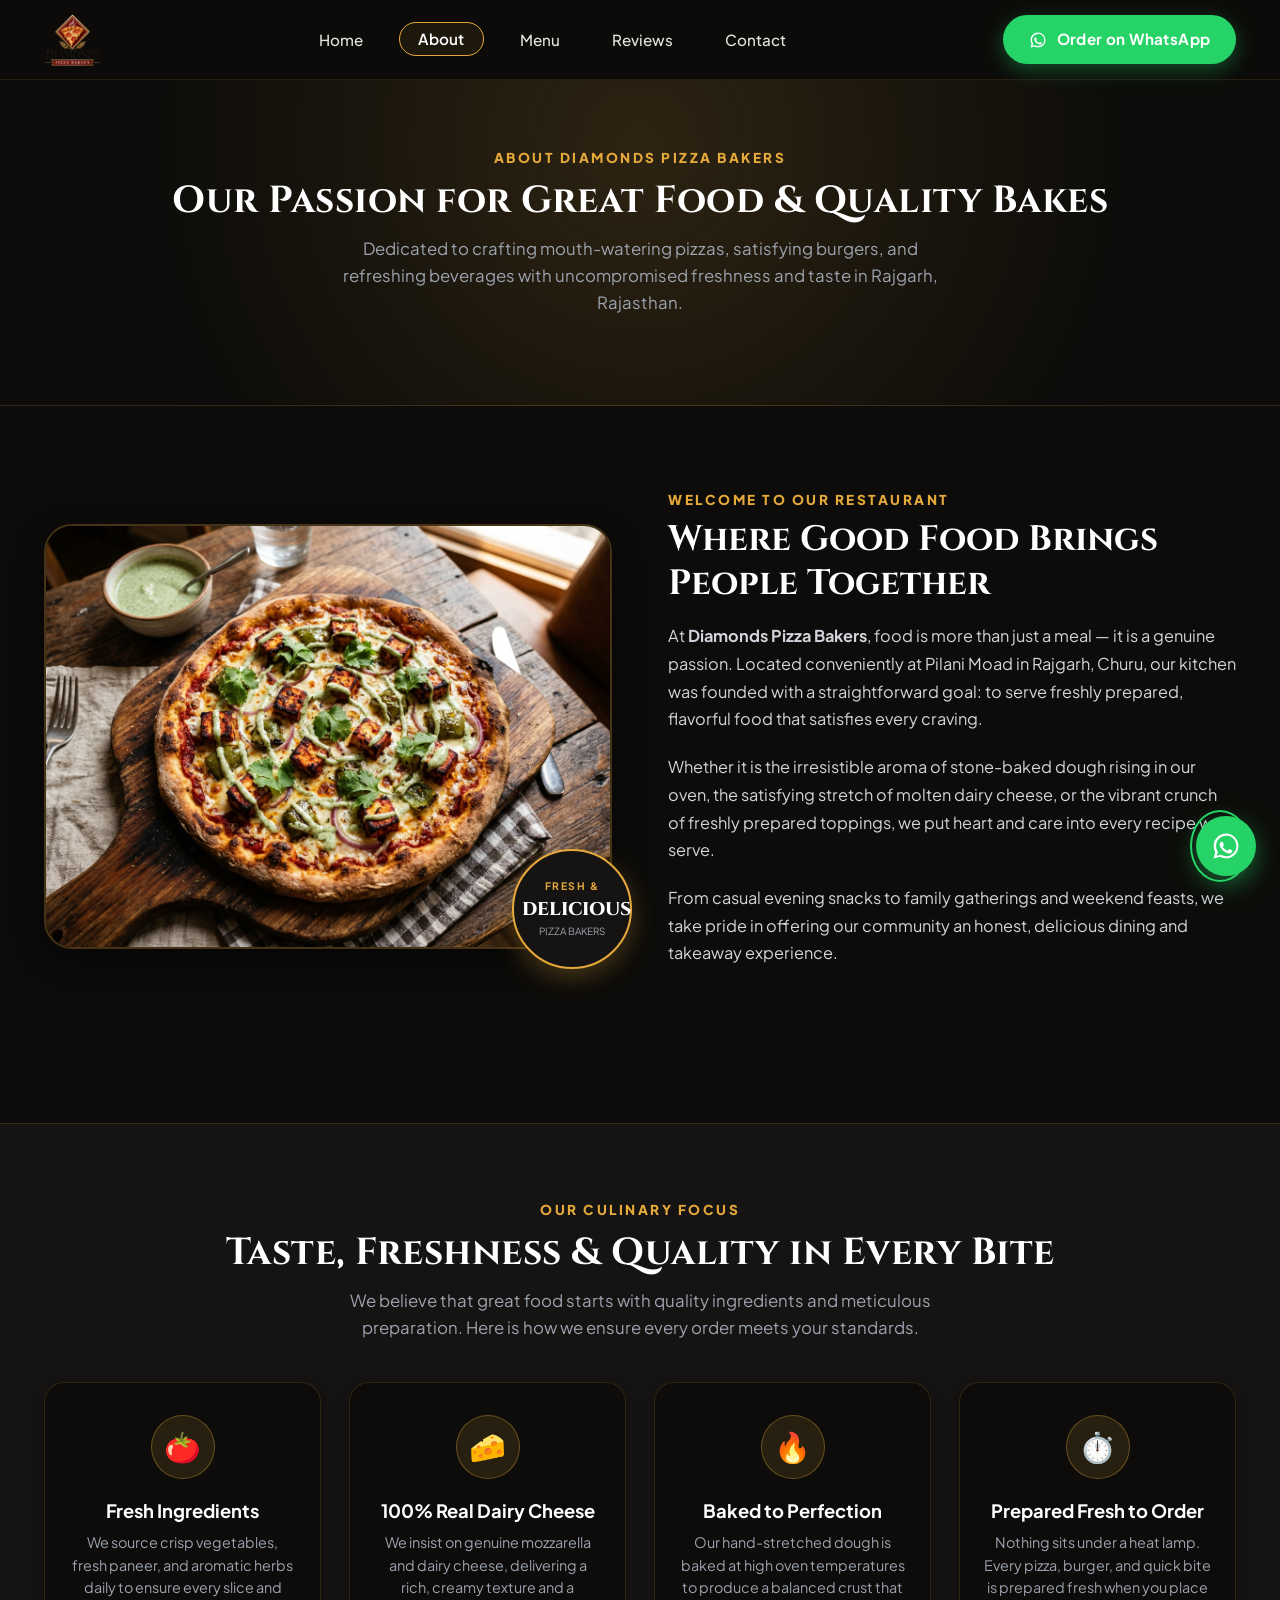
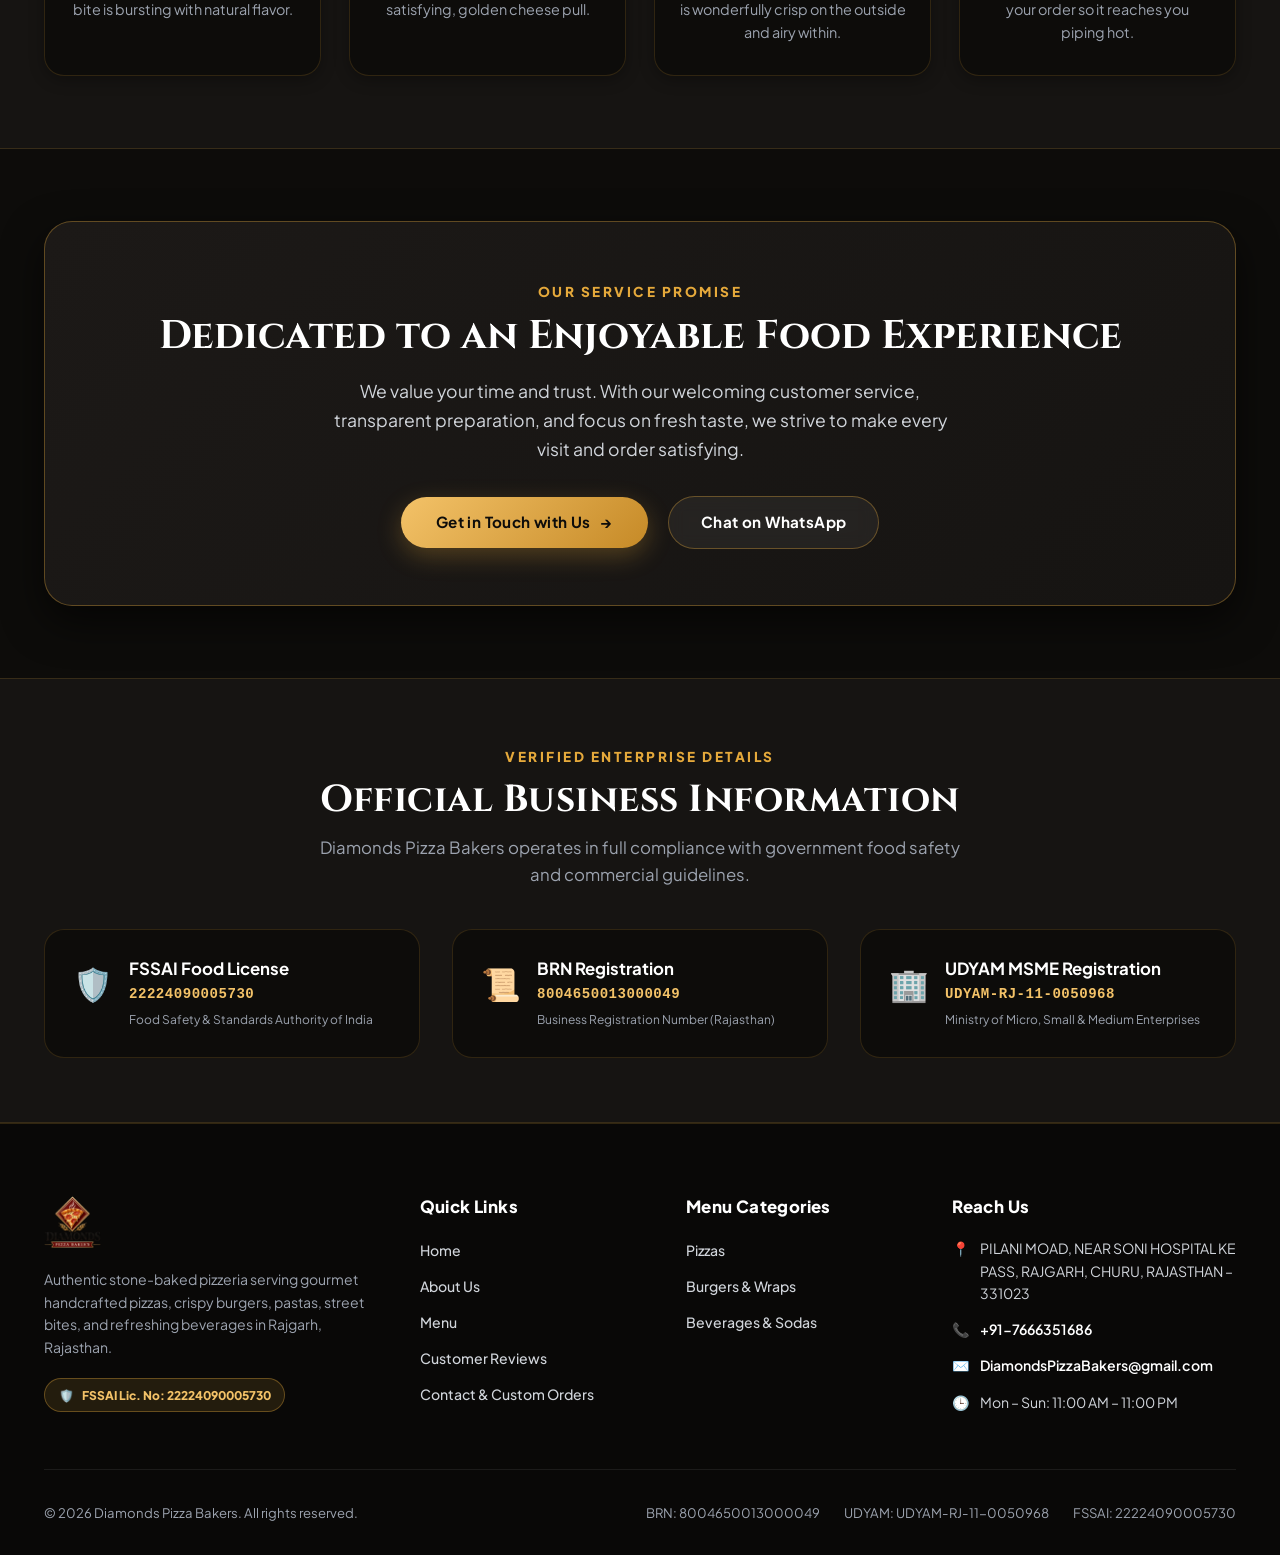
==== about.html @ da8d222d "done" ====
<!DOCTYPE html>
<html lang="en">
<head>
  <meta charset="UTF-8" />
  <meta name="viewport" content="width=device-width, initial-scale=1.0" />
  <title>About Us | Diamonds Pizza Bakers - Rajgarh, Churu</title>
  <meta name="description" content="Learn about Diamonds Pizza Bakers in Rajgarh, Churu. Discover our passion for delicious food, uncompromising focus on taste and quality, and our wide selection of pizzas, burgers, and beverages." />
  <link rel="icon" type="image/svg+xml" href="assets/logo/favicon.svg" />
  <link rel="stylesheet" href="css/style.css" />
</head>
<body>

  <!-- ==================== STICKY HEADER ==================== -->
  <header class="site-header" id="site-header">
    <div class="header-container">
      <a href="index.html" class="brand-logo" aria-label="Diamonds Pizza Bakers Home">
        <img src="assets/logo/logo.png" alt="Diamonds Pizza Bakers Logo" width="60" height="54" />
      </a>

      <!-- Desktop & Mobile Navigation Links -->
      <nav aria-label="Main Navigation">
        <ul class="nav-menu" id="nav-menu">
          <li><a href="index.html" class="nav-link">Home</a></li>
          <li><a href="about.html" class="nav-link active">About</a></li>
          <li><a href="menu.html" class="nav-link">Menu</a></li>
          <li><a href="index.html#reviews" class="nav-link">Reviews</a></li>
          <li><a href="contact.html" class="nav-link">Contact</a></li>
        </ul>
      </nav>

      <!-- Header Action Buttons -->
      <div class="header-actions">
        <a href="https://wa.me/917666351686?text=Hello%20Diamonds%20Pizza%20Bakers!%20I%20would%20like%20to%20place%20an%20order." 
           target="_blank" 
           rel="noopener noreferrer" 
           class="btn btn-whatsapp header-wa-btn" 
           aria-label="Order on WhatsApp">
          <svg viewBox="0 0 24 24" width="18" height="18" fill="currentColor">
            <path d="M12.04 2c-5.46 0-9.91 4.45-9.91 9.91 0 1.75.46 3.45 1.32 4.95L2.05 22l5.25-1.38c1.45.79 3.08 1.21 4.74 1.21 5.46 0 9.91-4.45 9.91-9.91 0-2.65-1.03-5.14-2.9-7.01A9.816 9.816 0 0012.04 2zm.01 1.67c4.54 0 8.24 3.7 8.24 8.24 0 2.2-.86 4.28-2.42 5.83a8.18 8.18 0 01-5.82 2.41c-1.42 0-2.82-.37-4.06-1.07l-.29-.16-3.02.79.81-2.95-.19-.3a8.19 8.19 0 01-1.25-4.38c0-4.54 3.7-8.24 8.24-8.24zm4.52 11.66c-.25-.13-1.47-.72-1.7-.81-.23-.08-.39-.13-.56.13-.17.25-.64.81-.79.97-.14.17-.29.19-.54.06-.25-.13-1.06-.39-2.02-1.24-.75-.67-1.25-1.49-1.4-1.74-.15-.25-.02-.39.11-.51.11-.11.25-.29.37-.43.13-.15.17-.25.25-.42.08-.17.04-.32-.02-.45-.06-.13-.56-1.35-.77-1.85-.2-.49-.41-.42-.56-.43h-.48c-.16 0-.43.06-.66.31-.23.25-.87.85-.87 2.08 0 1.22.89 2.41 1.02 2.58.13.17 1.76 2.68 4.26 3.76.6.26 1.06.41 1.42.53.6.19 1.15.16 1.58.1.48-.07 1.47-.6 1.68-1.18.21-.58.21-1.07.15-1.18-.06-.1-.22-.16-.47-.29z"/>
          </svg>
          <span>Order on WhatsApp</span>
        </a>

        <!-- Mobile Menu Toggle Button -->
        <button type="button" class="mobile-nav-toggle" aria-label="Toggle navigation menu" aria-expanded="false">
          <span></span>
          <span></span>
          <span></span>
        </button>
      </div>
    </div>
  </header>

  <!-- Mobile Drawer Overlay -->
  <div class="nav-overlay" id="nav-overlay"></div>

  <main id="main-content">
    <!-- ==================== HERO SECTION ==================== -->
    <section class="page-hero">
      <div class="container">
        <span class="section-eyebrow">ABOUT DIAMONDS PIZZA BAKERS</span>
        <h1 class="section-title">Our Passion for Great Food & Quality Bakes</h1>
        <p class="section-subtitle">
          Dedicated to crafting mouth-watering pizzas, satisfying burgers, and refreshing beverages with uncompromised freshness and taste in Rajgarh, Rajasthan.
        </p>
      </div>
    </section>

    <!-- ==================== SECTION 1: RESTAURANT INTRODUCTION ==================== -->
    <section style="padding: 5rem 0 3.5rem;">
      <div class="container">
        <div class="about-intro-grid">
          <!-- Left: Professional Photography Collage -->
          <div class="about-image-collage">
            <img src="assets/images/menu/paneer-tikka-pizza.jpg" alt="Freshly baked artisan pizza at Diamonds Pizza Bakers" class="about-img-main" />
            <div class="about-badge-stamp">
              <span class="stamp-text-1">FRESH &</span>
              <span class="stamp-text-2">DELICIOUS</span>
              <span class="stamp-text-3">PIZZA BAKERS</span>
            </div>
          </div>

          <!-- Right: Introduction & Passion -->
          <div class="about-content-box">
            <span class="section-eyebrow">WELCOME TO OUR RESTAURANT</span>
            <h2>Where Good Food Brings People Together</h2>
            <p>
              At <strong>Diamonds Pizza Bakers</strong>, food is more than just a meal — it is a genuine passion. Located conveniently at Pilani Moad in Rajgarh, Churu, our kitchen was founded with a straightforward goal: to serve freshly prepared, flavorful food that satisfies every craving.
            </p>
            <p>
              Whether it is the irresistible aroma of stone-baked dough rising in our oven, the satisfying stretch of molten dairy cheese, or the vibrant crunch of freshly prepared toppings, we put heart and care into every recipe we serve.
            </p>
            <p>
              From casual evening snacks to family gatherings and weekend feasts, we take pride in offering our community an honest, delicious dining and takeaway experience.
            </p>
          </div>
        </div>
      </div>
    </section>

    <!-- ==================== SECTION 2: FOCUS ON QUALITY & FRESHNESS ==================== -->
    <section class="why-choose-section" style="padding: 4.5rem 0;">
      <div class="container">
        <div class="text-center">
          <span class="section-eyebrow">OUR CULINARY FOCUS</span>
          <h2 class="section-title">Taste, Freshness & Quality in Every Bite</h2>
          <p class="section-subtitle">
            We believe that great food starts with quality ingredients and meticulous preparation. Here is how we ensure every order meets your standards.
          </p>
        </div>

        <div class="features-grid">
          <div class="feature-box">
            <div class="feature-icon-wrap">🍅</div>
            <h3 class="feature-title">Fresh Ingredients</h3>
            <p class="feature-desc">
              We source crisp vegetables, fresh paneer, and aromatic herbs daily to ensure every slice and bite is bursting with natural flavor.
            </p>
          </div>

          <div class="feature-box">
            <div class="feature-icon-wrap">🧀</div>
            <h3 class="feature-title">100% Real Dairy Cheese</h3>
            <p class="feature-desc">
              We insist on genuine mozzarella and dairy cheese, delivering a rich, creamy texture and a satisfying, golden cheese pull.
            </p>
          </div>

          <div class="feature-box">
            <div class="feature-icon-wrap">🔥</div>
            <h3 class="feature-title">Baked to Perfection</h3>
            <p class="feature-desc">
              Our hand-stretched dough is baked at high oven temperatures to produce a balanced crust that is wonderfully crisp on the outside and airy within.
            </p>
          </div>

          <div class="feature-box">
            <div class="feature-icon-wrap">⏱️</div>
            <h3 class="feature-title">Prepared Fresh to Order</h3>
            <p class="feature-desc">
              Nothing sits under a heat lamp. Every pizza, burger, and quick bite is prepared fresh when you place your order so it reaches you piping hot.
            </p>
          </div>
        </div>
      </div>
    </section>

    <!-- ==================== SECTION 3: COMMITMENT TO CUSTOMER EXPERIENCE ==================== -->
    <section class="cta-section" style="padding: 4.5rem 0;">
      <div class="container">
        <div class="cta-card">
          <span class="section-eyebrow">OUR SERVICE PROMISE</span>
          <h2 class="cta-title">Dedicated to an Enjoyable Food Experience</h2>
          <p class="cta-subtitle">
            We value your time and trust. With our welcoming customer service, transparent preparation, and focus on fresh taste, we strive to make every visit and order satisfying.
          </p>
          <div class="cta-actions">
            <a href="contact.html" class="btn btn-primary" style="padding: 0.85rem 2.2rem;">
              <span>Get in Touch with Us</span>
              <span>→</span>
            </a>
            <a href="https://wa.me/917666351686?text=Hello%20Diamonds%20Pizza%20Bakers!%20I%20would%20like%20to%20know%20more%20about%20your%20food%20and%20service."
              target="_blank" rel="noopener noreferrer" class="btn btn-secondary" style="padding: 0.85rem 2rem;">
              <span>Chat on WhatsApp</span>
            </a>
          </div>
        </div>
      </div>
    </section>

    <!-- ==================== SECTION 5: OFFICIAL BUSINESS CREDENTIALS ==================== -->
    <section class="credentials-section" style="margin-bottom: 0;">
      <div class="container">
        <div class="text-center" style="margin-bottom: 2.5rem;">
          <span class="section-eyebrow">VERIFIED ENTERPRISE DETAILS</span>
          <h2 class="section-title">Official Business Information</h2>
          <p class="section-subtitle">Diamonds Pizza Bakers operates in full compliance with government food safety and commercial guidelines.</p>
        </div>

        <div class="credentials-grid">
          <!-- Credential 1: FSSAI -->
          <div class="credential-card">
            <div class="cred-icon">🛡️</div>
            <div class="cred-info">
              <h4>FSSAI Food License</h4>
              <p>22224090005730</p>
              <span>Food Safety & Standards Authority of India</span>
            </div>
          </div>

          <!-- Credential 2: BRN -->
          <div class="credential-card">
            <div class="cred-icon">📜</div>
            <div class="cred-info">
              <h4>BRN Registration</h4>
              <p>8004650013000049</p>
              <span>Business Registration Number (Rajasthan)</span>
            </div>
          </div>

          <!-- Credential 3: UDYAM -->
          <div class="credential-card">
            <div class="cred-icon">🏢</div>
            <div class="cred-info">
              <h4>UDYAM MSME Registration</h4>
              <p>UDYAM-RJ-11-0050968</p>
              <span>Ministry of Micro, Small & Medium Enterprises</span>
            </div>
          </div>
        </div>
      </div>
    </section>
  </main>

  <!-- ==================== FOOTER ==================== -->
  <footer class="site-footer">
    <div class="container">
      <div class="footer-grid">
        <!-- Col 1: Brand Info -->
        <div class="footer-brand">
          <div class="footer-logo-wrap">
            <img src="assets/logo/logo.png" alt="Diamonds Pizza Bakers" width="72" height="64" />
          </div>
          <p class="footer-bio">
            Authentic stone-baked pizzeria serving gourmet handcrafted pizzas, crispy burgers, pastas, street bites, and refreshing beverages in Rajgarh, Rajasthan.
          </p>
          <div class="footer-fssai-pill">
            <span>🛡️</span>
            <span>FSSAI Lic. No: 22224090005730</span>
          </div>
        </div>

        <!-- Col 2: Navigation Links -->
        <div>
          <h4 class="footer-title">Quick Links</h4>
          <ul class="footer-links">
            <li><a href="index.html">Home</a></li>
            <li><a href="about.html">About Us</a></li>
            <li><a href="menu.html">Menu</a></li>
            <li><a href="index.html#reviews">Customer Reviews</a></li>
            <li><a href="contact.html">Contact & Custom Orders</a></li>
          </ul>
        </div>

        <!-- Col 3: Popular Menu Categories -->
        <div>
          <h4 class="footer-title">Menu Categories</h4>
          <ul class="footer-links">
            <li><a href="menu.html?category=pizza">Pizzas</a></li>
            <li><a href="menu.html?category=burgers">Burgers & Wraps</a></li>
            <li><a href="menu.html?category=beverages">Beverages & Sodas</a></li>
          </ul>
        </div>

        <!-- Col 4: Official Contact Information -->
        <div>
          <h4 class="footer-title">Reach Us</h4>
          <ul class="footer-contact-list">
            <li>
              <span>📍</span>
              <span>PILANI MOAD, NEAR SONI HOSPITAL KE PASS, RAJGARH, CHURU, RAJASTHAN – 331023</span>
            </li>
            <li>
              <span>📞</span>
              <a href="tel:+917666351686">+91-7666351686</a>
            </li>
            <li>
              <span>✉️</span>
              <a href="mailto:DiamondsPizzaBakers@gmail.com">DiamondsPizzaBakers@gmail.com</a>
            </li>
            <li>
              <span>🕒</span>
              <span>Mon – Sun: 11:00 AM – 11:00 PM</span>
            </li>
          </ul>
        </div>
      </div>

      <!-- Bottom Bar: Registrations & Copyright -->
      <div class="footer-bottom">
        <p>&copy; 2026 Diamonds Pizza Bakers. All rights reserved.</p>
        <div class="footer-reg-details">
          <span>BRN: 8004650013000049</span>
          <span>UDYAM: UDYAM-RJ-11-0050968</span>
          <span>FSSAI: 22224090005730</span>
        </div>
      </div>
    </div>
  </footer>

  <!-- Floating WhatsApp Quick Button -->
  <a href="https://wa.me/917666351686?text=Hello%20Diamonds%20Pizza%20Bakers!%20I%20would%20like%20to%20place%20an%20order." 
     target="_blank" 
     rel="noopener noreferrer" 
     class="floating-wa-btn" 
     aria-label="Chat and Order on WhatsApp">
    <div class="pulse-ring"></div>
    <svg viewBox="0 0 24 24" width="30" height="30" fill="currentColor">
      <path d="M12.04 2c-5.46 0-9.91 4.45-9.91 9.91 0 1.75.46 3.45 1.32 4.95L2.05 22l5.25-1.38c1.45.79 3.08 1.21 4.74 1.21 5.46 0 9.91-4.45 9.91-9.91 0-2.65-1.03-5.14-2.9-7.01A9.816 9.816 0 0012.04 2zm.01 1.67c4.54 0 8.24 3.7 8.24 8.24 0 2.2-.86 4.28-2.42 5.83a8.18 8.18 0 01-5.82 2.41c-1.42 0-2.82-.37-4.06-1.07l-.29-.16-3.02.79.81-2.95-.19-.3a8.19 8.19 0 01-1.25-4.38c0-4.54 3.7-8.24 8.24-8.24zm4.52 11.66c-.25-.13-1.47-.72-1.7-.81-.23-.08-.39-.13-.56.13-.17.25-.64.81-.79.97-.14.17-.29.19-.54.06-.25-.13-1.06-.39-2.02-1.24-.75-.67-1.25-1.49-1.4-1.74-.15-.25-.02-.39.11-.51.11-.11.25-.29.37-.43.13-.15.17-.25.25-.42.08-.17.04-.32-.02-.45-.06-.13-.56-1.35-.77-1.85-.2-.49-.41-.42-.56-.43h-.48c-.16 0-.43.06-.66.31-.23.25-.87.85-.87 2.08 0 1.22.89 2.41 1.02 2.58.13.17 1.76 2.68 4.26 3.76.6.26 1.06.41 1.42.53.6.19 1.15.16 1.58.1.48-.07 1.47-.6 1.68-1.18.21-.58.21-1.07.15-1.18-.06-.1-.22-.16-.47-.29z"/>
    </svg>
  </a>

  <!-- JavaScript Scripts -->
  <script src="js/menu-data.js"></script>
  <script src="js/whatsapp.js"></script>
  <script src="js/main.js"></script>
</body>
</html>
---- css/style.css ----
/* ==========================================================================
   DIAMONDS PIZZA BAKERS - DESIGN SYSTEM & MASTER STYLESHEET
   Brand Identity: Authentic Wood-Fired & Stone-Baked Artisan Pizzeria
   Theme: Rich Dark Artisan Aesthetic (Exact Match to Reference Mockup)
   Palette: Deep Oven Charcoal, Rustic Stone, Mozzarella Gold, Crisp White
   ========================================================================== */

@import url('https://fonts.googleapis.com/css2?family=Cinzel:wght@600;700;800;900&family=Plus+Jakarta+Sans:wght@400;500;600;700;800&family=Playfair+Display:ital,wght@0,600;0,700;0,800;1,600;1,700;1,800&display=swap');

:root {
  color-scheme: dark;

  /* Brand Primary Colors (Mozzarella Gold & Stone Oven Flame) */
  --color-primary: #E5A93B;        /* Mozzarella Gold */
  --color-primary-light: #F3C268;
  --color-primary-dark: #C68A27;
  --color-primary-glow: rgba(229, 169, 59, 0.35);
  --color-secondary: #E11D48;      /* Ripe Tomato Crimson */
  --color-secondary-dark: #BE123C;

  /* WhatsApp Official Brand */
  --color-whatsapp: #25D366;
  --color-whatsapp-hover: #1EBE5D;
  --color-whatsapp-dark: #075E54;

  /* Rich Dark Artisan Surfaces */
  --bg-dark: #0D0C0A;              /* Deep Rustic Oven Charcoal */
  --bg-surface: #161412;           /* Dark Slate Stone Card */
  --bg-surface-elevated: #201D19;  /* Warm Elevated Charcoal Card */
  --bg-surface-glass: rgba(13, 12, 10, 0.85);

  /* Warm Accent Surfaces */
  --bg-warm-light: #12100E;
  --bg-warm-card: #181512;
  --text-dark: #FFFFFF;
  --text-dark-muted: #9CA3AF;

  /* Text Colors (Crisp Contrast on Dark Stone Surfaces) */
  --text-primary: #FFFFFF;         /* Crisp White */
  --text-secondary: #D1D5DB;       /* Soft Stone Grey */
  --text-muted: #9CA3AF;           /* Subdued Stone Grey */

  /* Borders & Dividers */
  --border-subtle: rgba(229, 169, 59, 0.16);
  --border-gold: #E5A93B;
  --border-gold-active: #F3C268;

  /* Shadows & Ambient Glows */
  --shadow-sm: 0 2px 4px rgba(0, 0, 0, 0.3);
  --shadow-md: 0 4px 14px rgba(0, 0, 0, 0.45);
  --shadow-lg: 0 10px 30px rgba(0, 0, 0, 0.6);
  --shadow-gold: 0 8px 25px rgba(229, 169, 59, 0.28);
  --shadow-wa: 0 6px 20px rgba(37, 211, 102, 0.35);
  --shadow-soft: 0 8px 24px rgba(0, 0, 0, 0.45);
  --shadow-card: 0 8px 24px -4px rgba(0, 0, 0, 0.5);

  /* Typography */
  --font-heading: 'Cinzel', 'Playfair Display', Georgia, serif;
  --font-serif: 'Playfair Display', Georgia, serif;
  --font-body: 'Plus Jakarta Sans', -apple-system, BlinkMacSystemFont, 'Segoe UI', Roboto, sans-serif;

  /* Border Radii */
  --radius-sm: 8px;
  --radius-md: 14px;
  --radius-lg: 20px;
  --radius-xl: 28px;
  --radius-full: 9999px;

  /* Transitions */
  --transition-fast: 0.18s ease;
  --transition-normal: 0.3s cubic-bezier(0.16, 1, 0.3, 1);
}

/* ==========================================================================
   RESET & BASE STYLES
   ========================================================================== */

*, *::before, *::after {
  box-sizing: border-box;
  margin: 0;
  padding: 0;
}

html {
  scroll-behavior: smooth;
  font-size: 16px;
  -webkit-font-smoothing: antialiased;
  -moz-osx-font-smoothing: grayscale;
}

body {
  font-family: var(--font-body);
  background-color: var(--bg-dark);
  color: var(--text-primary);
  line-height: 1.6;
  overflow-x: hidden;
  min-height: 100vh;
  display: flex;
  flex-direction: column;
}

body.menu-open {
  overflow: hidden;
}

img {
  max-width: 100%;
  height: auto;
  display: block;
}

a {
  color: inherit;
  text-decoration: none;
  transition: color var(--transition-fast);
}

button {
  font-family: inherit;
  cursor: pointer;
  border: none;
  background: none;
  transition: all var(--transition-fast);
}

input, textarea, select {
  font-family: inherit;
  color: inherit;
}

.container {
  width: 100%;
  max-width: 1240px;
  margin: 0 auto;
  padding: 0 1.5rem;
}

.container-narrow {
  max-width: 860px;
}

/* ==========================================================================
   TYPOGRAPHY
   ========================================================================== */

h1, h2, h3, h4, h5, h6 {
  font-family: var(--font-heading);
  font-weight: 700;
  line-height: 1.25;
  color: var(--text-primary);
}

.section-eyebrow {
  display: inline-block;
  font-size: 0.85rem;
  font-weight: 800;
  text-transform: uppercase;
  letter-spacing: 2.5px;
  color: var(--color-primary);
  margin-bottom: 0.5rem;
}

.section-title {
  font-size: 2.35rem;
  letter-spacing: 0.5px;
  margin-bottom: 0.75rem;
  color: var(--text-primary);
}

.section-subtitle {
  font-size: 1.05rem;
  color: var(--text-muted);
  max-width: 640px;
  margin: 0 auto 2.5rem;
  line-height: 1.6;
}

.text-center {
  text-align: center;
}

/* ==========================================================================
   BUTTONS
   ========================================================================== */

.btn {
  display: inline-flex;
  align-items: center;
  justify-content: center;
  gap: 0.6rem;
  padding: 0.75rem 1.6rem;
  border-radius: var(--radius-full);
  font-size: 0.95rem;
  font-weight: 700;
  letter-spacing: 0.4px;
  text-decoration: none;
  transition: transform var(--transition-fast), box-shadow var(--transition-fast), background var(--transition-fast), border-color var(--transition-fast);
  white-space: nowrap;
}

.btn:active {
  transform: scale(0.97);
}

.btn-primary {
  background: linear-gradient(135deg, var(--color-primary-light), var(--color-primary-dark));
  color: #0D0C0A;
  box-shadow: var(--shadow-gold);
}

.btn-primary:hover {
  background: linear-gradient(135deg, #FDE68A, var(--color-primary));
  box-shadow: 0 10px 30px rgba(229, 169, 59, 0.45);
  transform: translateY(-2px);
}

.btn-secondary {
  background: rgba(255, 255, 255, 0.06);
  color: #FFFFFF;
  border: 1px solid rgba(229, 169, 59, 0.35);
  backdrop-filter: blur(8px);
}

.btn-secondary:hover {
  background: rgba(229, 169, 59, 0.15);
  border-color: var(--color-primary);
  color: var(--color-primary-light);
  transform: translateY(-2px);
}

.btn-whatsapp {
  background: var(--color-whatsapp);
  color: #FFFFFF;
  box-shadow: var(--shadow-wa);
}

.btn-whatsapp:hover {
  background: var(--color-whatsapp-hover);
  box-shadow: 0 8px 25px rgba(37, 211, 102, 0.45);
  transform: translateY(-2px);
}

.btn-whatsapp-order {
  width: 100%;
  padding: 0.8rem 1.2rem;
  border-radius: var(--radius-md);
  background: var(--color-whatsapp);
  color: #FFFFFF;
  font-weight: 700;
  display: flex;
  align-items: center;
  justify-content: center;
  gap: 0.5rem;
  box-shadow: var(--shadow-wa);
  transition: all var(--transition-fast);
}

.btn-whatsapp-order:hover {
  background: var(--color-whatsapp-hover);
  transform: translateY(-2px);
  box-shadow: 0 8px 24px rgba(37, 211, 102, 0.45);
}

.btn-sm {
  padding: 0.55rem 1.1rem;
  font-size: 0.85rem;
}

/* ==========================================================================
   HEADER & NAVIGATION (MATCHING REFERENCE MOCKUP)
   ========================================================================== */

.site-header {
  position: sticky;
  top: 0;
  left: 0;
  right: 0;
  z-index: 1000;
  background: rgba(13, 12, 10, 0.82);
  backdrop-filter: blur(16px);
  -webkit-backdrop-filter: blur(16px);
  border-bottom: 1px solid rgba(229, 169, 59, 0.12);
  transition: background var(--transition-fast), border-color var(--transition-fast), box-shadow var(--transition-fast);
}

.site-header.header-scrolled {
  background: rgba(13, 12, 10, 0.96);
  border-bottom: 1px solid rgba(229, 169, 59, 0.25);
  box-shadow: 0 8px 24px rgba(0, 0, 0, 0.65);
}

.header-container {
  display: flex;
  align-items: center;
  justify-content: space-between;
  padding: 0.85rem 1.5rem;
  max-width: 1240px;
  margin: 0 auto;
}

.brand-logo {
  display: flex;
  align-items: center;
  text-decoration: none;
  flex-shrink: 0;
}

.brand-logo img {
  max-height: 52px;
  width: auto;
  object-fit: contain;
  display: block;
}

.nav-menu {
  display: flex;
  align-items: center;
  gap: 1.25rem;
  list-style: none;
}

.nav-link {
  font-size: 0.95rem;
  font-weight: 500;
  color: #E5E5E0;
  padding: 0.45rem 1rem;
  border-radius: var(--radius-full);
  transition: all var(--transition-fast);
  text-decoration: none;
}

.nav-link:hover {
  color: var(--color-primary);
}

/* Active Nav Pill (Exact match to reference mockup "Home" button) */
.nav-link.active {
  border: 1px solid var(--color-primary);
  border-radius: var(--radius-full);
  padding: 0.4rem 1.15rem;
  color: #FFFFFF;
  background: rgba(229, 169, 59, 0.08);
  font-weight: 600;
}

.header-actions {
  display: flex;
  align-items: center;
  gap: 1rem;
}

/* Right Header CTA Button (Exact match to reference mockup emerald outline) */
.header-wa-pill {
  display: inline-flex;
  align-items: center;
  gap: 0.55rem;
  font-size: 0.88rem;
  font-weight: 600;
  color: #FFFFFF;
  padding: 0.5rem 1.25rem;
  border: 1px solid #25D366;
  background: rgba(7, 94, 84, 0.28);
  border-radius: var(--radius-full);
  transition: all var(--transition-fast);
  text-decoration: none;
}

.header-wa-pill:hover {
  background: #25D366;
  color: #0D0C0A;
  box-shadow: 0 4px 18px rgba(37, 211, 102, 0.4);
}

.header-wa-pill svg {
  color: #25D366;
  transition: color var(--transition-fast);
}

.header-wa-pill:hover svg {
  color: #0D0C0A;
}

/* Mobile Nav Toggle */
.mobile-nav-toggle {
  display: none;
  flex-direction: column;
  justify-content: space-between;
  width: 28px;
  height: 20px;
  background: transparent;
  border: none;
  cursor: pointer;
  z-index: 1001;
}

.mobile-nav-toggle span {
  display: block;
  height: 2.5px;
  width: 100%;
  background: var(--text-primary);
  border-radius: 2px;
  transition: all var(--transition-normal);
}

.mobile-nav-toggle.active span:nth-child(1) {
  transform: translateY(8.5px) rotate(45deg);
}

.mobile-nav-toggle.active span:nth-child(2) {
  opacity: 0;
}

.mobile-nav-toggle.active span:nth-child(3) {
  transform: translateY(-8.5px) rotate(-45deg);
}

.nav-overlay {
  display: none;
  position: fixed;
  inset: 0;
  background: rgba(0, 0, 0, 0.75);
  backdrop-filter: blur(4px);
  z-index: 998;
  opacity: 0;
  transition: opacity var(--transition-normal);
}

.nav-overlay.active {
  display: block;
  opacity: 1;
}

/* ==========================================================================
   HOMEPAGE: HERO SECTION (EXACT MATCH TO REFERENCE MOCKUP)
   ========================================================================== */

.hero-section {
  position: relative;
  min-height: 86vh;
  display: flex;
  flex-direction: column;
  justify-content: space-between;
  padding: 3.5rem 0 2rem;
  background-color: #0D0C0A;
  background-image: 
    linear-gradient(to right, 
      rgba(13, 12, 10, 0.96) 0%, 
      rgba(13, 12, 10, 0.90) 38%, 
      rgba(13, 12, 10, 0.45) 58%, 
      rgba(13, 12, 10, 0.1) 78%, 
      transparent 100%),
    linear-gradient(to top, 
      rgba(13, 12, 10, 0.95) 0%, 
      transparent 20%),
    url('../assets/images/hero/hero-artisan-oven.jpg');
  background-size: cover;
  background-position: center right;
  background-repeat: no-repeat;
  overflow: hidden;
}

.hero-main-wrap {
  position: relative;
  z-index: 2;
  max-width: 620px;
  padding-top: 1.5rem;
}

/* Eyebrow Line & Text (Exact reference match) */
.hero-eyebrow-wrap {
  display: flex;
  align-items: center;
  gap: 1.1rem;
  margin-bottom: 1.35rem;
}

.hero-eyebrow-text {
  font-size: 0.78rem;
  font-weight: 800;
  text-transform: uppercase;
  letter-spacing: 2.8px;
  color: #D4A359;
  white-space: nowrap;
}

.hero-eyebrow-line {
  height: 1px;
  background: linear-gradient(to right, rgba(212, 163, 89, 0.6), rgba(212, 163, 89, 0));
  flex-grow: 1;
  max-width: 220px;
}

/* Headline with Italic Gold Accent */
.hero-title {
  font-family: var(--font-serif);
  font-size: 4rem;
  font-weight: 700;
  line-height: 1.12;
  color: #FFFFFF;
  margin-bottom: 1.35rem;
  letter-spacing: -0.5px;
}

.hero-title-italic {
  font-family: var(--font-serif);
  font-style: italic;
  font-weight: 700;
  color: #E5A93B;
  display: inline-block;
}

.hero-description {
  font-size: 1.12rem;
  line-height: 1.68;
  color: #D1D5DB;
  max-width: 500px;
  margin-bottom: 2.25rem;
}

/* Hero Action Buttons (Exact reference match) */
.hero-actions {
  display: flex;
  align-items: center;
  flex-wrap: wrap;
  gap: 1.1rem;
  margin-bottom: 2.5rem;
}

.btn-hero-gold {
  display: inline-flex;
  align-items: center;
  gap: 0.65rem;
  background: #E5A93B;
  color: #161412;
  font-weight: 700;
  border-radius: var(--radius-full);
  padding: 0.85rem 1.9rem;
  font-size: 0.98rem;
  box-shadow: 0 4px 20px rgba(229, 169, 59, 0.35);
  border: 1px solid #F3C268;
  transition: all var(--transition-fast);
  text-decoration: none;
}

.btn-hero-gold:hover {
  background: #F3C268;
  transform: translateY(-2px);
  box-shadow: 0 8px 25px rgba(229, 169, 59, 0.5);
  color: #161412;
}

.btn-hero-gold svg {
  color: #161412;
}

.btn-hero-outline {
  display: inline-flex;
  align-items: center;
  gap: 0.65rem;
  background: rgba(22, 20, 18, 0.7);
  backdrop-filter: blur(8px);
  border: 1px solid rgba(229, 169, 59, 0.45);
  color: #FFFFFF;
  font-weight: 600;
  border-radius: var(--radius-full);
  padding: 0.85rem 1.8rem;
  font-size: 0.98rem;
  transition: all var(--transition-fast);
  text-decoration: none;
}

.btn-hero-outline:hover {
  background: rgba(229, 169, 59, 0.18);
  border-color: #E5A93B;
  color: #E5A93B;
  transform: translateY(-2px);
}

.btn-hero-outline svg {
  color: #E5A93B;
}

/* Bottom Feature Strip (Exact 4-Column Layout from Reference Mockup) */
.hero-features-strip {
  margin-top: 3.5rem;
  padding-top: 1.5rem;
  border-top: 1px solid rgba(255, 255, 255, 0.12);
  display: grid;
  grid-template-columns: repeat(4, 1fr);
  gap: 1.5rem;
  position: relative;
  z-index: 2;
  width: 100%;
}

.hero-feature-item {
  display: flex;
  align-items: center;
  gap: 1.1rem;
  padding-right: 1.5rem;
  border-right: 1px solid rgba(255, 255, 255, 0.08);
}

.hero-feature-item:last-child {
  border-right: none;
}

.hero-feature-icon {
  width: 44px;
  height: 44px;
  flex-shrink: 0;
  color: #E5A93B;
  display: flex;
  align-items: center;
  justify-content: center;
}

.hero-feature-icon svg {
  width: 38px;
  height: 38px;
  stroke: #E5A93B;
  fill: none;
}

.hero-feature-text {
  display: flex;
  flex-direction: column;
}

.hero-feature-text strong {
  font-size: 1.15rem;
  font-weight: 800;
  color: #FFFFFF;
  font-family: var(--font-body);
  line-height: 1.2;
}

.hero-feature-text span {
  font-size: 0.78rem;
  color: #9CA3AF;
  font-weight: 500;
  margin-top: 2px;
}

/* ==========================================================================
   HOMEPAGE: RESTAURANT INTRODUCTION
   ========================================================================== */

.home-intro-section {
  padding: 5rem 0 4.5rem;
  background: var(--bg-surface);
  border-top: 1px solid var(--border-subtle);
  border-bottom: 1px solid var(--border-subtle);
}

.home-intro-grid {
  display: grid;
  grid-template-columns: 1fr 1fr;
  align-items: center;
  gap: 3.5rem;
}

.home-intro-visual {
  position: relative;
}

.home-intro-img {
  width: 100%;
  border-radius: var(--radius-xl);
  box-shadow: var(--shadow-lg);
  border: 2px solid rgba(229, 169, 59, 0.25);
  object-fit: cover;
  aspect-ratio: 4 / 3;
}

.home-intro-badge {
  position: absolute;
  bottom: -18px;
  right: -15px;
  background: var(--bg-dark);
  border: 2px solid var(--color-primary);
  border-radius: var(--radius-lg);
  padding: 0.85rem 1.25rem;
  box-shadow: var(--shadow-gold);
  display: flex;
  align-items: center;
  gap: 0.75rem;
}

.home-intro-badge .badge-icon {
  font-size: 1.6rem;
}

.home-intro-badge-text strong {
  display: block;
  font-size: 0.95rem;
  color: #FFFFFF;
  font-weight: 800;
}

.home-intro-badge-text span {
  font-size: 0.75rem;
  color: var(--color-primary);
  font-weight: 700;
}

.home-intro-content h2 {
  font-size: 2.35rem;
  margin-bottom: 1.25rem;
  line-height: 1.2;
  color: #FFFFFF;
}

.home-intro-content p {
  font-size: 1.05rem;
  color: var(--text-secondary);
  line-height: 1.7;
  margin-bottom: 1.25rem;
}

.home-intro-highlights {
  display: grid;
  grid-template-columns: 1fr 1fr;
  gap: 1rem;
  margin-top: 1.75rem;
}

.intro-highlight-item {
  display: flex;
  align-items: center;
  gap: 0.6rem;
  font-size: 0.92rem;
  font-weight: 700;
  color: var(--text-primary);
}

.intro-highlight-item .icon {
  color: #10B981;
  font-size: 1.15rem;
}

/* ==========================================================================
   HOMEPAGE: POPULAR CATEGORIES SHOWCASE
   ========================================================================== */

.categories-showcase-section {
  padding: 5rem 0;
  background: var(--bg-dark);
  border-top: 1px solid var(--border-subtle);
  border-bottom: 1px solid var(--border-subtle);
}

.categories-grid {
  display: grid;
  grid-template-columns: repeat(6, 1fr);
  gap: 1.25rem;
}

.category-showcase-card {
  position: relative;
  aspect-ratio: 1 / 1.15;
  border-radius: var(--radius-lg);
  overflow: hidden;
  cursor: pointer;
  text-decoration: none;
  box-shadow: 0 4px 15px rgba(0, 0, 0, 0.4);
  border: 1px solid rgba(229, 169, 59, 0.15);
  transition: transform var(--transition-normal), box-shadow var(--transition-normal), border-color var(--transition-normal);
  background: var(--bg-surface);
}

.category-showcase-card:hover {
  transform: translateY(-8px) scale(1.02);
  box-shadow: 0 16px 30px rgba(0, 0, 0, 0.7), 0 0 20px rgba(229, 169, 59, 0.3);
  border-color: var(--color-primary);
}

.category-showcase-card .card-bg-img {
  width: 100%;
  height: 100%;
  object-fit: cover;
  transition: transform 0.6s cubic-bezier(0.16, 1, 0.3, 1);
}

.category-showcase-card:hover .card-bg-img {
  transform: scale(1.1);
}

.category-showcase-card .card-overlay {
  position: absolute;
  inset: 0;
  background: linear-gradient(180deg, rgba(13, 12, 10, 0.05) 0%, rgba(13, 12, 10, 0.4) 40%, rgba(13, 12, 10, 0.95) 100%);
  display: flex;
  flex-direction: column;
  justify-content: flex-end;
  padding: 1.15rem;
  z-index: 2;
}

.category-showcase-card .card-count {
  font-size: 0.75rem;
  color: #F3C268;
  font-weight: 700;
  margin-bottom: 0.2rem;
  text-transform: uppercase;
  letter-spacing: 0.5px;
}

.category-showcase-card .card-title {
  font-family: var(--font-body);
  font-size: 1.12rem;
  font-weight: 800;
  color: #FFFFFF;
  margin-bottom: 0.4rem;
  line-height: 1.2;
}

.category-showcase-card .card-arrow-pill {
  display: inline-flex;
  align-items: center;
  font-size: 0.72rem;
  font-weight: 700;
  color: #FFFFFF;
  opacity: 0.85;
  transition: opacity var(--transition-fast), transform var(--transition-fast);
}

.category-showcase-card:hover .card-arrow-pill {
  opacity: 1;
  transform: translateX(3px);
  color: var(--color-primary-light);
}

/* ==========================================================================
   HOMEPAGE: OUR VARIED MENU SELECTION
   ========================================================================== */

.features-grid.variety-grid {
  display: grid;
  grid-template-columns: repeat(3, 1fr);
  gap: 1.75rem;
  margin-top: 2rem;
}

.variety-card {
  background: var(--bg-surface);
  border: 1px solid var(--border-subtle);
  border-radius: var(--radius-lg);
  padding: 1.5rem;
  box-shadow: 0 4px 15px rgba(0, 0, 0, 0.35);
  transition: transform var(--transition-fast), box-shadow var(--transition-fast), border-color var(--transition-fast);
  text-align: left;
}

.variety-card:hover {
  transform: translateY(-6px);
  border-color: var(--color-primary);
  box-shadow: 0 12px 28px rgba(0, 0, 0, 0.5), 0 0 15px rgba(229, 169, 59, 0.2);
}

.variety-card-img-wrap {
  border-radius: var(--radius-md);
  overflow: hidden;
  margin-bottom: 1.25rem;
  aspect-ratio: 16 / 10;
}

.variety-card-img-wrap img {
  width: 100%;
  height: 100%;
  object-fit: cover;
  transition: transform 0.5s ease;
}

.variety-card:hover .variety-card-img-wrap img {
  transform: scale(1.05);
}

.variety-card-title {
  font-family: var(--font-body);
  font-size: 1.25rem;
  font-weight: 700;
  color: #FFFFFF;
  margin-bottom: 0.5rem;
}

.variety-card-desc {
  font-size: 0.9rem;
  color: var(--text-muted);
  line-height: 1.6;
}

/* ==========================================================================
   HOMEPAGE: WHY CHOOSE US
   ========================================================================== */

.why-choose-section {
  padding: 5rem 0;
  background: var(--bg-surface);
  border-top: 1px solid var(--border-subtle);
  border-bottom: 1px solid var(--border-subtle);
}

.features-grid {
  display: grid;
  grid-template-columns: repeat(4, 1fr);
  gap: 1.75rem;
}

.feature-box {
  background: var(--bg-dark);
  border: 1px solid var(--border-subtle);
  border-radius: var(--radius-lg);
  padding: 2rem 1.5rem;
  text-align: center;
  box-shadow: 0 4px 15px rgba(0, 0, 0, 0.3);
  transition: transform var(--transition-fast), border-color var(--transition-fast), box-shadow var(--transition-fast);
}

.feature-box:hover {
  transform: translateY(-6px);
  border-color: var(--color-primary);
  box-shadow: 0 12px 28px rgba(0, 0, 0, 0.5), 0 0 18px rgba(229, 169, 59, 0.22);
}

.feature-icon-wrap {
  width: 64px;
  height: 64px;
  margin: 0 auto 1.25rem;
  background: rgba(229, 169, 59, 0.12);
  border-radius: 50%;
  display: flex;
  align-items: center;
  justify-content: center;
  font-size: 1.85rem;
  border: 1.5px solid rgba(229, 169, 59, 0.35);
}

.feature-title {
  font-family: var(--font-body);
  font-size: 1.15rem;
  font-weight: 700;
  margin-bottom: 0.6rem;
  color: #FFFFFF;
}

.feature-desc {
  font-size: 0.9rem;
  color: var(--text-muted);
  line-height: 1.55;
}

/* ==========================================================================
   HOMEPAGE: CUSTOMER REVIEWS & STORIES
   ========================================================================== */

.reviews-section {
  padding: 5.5rem 0;
  background: var(--bg-dark);
  border-top: 1px solid var(--border-subtle);
  border-bottom: 1px solid var(--border-subtle);
}

.reviews-summary-badge {
  display: inline-flex;
  align-items: center;
  gap: 0.6rem;
  padding: 0.5rem 1.25rem;
  background: rgba(229, 169, 59, 0.12);
  border: 1px solid rgba(229, 169, 59, 0.35);
  border-radius: var(--radius-full);
  font-size: 0.88rem;
  font-weight: 700;
  color: var(--color-primary-light);
  margin-bottom: 3rem;
  box-shadow: var(--shadow-sm);
}

.reviews-summary-badge .summary-stars {
  color: #E5A93B;
  letter-spacing: 1.5px;
}

.reviews-summary-badge .summary-score {
  color: #FFFFFF;
  font-weight: 800;
}

.reviews-summary-badge .summary-divider {
  color: rgba(255, 255, 255, 0.2);
}

.reviews-grid {
  display: grid;
  grid-template-columns: repeat(3, 1fr);
  gap: 1.75rem;
}

.review-card {
  background: var(--bg-surface);
  border: 1px solid var(--border-subtle);
  border-radius: var(--radius-xl);
  padding: 1.85rem;
  display: flex;
  flex-direction: column;
  justify-content: space-between;
  box-shadow: var(--shadow-card);
  transition: transform var(--transition-normal), box-shadow var(--transition-normal), border-color var(--transition-normal);
}

.review-card:hover {
  transform: translateY(-6px);
  border-color: rgba(229, 169, 59, 0.5);
  box-shadow: 0 16px 32px rgba(0, 0, 0, 0.6), 0 0 20px rgba(229, 169, 59, 0.2);
}

.review-card-top {
  display: flex;
  justify-content: space-between;
  align-items: center;
  margin-bottom: 1.1rem;
}

.review-stars {
  color: #E5A93B;
  font-size: 1.05rem;
  letter-spacing: 2px;
}

.verified-pill {
  font-size: 0.72rem;
  font-weight: 700;
  background: rgba(16, 185, 129, 0.15);
  color: #34D399;
  border: 1px solid rgba(16, 185, 129, 0.3);
  padding: 0.2rem 0.6rem;
  border-radius: var(--radius-full);
}

.review-quote {
  font-size: 0.98rem;
  line-height: 1.68;
  color: var(--text-secondary);
  font-style: italic;
  margin-bottom: 1.5rem;
  flex-grow: 1;
}

.review-author {
  display: flex;
  align-items: center;
  gap: 0.85rem;
  padding-top: 1.1rem;
  border-top: 1px solid rgba(255, 255, 255, 0.08);
}

.review-avatar {
  width: 44px;
  height: 44px;
  border-radius: 50%;
  display: flex;
  align-items: center;
  justify-content: center;
  font-weight: 800;
  font-size: 0.95rem;
  color: #161412;
  box-shadow: 0 2px 6px rgba(0, 0, 0, 0.4);
  flex-shrink: 0;
}

.review-meta {
  display: flex;
  flex-direction: column;
}

.review-name {
  font-family: var(--font-body);
  font-size: 0.98rem;
  font-weight: 700;
  color: #FFFFFF;
  margin: 0;
}

.review-role {
  font-size: 0.8rem;
  color: var(--text-muted);
}

/* ==========================================================================
   HOMEPAGE: EXPLORE MENU BANNER & CELEBRATION CTA
   ========================================================================== */

.explore-menu-cta-section {
  padding: 5rem 0;
  background: var(--bg-surface);
  position: relative;
  overflow: hidden;
}

.explore-menu-banner-card {
  position: relative;
  border-radius: var(--radius-xl);
  overflow: hidden;
  border: 1px solid rgba(229, 169, 59, 0.35);
  box-shadow: 0 16px 40px rgba(0, 0, 0, 0.6);
  padding: 4.5rem 2.5rem;
  text-align: center;
  background: linear-gradient(135deg, rgba(22, 20, 18, 0.96) 0%, rgba(13, 12, 10, 0.98) 100%);
}

.explore-menu-banner-bg {
  position: absolute;
  inset: 0;
  width: 100%;
  height: 100%;
  object-fit: cover;
  opacity: 0.18;
  filter: blur(2px);
  pointer-events: none;
}

.explore-menu-banner-content {
  position: relative;
  z-index: 2;
  max-width: 680px;
  margin: 0 auto;
}

.explore-menu-title {
  font-size: 2.6rem;
  font-weight: 800;
  color: #FFFFFF;
  margin-bottom: 1rem;
  line-height: 1.2;
}

.explore-menu-text {
  font-size: 1.15rem;
  color: var(--text-secondary);
  line-height: 1.65;
  margin-bottom: 2.25rem;
}

.btn-explore-menu {
  display: inline-flex;
  align-items: center;
  gap: 0.75rem;
  padding: 1rem 2.6rem;
  font-size: 1.1rem;
  font-weight: 800;
  border-radius: var(--radius-full);
  background: linear-gradient(135deg, var(--color-primary-light), var(--color-primary-dark));
  color: #0D0C0A;
  box-shadow: var(--shadow-gold);
  transition: transform var(--transition-fast), box-shadow var(--transition-fast);
  text-decoration: none;
}

.btn-explore-menu:hover {
  transform: translateY(-3px) scale(1.02);
  box-shadow: 0 14px 35px rgba(229, 169, 59, 0.45);
}

/* Call To Action (Party & Celebration) */
.cta-section {
  padding: 5rem 0;
  background: var(--bg-dark);
  position: relative;
  overflow: hidden;
}

.cta-card {
  background: linear-gradient(135deg, #1C1917 0%, #161412 100%);
  border: 1.5px solid rgba(229, 169, 59, 0.35);
  border-radius: var(--radius-xl);
  padding: 3.5rem 2.5rem;
  text-align: center;
  box-shadow: 0 16px 40px rgba(0, 0, 0, 0.6);
  position: relative;
  z-index: 2;
}

.cta-title {
  font-size: 2.5rem;
  margin-bottom: 1rem;
  color: #FFFFFF;
}

.cta-subtitle {
  font-size: 1.1rem;
  color: var(--text-secondary);
  max-width: 640px;
  margin: 0 auto 2rem;
  line-height: 1.65;
}

.cta-actions {
  display: flex;
  justify-content: center;
  align-items: center;
  gap: 1.25rem;
  flex-wrap: wrap;
}

/* ==========================================================================
   MENU & CATALOGUE: PRODUCT CARDS
   ========================================================================== */

.featured-menu-section {
  padding: 5rem 0;
}

.product-grid {
  display: grid;
  grid-template-columns: repeat(4, 1fr);
  gap: 1.75rem;
}

.product-card {
  background: var(--bg-surface);
  border: 1px solid var(--border-subtle);
  border-radius: var(--radius-lg);
  overflow: hidden;
  display: flex;
  flex-direction: column;
  transition: transform var(--transition-normal), box-shadow var(--transition-normal), border-color var(--transition-normal);
  box-shadow: var(--shadow-sm);
}

.product-card:hover {
  transform: translateY(-6px);
  border-color: rgba(229, 169, 59, 0.45);
  box-shadow: 0 14px 30px rgba(0, 0, 0, 0.6), 0 0 15px rgba(229, 169, 59, 0.18);
}

.product-image-container {
  position: relative;
  width: 100%;
  aspect-ratio: 4 / 3;
  overflow: hidden;
  background: #1C1917;
}

.product-image {
  width: 100%;
  height: 100%;
  object-fit: cover;
  transition: transform 0.5s ease;
}

.product-card:hover .product-image {
  transform: scale(1.06);
}

.product-badge {
  position: absolute;
  top: 12px;
  left: 12px;
  background: linear-gradient(135deg, var(--color-primary-light), var(--color-primary-dark));
  color: #0D0C0A;
  font-size: 0.72rem;
  font-weight: 800;
  text-transform: uppercase;
  letter-spacing: 0.8px;
  padding: 0.3rem 0.65rem;
  border-radius: var(--radius-full);
  box-shadow: var(--shadow-sm);
  z-index: 2;
}

.product-category-tag {
  position: absolute;
  bottom: 10px;
  right: 12px;
  background: rgba(13, 12, 10, 0.85);
  backdrop-filter: blur(6px);
  color: var(--text-secondary);
  font-size: 0.72rem;
  font-weight: 600;
  padding: 0.25rem 0.6rem;
  border-radius: var(--radius-sm);
  border: 1px solid rgba(255, 255, 255, 0.1);
  z-index: 2;
}

.product-body {
  padding: 1.35rem;
  display: flex;
  flex-direction: column;
  flex-grow: 1;
}

.product-header {
  display: flex;
  justify-content: space-between;
  align-items: flex-start;
  gap: 0.75rem;
  margin-bottom: 0.6rem;
}

.product-title-group {
  display: flex;
  align-items: flex-start;
  gap: 0.5rem;
  flex: 1;
}

.veg-badge {
  display: inline-flex;
  align-items: center;
  justify-content: center;
  width: 16px;
  height: 16px;
  border: 1.5px solid #22C55E;
  border-radius: 3px;
  padding: 1px;
  flex-shrink: 0;
  margin-top: 3px;
}

.veg-dot {
  width: 8px;
  height: 8px;
  background: #22C55E;
  border-radius: 50%;
}

.product-title {
  font-family: var(--font-body);
  font-size: 1.15rem;
  font-weight: 700;
  color: #FFFFFF;
  line-height: 1.3;
}

.product-pricing {
  text-align: right;
  white-space: nowrap;
}

.price-currency {
  font-size: 0.88rem;
  font-weight: 700;
  color: var(--color-primary);
}

.product-unit-price {
  font-size: 1.3rem;
  font-weight: 800;
  color: var(--color-primary);
}

.price-qualifier {
  display: block;
  font-size: 0.68rem;
  color: var(--text-muted);
  text-transform: uppercase;
  letter-spacing: 0.5px;
}

.product-description {
  font-size: 0.85rem;
  color: var(--text-muted);
  line-height: 1.5;
  margin-bottom: 1.1rem;
}

/* Portion Size Selector */
.size-selector-wrap {
  margin-bottom: 1.1rem;
}

.size-label {
  display: block;
  font-size: 0.72rem;
  font-weight: 700;
  text-transform: uppercase;
  letter-spacing: 0.6px;
  color: var(--text-secondary);
  margin-bottom: 0.4rem;
}

.size-options {
  display: flex;
  gap: 0.4rem;
  flex-wrap: wrap;
}

.size-pill {
  padding: 0.35rem 0.75rem;
  border-radius: var(--radius-sm);
  background: var(--bg-surface-elevated);
  border: 1px solid var(--border-subtle);
  color: var(--text-secondary);
  font-size: 0.8rem;
  font-weight: 600;
  cursor: pointer;
  transition: all var(--transition-fast);
}

.size-pill:hover {
  border-color: var(--color-primary);
  color: var(--color-primary);
}

.size-pill.active {
  background: linear-gradient(135deg, var(--color-primary-light), var(--color-primary-dark));
  color: #0D0C0A;
  font-weight: 700;
  border-color: transparent;
  box-shadow: 0 2px 6px rgba(229, 169, 59, 0.3);
}

/* Quantity & Order Bar */
.product-actions-bar {
  display: flex;
  align-items: center;
  justify-content: space-between;
  gap: 0.85rem;
  margin-top: auto;
  padding-top: 1rem;
  border-top: 1px solid rgba(255, 255, 255, 0.08);
}

.quantity-control-wrap {
  display: flex;
  align-items: center;
  background: var(--bg-surface-elevated);
  border: 1px solid var(--border-subtle);
  border-radius: var(--radius-sm);
  overflow: hidden;
}

.qty-btn {
  width: 32px;
  height: 32px;
  display: flex;
  align-items: center;
  justify-content: center;
  font-size: 1.1rem;
  font-weight: 700;
  color: var(--text-primary);
  background: transparent;
}

.qty-btn:hover {
  background: rgba(229, 169, 59, 0.15);
  color: var(--color-primary);
}

.qty-display {
  width: 28px;
  text-align: center;
  font-size: 0.88rem;
  font-weight: 700;
  color: #FFFFFF;
}

.total-label {
  font-size: 0.78rem;
  color: var(--text-muted);
}

.total-amount {
  font-size: 1.15rem;
  font-weight: 800;
  color: #FFFFFF;
}

/* ==========================================================================
   MENU PAGE SPECIFIC STYLES
   ========================================================================== */

.page-hero {
  padding: 4rem 0 3rem;
  background: radial-gradient(circle at 50% 20%, rgba(229, 169, 59, 0.15) 0%, transparent 70%),
              var(--bg-dark);
  text-align: center;
  border-bottom: 1px solid var(--border-subtle);
}

.menu-toolbar {
  display: flex;
  flex-direction: column;
  gap: 1.5rem;
  margin-bottom: 2.5rem;
}

.category-filters-container {
  display: flex;
  align-items: center;
  justify-content: center;
  flex-wrap: wrap;
  gap: 0.6rem;
}

.category-pill {
  display: inline-flex;
  align-items: center;
  gap: 0.5rem;
  padding: 0.65rem 1.25rem;
  background: var(--bg-surface);
  border: 1px solid var(--border-subtle);
  border-radius: var(--radius-full);
  color: var(--text-secondary);
  font-size: 0.9rem;
  font-weight: 600;
  transition: all var(--transition-fast);
}

.category-pill:hover {
  border-color: var(--color-primary);
  color: var(--color-primary);
  background: var(--bg-surface-elevated);
}

.category-pill.active {
  background: linear-gradient(135deg, var(--color-primary-light), var(--color-primary-dark));
  color: #0D0C0A;
  font-weight: 700;
  border-color: transparent;
  box-shadow: var(--shadow-gold);
}

.search-box-wrapper {
  max-width: 440px;
  margin: 0 auto;
  position: relative;
  width: 100%;
}

.search-input {
  width: 100%;
  padding: 0.75rem 1rem 0.75rem 2.8rem;
  background: var(--bg-surface);
  border: 1px solid var(--border-subtle);
  border-radius: var(--radius-full);
  color: #FFFFFF;
  font-size: 0.95rem;
  outline: none;
  transition: border-color var(--transition-fast);
}

.search-input:focus {
  border-color: var(--color-primary);
}

.search-icon {
  position: absolute;
  left: 1rem;
  top: 50%;
  transform: translateY(-50%);
  color: var(--text-muted);
  pointer-events: none;
}

.menu-empty-state {
  grid-column: 1 / -1;
  text-align: center;
  padding: 4rem 1rem;
  background: var(--bg-surface);
  border-radius: var(--radius-lg);
  border: 1px dashed var(--border-subtle);
}

.empty-icon {
  font-size: 3rem;
  margin-bottom: 1rem;
}

/* ==========================================================================
   ABOUT PAGE STYLES
   ========================================================================== */

.about-intro-grid {
  display: grid;
  grid-template-columns: 1fr 1fr;
  align-items: center;
  gap: 3.5rem;
  margin-bottom: 5rem;
}

.about-image-collage {
  position: relative;
}

.about-img-main {
  width: 100%;
  border-radius: var(--radius-xl);
  box-shadow: var(--shadow-lg);
  border: 2px solid rgba(229, 169, 59, 0.25);
}

.about-badge-stamp {
  position: absolute;
  bottom: -20px;
  right: -20px;
  background: var(--bg-surface);
  border: 2px solid var(--color-primary);
  border-radius: 50%;
  width: 120px;
  height: 120px;
  display: flex;
  flex-direction: column;
  align-items: center;
  justify-content: center;
  text-align: center;
  padding: 0.5rem;
  box-shadow: var(--shadow-gold);
}

.about-badge-stamp .stamp-text-1 {
  font-size: 0.65rem;
  font-weight: 700;
  letter-spacing: 1.5px;
  color: var(--color-primary);
  text-transform: uppercase;
}

.about-badge-stamp .stamp-text-2 {
  font-size: 1.15rem;
  font-weight: 800;
  color: #FFFFFF;
  font-family: var(--font-heading);
}

.about-badge-stamp .stamp-text-3 {
  font-size: 0.62rem;
  color: var(--text-muted);
}

.about-content-box h2 {
  font-size: 2.2rem;
  margin-bottom: 1rem;
  color: #FFFFFF;
}

.about-content-box p {
  color: var(--text-secondary);
  font-size: 1.02rem;
  line-height: 1.7;
  margin-bottom: 1.25rem;
}

/* Official Credentials Card */
.credentials-section {
  padding: 4rem 0;
  background: var(--bg-surface);
  border-top: 1px solid var(--border-subtle);
  border-bottom: 1px solid var(--border-subtle);
  margin-bottom: 5rem;
}

.credentials-grid {
  display: grid;
  grid-template-columns: repeat(3, 1fr);
  gap: 2rem;
}

.credential-card {
  background: var(--bg-dark);
  border: 1px solid var(--border-subtle);
  border-radius: var(--radius-lg);
  padding: 1.75rem;
  display: flex;
  align-items: flex-start;
  gap: 1rem;
}

.cred-icon {
  font-size: 2rem;
  color: var(--color-primary);
}

.cred-info h4 {
  font-family: var(--font-body);
  font-size: 1.05rem;
  font-weight: 700;
  margin-bottom: 0.3rem;
  color: #FFFFFF;
}

.cred-info p {
  font-size: 0.88rem;
  color: var(--color-primary-light);
  font-family: monospace;
  font-weight: 700;
  letter-spacing: 0.5px;
  word-break: break-all;
}

.cred-info span {
  display: block;
  font-size: 0.75rem;
  color: var(--text-muted);
  margin-top: 0.25rem;
}

/* Full Menu Catalogue Table in About */
.about-catalogue-section {
  padding-bottom: 5rem;
}

.catalogue-category-block {
  margin-bottom: 3rem;
}

.catalogue-category-block h3 {
  font-size: 1.5rem;
  color: var(--color-primary);
  margin-bottom: 1rem;
  padding-bottom: 0.5rem;
  border-bottom: 2px solid rgba(229, 169, 59, 0.3);
  display: flex;
  align-items: center;
  gap: 0.6rem;
}

.catalogue-table {
  width: 100%;
  border-collapse: collapse;
  background: var(--bg-surface);
  border-radius: var(--radius-md);
  overflow: hidden;
  border: 1px solid var(--border-subtle);
}

.catalogue-table th,
.catalogue-table td {
  padding: 1rem 1.25rem;
  text-align: left;
}

.catalogue-table th {
  background: var(--bg-surface-elevated);
  font-weight: 700;
  font-size: 0.85rem;
  text-transform: uppercase;
  letter-spacing: 0.8px;
  color: var(--text-secondary);
  border-bottom: 1px solid var(--border-subtle);
}

.catalogue-table tr:not(:last-child) td {
  border-bottom: 1px solid rgba(255, 255, 255, 0.05);
}

.catalogue-table tr:hover td {
  background: rgba(229, 169, 59, 0.05);
}

.catalogue-item-name {
  font-weight: 700;
  color: #FFFFFF;
}

.catalogue-item-desc {
  font-size: 0.82rem;
  color: var(--text-muted);
  margin-top: 0.25rem;
}

.catalogue-item-price {
  font-weight: 800;
  color: var(--color-primary);
  white-space: nowrap;
}

/* ==========================================================================
   CONTACT PAGE & CUSTOM ORDER FORM
   ========================================================================== */

.contact-layout-grid {
  display: grid;
  grid-template-columns: 1fr 1.25fr;
  gap: 3.5rem;
  margin-bottom: 4rem;
}

.contact-info-panel {
  display: flex;
  flex-direction: column;
  gap: 1.75rem;
}

.contact-card-box {
  background: var(--bg-surface);
  border: 1px solid var(--border-subtle);
  border-radius: var(--radius-lg);
  padding: 1.75rem;
}

.contact-detail-item {
  display: flex;
  gap: 1rem;
  margin-bottom: 1.25rem;
}

.contact-detail-item:last-child {
  margin-bottom: 0;
}

.contact-icon-bubble {
  width: 44px;
  height: 44px;
  border-radius: 50%;
  background: rgba(229, 169, 59, 0.12);
  border: 1px solid rgba(229, 169, 59, 0.25);
  display: flex;
  align-items: center;
  justify-content: center;
  font-size: 1.2rem;
  color: var(--color-primary);
  flex-shrink: 0;
}

.contact-text-wrap h4 {
  font-family: var(--font-body);
  font-size: 0.82rem;
  text-transform: uppercase;
  letter-spacing: 0.8px;
  color: var(--text-muted);
  margin-bottom: 0.2rem;
}

.contact-text-wrap p,
.contact-text-wrap a {
  font-size: 0.95rem;
  color: var(--text-primary);
  font-weight: 600;
}

.contact-quick-buttons {
  display: flex;
  flex-direction: column;
  gap: 0.75rem;
}

/* Google Map Container */
.map-container {
  background: var(--bg-surface);
  border: 1px solid var(--border-subtle);
  border-radius: var(--radius-lg);
  overflow: hidden;
  height: 240px;
}

.map-container iframe {
  width: 100%;
  height: 100%;
  border: none;
}

/* Custom Order Form */
.custom-order-form-panel {
  background: var(--bg-surface);
  border: 1px solid rgba(229, 169, 59, 0.25);
  border-radius: var(--radius-xl);
  padding: 2.5rem;
  box-shadow: var(--shadow-lg);
}

.form-header {
  margin-bottom: 2rem;
}

.form-header h2 {
  font-size: 2rem;
  margin-bottom: 0.5rem;
  color: #FFFFFF;
}

.form-header p {
  font-size: 0.95rem;
  color: var(--text-muted);
}

.form-grid-2 {
  display: grid;
  grid-template-columns: 1fr 1fr;
  gap: 1.25rem;
}

.form-group {
  margin-bottom: 1.25rem;
}

.form-label {
  display: block;
  font-size: 0.82rem;
  font-weight: 700;
  text-transform: uppercase;
  letter-spacing: 0.6px;
  color: var(--text-secondary);
  margin-bottom: 0.45rem;
}

.form-label .req {
  color: var(--color-secondary);
}

.form-control {
  width: 100%;
  padding: 0.8rem 1rem;
  background: var(--bg-dark);
  border: 1px solid var(--border-subtle);
  border-radius: var(--radius-md);
  color: #FFFFFF;
  font-size: 0.95rem;
  outline: none;
  transition: border-color var(--transition-fast), box-shadow var(--transition-fast);
}

.form-control:focus {
  border-color: var(--color-primary);
  box-shadow: 0 0 0 3px rgba(229, 169, 59, 0.2);
}

textarea.form-control {
  resize: vertical;
  min-height: 90px;
}

.form-notice {
  font-size: 0.82rem;
  color: var(--text-secondary);
  line-height: 1.55;
  margin-top: 1rem;
  padding: 0.85rem 1.1rem;
  background: rgba(13, 12, 10, 0.6);
  border-radius: var(--radius-sm);
  border-left: 3.5px solid var(--color-primary);
}

.form-messages {
  margin-bottom: 1rem;
}

.form-error-item {
  color: #EF4444;
  font-size: 0.85rem;
  font-weight: 600;
  margin-bottom: 0.25rem;
}

#form-success {
  display: none;
  background: rgba(37, 211, 102, 0.15);
  border: 1px solid var(--color-whatsapp);
  color: #4ADE80;
  padding: 0.8rem 1.2rem;
  border-radius: var(--radius-md);
  font-size: 0.9rem;
  font-weight: 600;
  margin-bottom: 1rem;
}

#form-success.visible {
  display: block;
}

/* ==========================================================================
   FOOTER (DEEP RUSTIC STONE-OVEN THEME)
   ========================================================================== */

.site-footer {
  background: #090807;
  border-top: 1px solid rgba(229, 169, 59, 0.18);
  padding: 4.5rem 0 2rem;
  margin-top: auto;
}

.footer-grid {
  display: grid;
  grid-template-columns: 1.5fr 1fr 1fr 1.3fr;
  gap: 3rem;
  margin-bottom: 3.5rem;
}

.footer-brand img {
  max-height: 52px;
  width: auto;
  object-fit: contain;
  display: block;
  margin-bottom: 1.25rem;
}

.footer-bio {
  font-size: 0.88rem;
  color: var(--text-muted);
  line-height: 1.6;
  margin-bottom: 1.25rem;
}

.footer-fssai-pill {
  display: inline-flex;
  align-items: center;
  gap: 0.5rem;
  padding: 0.4rem 0.85rem;
  background: rgba(229, 169, 59, 0.12);
  border: 1px solid rgba(229, 169, 59, 0.35);
  border-radius: var(--radius-full);
  font-size: 0.75rem;
  font-weight: 800;
  color: var(--color-primary-light);
}

.footer-title {
  font-family: var(--font-body);
  font-size: 1.05rem;
  font-weight: 800;
  color: #FFFFFF;
  margin-bottom: 1.25rem;
  letter-spacing: 0.4px;
}

.footer-links {
  list-style: none;
  display: flex;
  flex-direction: column;
  gap: 0.65rem;
}

.footer-links a {
  font-size: 0.88rem;
  color: var(--text-secondary);
  font-weight: 500;
}

.footer-links a:hover {
  color: var(--color-primary);
  padding-left: 4px;
}

.footer-contact-list {
  list-style: none;
  display: flex;
  flex-direction: column;
  gap: 0.85rem;
  font-size: 0.88rem;
  color: var(--text-secondary);
}

.footer-contact-list li {
  display: flex;
  align-items: flex-start;
  gap: 0.6rem;
}

.footer-contact-list a {
  color: #FFFFFF;
  font-weight: 600;
}

.footer-contact-list a:hover {
  color: var(--color-primary);
}

.footer-bottom {
  padding-top: 2rem;
  border-top: 1px solid rgba(255, 255, 255, 0.08);
  display: flex;
  justify-content: space-between;
  align-items: center;
  flex-wrap: wrap;
  gap: 1rem;
  font-size: 0.82rem;
  color: var(--text-muted);
}

.footer-reg-details {
  display: flex;
  gap: 1.5rem;
  flex-wrap: wrap;
}

/* ==========================================================================
   FLOATING WHATSAPP BUTTON (GLOBAL)
   ========================================================================== */

.floating-wa-btn {
  position: fixed;
  bottom: 24px;
  right: 24px;
  z-index: 999;
  width: 60px;
  height: 60px;
  border-radius: 50%;
  background: var(--color-whatsapp);
  color: #FFFFFF;
  display: flex;
  align-items: center;
  justify-content: center;
  box-shadow: 0 8px 25px rgba(37, 211, 102, 0.45);
  transition: transform var(--transition-fast), box-shadow var(--transition-fast);
}

.floating-wa-btn:hover {
  transform: scale(1.1);
  box-shadow: 0 12px 35px rgba(37, 211, 102, 0.6);
}

.floating-wa-btn .pulse-ring {
  position: absolute;
  inset: -6px;
  border: 2px solid var(--color-whatsapp);
  border-radius: 50%;
  animation: waPulse 2s cubic-bezier(0.4, 0, 0.6, 1) infinite;
  pointer-events: none;
}

@keyframes waPulse {
  0% { transform: scale(0.9); opacity: 0.9; }
  100% { transform: scale(1.4); opacity: 0; }
}

/* ==========================================================================
   RESPONSIVE DESIGN SYSTEM
   Standard Breakpoints:
   - Desktop:  > 1024px
   - Laptop:   1025px – 1200px
   - Tablet:   768px – 1024px
   - Mobile:   < 768px
   - Extra Small Mobile: < 480px
   ========================================================================== */

html, body {
  overflow-x: hidden !important;
  width: 100%;
  position: relative;
}

*, *::before, *::after {
  max-width: 100%;
}

.product-card,
.feature-box,
.review-card,
.variety-card,
.credential-card,
.contact-card-box,
.custom-order-form-panel {
  min-width: 0;
}

/* --------------------------------------------------------------------------
   1. LAPTOP / SMALL DESKTOP (1025px - 1200px)
   -------------------------------------------------------------------------- */
@media (min-width: 1025px) and (max-width: 1200px) {
  .product-grid {
    grid-template-columns: repeat(3, 1fr);
    gap: 1.5rem;
  }
}

/* --------------------------------------------------------------------------
   2. TABLET SCREENS (768px – 1024px)
   -------------------------------------------------------------------------- */
@media (min-width: 768px) and (max-width: 1024px) {
  .container {
    padding: 0 1.5rem;
  }

  .hero-section {
    padding: 3rem 0 2rem;
    background-position: right center;
  }

  .hero-title {
    font-size: 3.2rem;
  }

  .hero-features-strip {
    grid-template-columns: repeat(2, 1fr);
    gap: 1.5rem;
  }

  .hero-feature-item:nth-child(2) {
    border-right: none;
  }

  .home-intro-grid {
    grid-template-columns: 1fr;
    gap: 2.5rem;
  }

  .home-intro-visual {
    max-width: 520px;
    margin: 0 auto;
    width: 100%;
  }

  .about-intro-grid {
    grid-template-columns: 1fr;
    gap: 2.5rem;
  }

  .about-image-collage {
    max-width: 520px;
    margin: 0 auto;
    width: 100%;
  }

  .product-grid {
    grid-template-columns: repeat(2, 1fr) !important;
    gap: 1.5rem;
  }

  .features-grid {
    grid-template-columns: repeat(2, 1fr) !important;
    gap: 1.5rem;
  }

  .features-grid.variety-grid {
    grid-template-columns: repeat(2, 1fr) !important;
    gap: 1.5rem;
  }

  .categories-grid {
    grid-template-columns: repeat(3, 1fr) !important;
    gap: 1.25rem;
  }

  .reviews-grid {
    grid-template-columns: repeat(2, 1fr) !important;
    gap: 1.5rem;
  }

  .credentials-grid {
    grid-template-columns: repeat(2, 1fr) !important;
    gap: 1.5rem;
  }

  .footer-grid {
    grid-template-columns: repeat(2, 1fr);
    gap: 2.5rem;
  }

  .contact-layout-grid {
    grid-template-columns: 1fr;
    gap: 3rem;
  }
}

/* --------------------------------------------------------------------------
   3. MOBILE SCREENS (< 768px)
   -------------------------------------------------------------------------- */
@media (max-width: 767px) {
  .container {
    padding: 0 1.15rem;
  }

  .mobile-nav-toggle {
    display: flex;
  }

  .nav-menu {
    position: fixed;
    top: 0;
    right: -100%;
    width: min(300px, 85vw);
    height: 100vh;
    background: #0D0C0A;
    flex-direction: column;
    align-items: flex-start;
    padding: 5.5rem 1.75rem 2rem;
    gap: 1.25rem;
    box-shadow: -10px 0 30px rgba(0, 0, 0, 0.85);
    border-left: 1px solid rgba(229, 169, 59, 0.2);
    transition: right var(--transition-normal);
    z-index: 1000;
    overflow-y: auto;
  }

  .nav-menu.active {
    right: 0;
  }

  .nav-link {
    color: #FFFFFF;
    font-size: 1.05rem;
  }

  .brand-logo img {
    max-height: 40px;
    width: auto;
  }

  .header-actions .header-wa-pill span {
    display: none;
  }

  .header-actions .header-wa-pill {
    padding: 0.55rem 0.75rem;
    border-radius: var(--radius-full);
  }

  /* Hero Section Mobile */
  .hero-section {
    padding: 2.5rem 0 2rem;
    background-image: 
      linear-gradient(to bottom, 
        rgba(13, 12, 10, 0.95) 0%, 
        rgba(13, 12, 10, 0.88) 50%, 
        rgba(13, 12, 10, 0.95) 100%),
      url('../assets/images/hero/hero-artisan-oven.jpg');
    background-position: center;
  }

  .hero-title {
    font-size: clamp(2.35rem, 8.5vw, 2.9rem);
    line-height: 1.15;
  }

  .hero-description {
    font-size: 1rem;
    line-height: 1.6;
    margin-bottom: 1.75rem;
  }

  .hero-actions {
    gap: 0.85rem;
    margin-bottom: 2rem;
  }

  .hero-features-strip {
    grid-template-columns: 1fr;
    gap: 1rem;
    margin-top: 2rem;
  }

  .hero-feature-item {
    border-right: none;
    border-bottom: 1px solid rgba(255, 255, 255, 0.08);
    padding-bottom: 0.85rem;
    padding-right: 0;
  }

  .hero-feature-item:last-child {
    border-bottom: none;
    padding-bottom: 0;
  }

  /* Section Titles & Subtitles */
  .section-title {
    font-size: clamp(1.65rem, 6vw, 2rem);
    line-height: 1.25;
  }

  .section-subtitle {
    font-size: 0.95rem;
    margin-bottom: 2rem;
  }

  .home-intro-section {
    padding: 3.5rem 0;
  }

  .home-intro-grid {
    grid-template-columns: 1fr;
    gap: 2.5rem;
  }

  .home-intro-visual {
    width: 100%;
    max-width: 440px;
    margin: 0 auto;
  }

  .home-intro-badge {
    position: relative;
    right: auto;
    bottom: auto;
    margin: -15px auto 0;
    width: fit-content;
    box-shadow: var(--shadow-md);
  }

  .home-intro-content h2 {
    font-size: 1.85rem;
  }

  .home-intro-highlights {
    grid-template-columns: 1fr;
    gap: 0.75rem;
  }

  .product-grid {
    grid-template-columns: 1fr !important;
    gap: 1.25rem;
  }

  .features-grid {
    grid-template-columns: 1fr !important;
    gap: 1.25rem;
  }

  .features-grid.variety-grid {
    grid-template-columns: 1fr !important;
    gap: 1.25rem;
  }

  .reviews-grid {
    grid-template-columns: 1fr !important;
    gap: 1.25rem;
  }

  .credentials-grid {
    grid-template-columns: 1fr !important;
    gap: 1.25rem;
  }

  .categories-grid {
    grid-template-columns: 1fr 1fr;
    gap: 0.75rem;
  }

  .about-intro-grid {
    grid-template-columns: 1fr;
    gap: 2rem;
  }

  .contact-layout-grid {
    grid-template-columns: 1fr;
    gap: 2.5rem;
  }

  .form-grid-2 {
    grid-template-columns: 1fr;
    gap: 1rem;
  }

  .explore-menu-cta-section {
    padding: 3.5rem 0;
  }

  .explore-menu-banner-card {
    padding: 3rem 1.25rem;
    border-radius: var(--radius-lg);
  }

  .explore-menu-title {
    font-size: clamp(1.6rem, 5.5vw, 2.1rem);
  }

  .explore-menu-text {
    font-size: 0.98rem;
    margin-bottom: 1.75rem;
  }

  .reviews-summary-badge {
    flex-wrap: wrap;
    justify-content: center;
    gap: 0.4rem;
    padding: 0.5rem 0.85rem;
    font-size: 0.8rem;
  }

  .why-choose-section {
    padding: 3.5rem 0;
  }

  .feature-box {
    padding: 1.5rem 1.25rem;
  }

  .cta-section {
    padding: 3.5rem 0;
  }

  .cta-card {
    padding: 2.25rem 1.25rem;
    border-radius: var(--radius-lg);
  }

  .cta-title {
    font-size: clamp(1.6rem, 5.5vw, 2rem);
  }

  .cta-subtitle {
    font-size: 0.95rem;
  }

  .page-hero {
    padding: 3rem 0 2rem;
  }

  .search-box-wrapper {
    max-width: 100%;
  }

  .category-filters-container {
    justify-content: center;
    gap: 0.5rem;
  }

  .category-pill {
    padding: 0.55rem 0.95rem;
    font-size: 0.85rem;
  }

  .featured-menu-section {
    padding: 2.5rem 0 4rem;
  }

  .custom-order-form-panel {
    padding: 1.75rem 1.25rem;
    border-radius: var(--radius-lg);
  }

  .form-header h2 {
    font-size: 1.65rem;
  }

  .site-footer {
    padding: 3.5rem 0 2rem;
  }

  .footer-grid {
    grid-template-columns: 1fr;
    gap: 2.25rem;
  }

  .footer-bottom {
    flex-direction: column;
    text-align: center;
    gap: 1.25rem;
  }

  .footer-reg-details {
    justify-content: center;
    gap: 1rem;
  }
}

/* --------------------------------------------------------------------------
   4. EXTRA SMALL MOBILE SCREENS (< 480px)
   -------------------------------------------------------------------------- */
@media (max-width: 480px) {
  .hero-actions {
    flex-direction: column;
    width: 100%;
  }

  .hero-actions .btn-hero-gold,
  .hero-actions .btn-hero-outline {
    width: 100%;
    justify-content: center;
  }

  .cta-actions {
    flex-direction: column;
    width: 100%;
  }

  .cta-actions .btn {
    width: 100%;
    justify-content: center;
  }

  .btn-explore-menu {
    width: 100%;
    justify-content: center;
    padding: 0.85rem 1.5rem;
    font-size: 1rem;
  }

  .categories-grid {
    grid-template-columns: 1fr;
  }

  .category-showcase-card {
    aspect-ratio: 16 / 9;
  }

  .product-body {
    padding: 1.15rem;
  }

  .product-title {
    font-size: 1.05rem;
  }

  .product-unit-price {
    font-size: 1.2rem;
  }

  .product-actions-bar {
    padding: 0.6rem 0.75rem;
  }

  .floating-wa-btn {
    bottom: 18px;
    right: 18px;
    width: 52px;
    height: 52px;
  }

  .floating-wa-btn svg {
    width: 26px;
    height: 26px;
  }
}
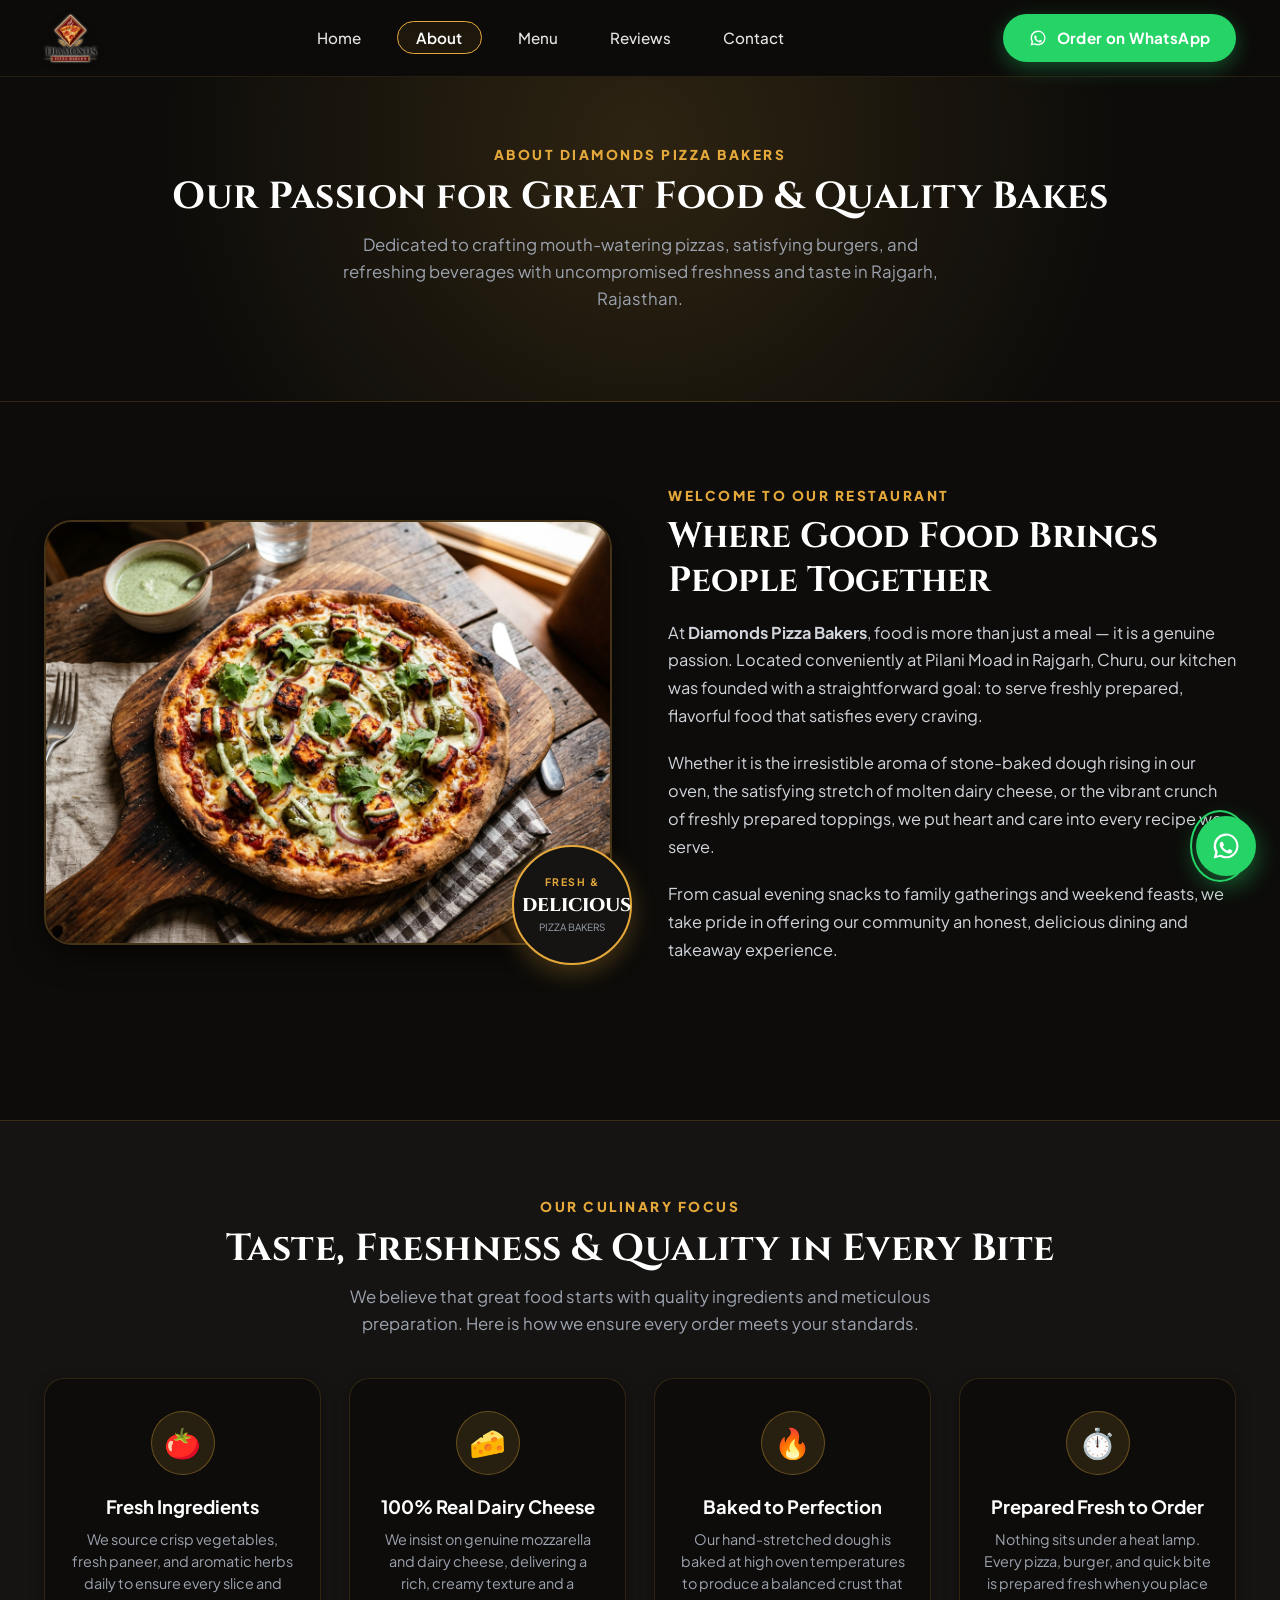
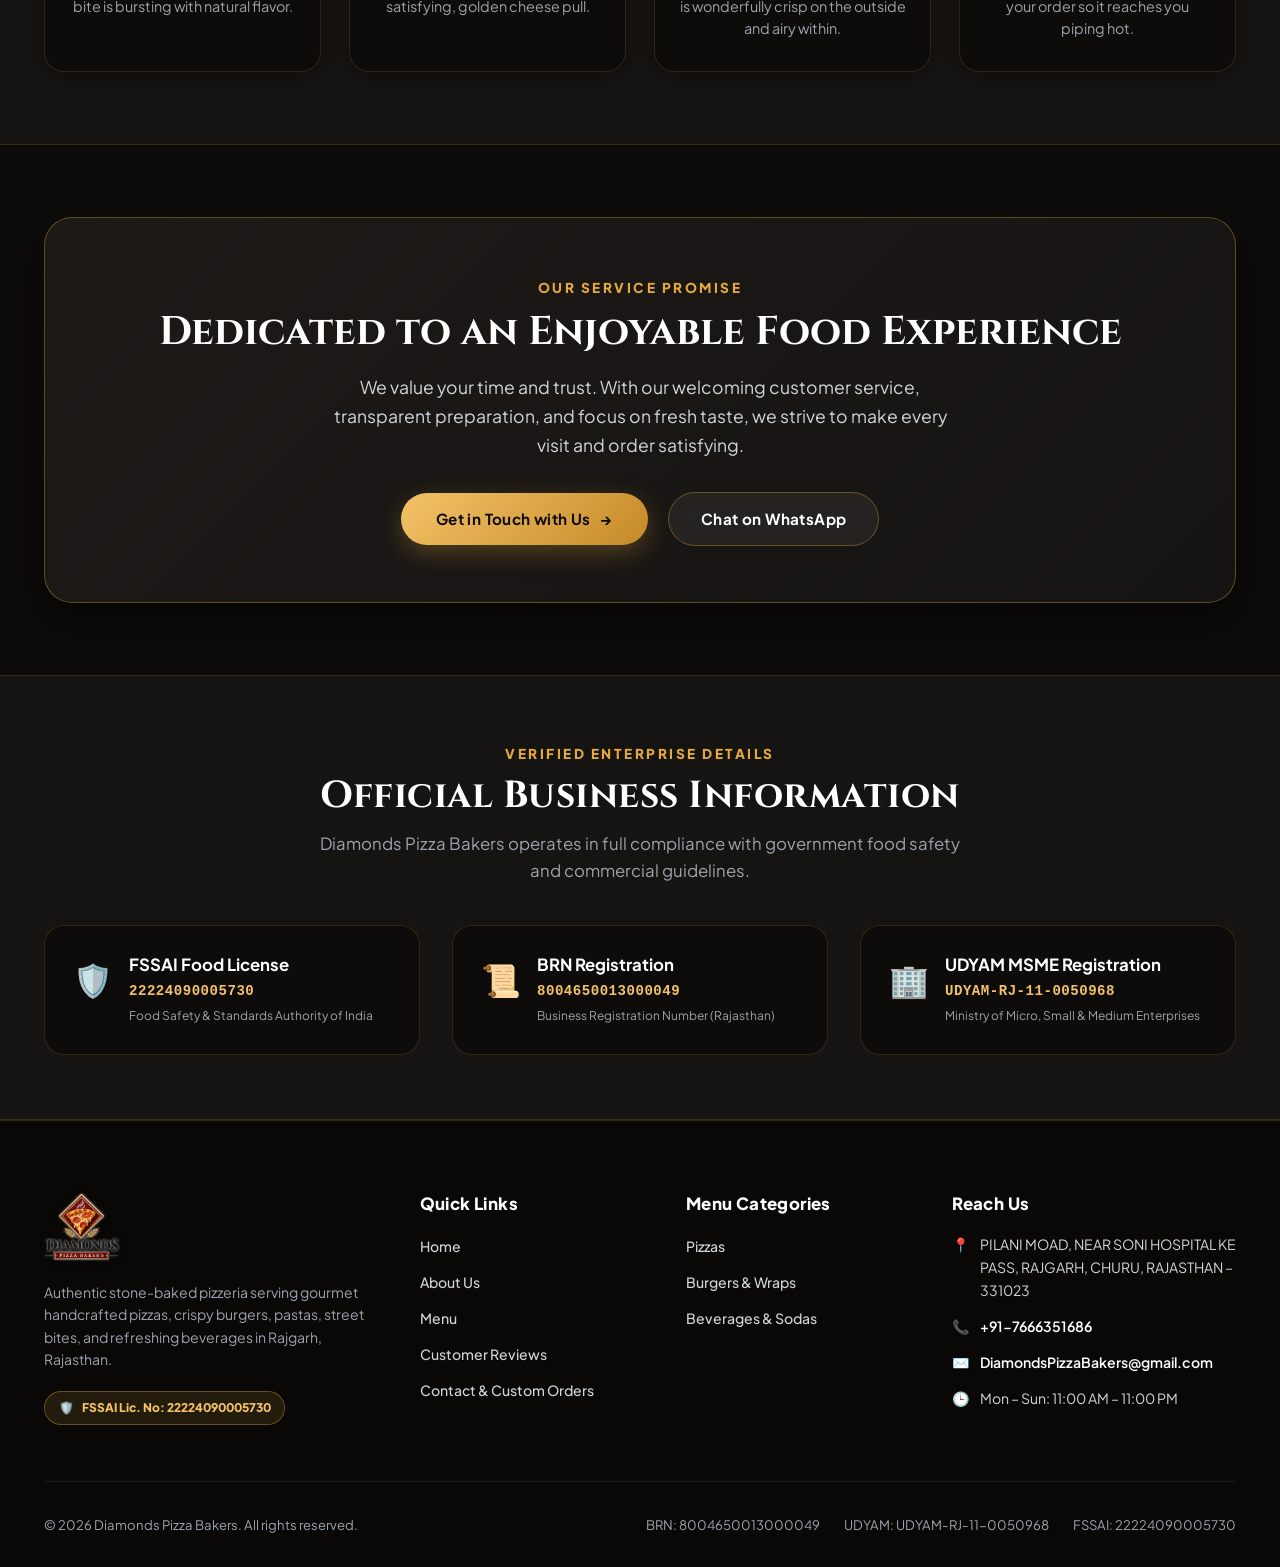
==== commit 08a24a88: "Replace logo across website with high-quality transparent brand asset, remove white rectangular back" ====
--- a/about.html
+++ b/about.html
@@ -6,6 +6,8 @@
   <title>About Us | Diamonds Pizza Bakers - Rajgarh, Churu</title>
   <meta name="description" content="Learn about Diamonds Pizza Bakers in Rajgarh, Churu. Discover our passion for delicious food, uncompromising focus on taste and quality, and our wide selection of pizzas, burgers, and beverages." />
   <link rel="icon" type="image/svg+xml" href="assets/logo/favicon.svg" />
+  <link rel="icon" type="image/png" sizes="128x128" href="assets/logo/favicon.png" />
+  <link rel="apple-touch-icon" href="assets/logo/favicon.png" />
   <link rel="stylesheet" href="css/style.css" />
 </head>
 <body>
@@ -14,12 +16,17 @@
   <header class="site-header" id="site-header">
     <div class="header-container">
       <a href="index.html" class="brand-logo" aria-label="Diamonds Pizza Bakers Home">
-        <img src="assets/logo/logo.png" alt="Diamonds Pizza Bakers Logo" width="60" height="54" />
+        <img src="assets/logo/logo.png" alt="Diamonds Pizza Bakers Logo" width="53" height="48" />
       </a>
 
       <!-- Desktop & Mobile Navigation Links -->
       <nav aria-label="Main Navigation">
         <ul class="nav-menu" id="nav-menu">
+          <li class="mobile-drawer-brand">
+            <a href="index.html" class="drawer-logo" aria-label="Diamonds Pizza Bakers Home">
+              <img src="assets/logo/logo.png" alt="Diamonds Pizza Bakers Logo" width="49" height="44" />
+            </a>
+          </li>
           <li><a href="index.html" class="nav-link">Home</a></li>
           <li><a href="about.html" class="nav-link active">About</a></li>
           <li><a href="menu.html" class="nav-link">Menu</a></li>
@@ -218,9 +225,9 @@
       <div class="footer-grid">
         <!-- Col 1: Brand Info -->
         <div class="footer-brand">
-          <div class="footer-logo-wrap">
-            <img src="assets/logo/logo.png" alt="Diamonds Pizza Bakers" width="72" height="64" />
-          </div>
+          <a href="index.html" class="footer-logo" aria-label="Diamonds Pizza Bakers Home">
+            <img src="assets/logo/logo.png" alt="Diamonds Pizza Bakers Logo" width="75" height="68" />
+          </a>
           <p class="footer-bio">
             Authentic stone-baked pizzeria serving gourmet handcrafted pizzas, crispy burgers, pastas, street bites, and refreshing beverages in Rajgarh, Rajasthan.
           </p>
--- a/css/style.css
+++ b/css/style.css
@@ -299,17 +299,31 @@
 }
 
 .brand-logo {
-  display: flex;
-  align-items: center;
+  display: inline-flex;
+  align-items: center;
+  justify-content: center;
   text-decoration: none;
   flex-shrink: 0;
+  transition: transform var(--transition-fast);
 }
 
 .brand-logo img {
-  max-height: 52px;
+  height: 48px;
+  max-height: 48px;
   width: auto;
   object-fit: contain;
   display: block;
+  filter: drop-shadow(0 0 1px rgba(255, 255, 255, 0.85)) drop-shadow(0 1px 3px rgba(0, 0, 0, 0.85));
+  transition: filter var(--transition-fast), transform var(--transition-fast);
+}
+
+.brand-logo:hover img {
+  transform: translateY(-1px) scale(1.02);
+  filter: drop-shadow(0 0 2px rgba(255, 255, 255, 0.95)) drop-shadow(0 0 8px rgba(229, 169, 59, 0.4));
+}
+
+.mobile-drawer-brand {
+  display: none;
 }
 
 .nav-menu {
@@ -1977,12 +1991,33 @@
   margin-bottom: 3.5rem;
 }
 
+.footer-logo,
+.footer-logo-wrap {
+  display: inline-flex;
+  align-items: center;
+  justify-content: flex-start;
+  text-decoration: none;
+  margin-bottom: 1.25rem;
+  transition: transform var(--transition-fast);
+}
+
+.footer-logo img,
+.footer-logo-wrap img,
 .footer-brand img {
-  max-height: 52px;
+  height: 68px;
+  max-height: 68px;
   width: auto;
   object-fit: contain;
   display: block;
-  margin-bottom: 1.25rem;
+  filter: drop-shadow(0 0 1px rgba(255, 255, 255, 0.85)) drop-shadow(0 1px 3px rgba(0, 0, 0, 0.85));
+  transition: filter var(--transition-fast), transform var(--transition-fast);
+}
+
+.footer-logo:hover img,
+.footer-logo-wrap:hover img,
+.footer-brand a:hover img {
+  transform: translateY(-2px) scale(1.02);
+  filter: drop-shadow(0 0 2px rgba(255, 255, 255, 0.95)) drop-shadow(0 0 10px rgba(229, 169, 59, 0.45));
 }
 
 .footer-bio {
@@ -2282,9 +2317,37 @@
     font-size: 1.05rem;
   }
 
+  .brand-logo {
+    padding: 0;
+  }
+
   .brand-logo img {
-    max-height: 40px;
+    height: 38px;
+    max-height: 38px;
     width: auto;
+  }
+
+  .mobile-drawer-brand {
+    display: block;
+    width: 100%;
+    padding-bottom: 1.25rem;
+    margin-bottom: 0.5rem;
+    border-bottom: 1px solid rgba(229, 169, 59, 0.2);
+  }
+
+  .drawer-logo {
+    display: inline-flex;
+    align-items: center;
+    text-decoration: none;
+  }
+
+  .drawer-logo img {
+    height: 44px;
+    max-height: 44px;
+    width: auto;
+    object-fit: contain;
+    display: block;
+    filter: drop-shadow(0 0 1px rgba(255, 255, 255, 0.85)) drop-shadow(0 1px 3px rgba(0, 0, 0, 0.85));
   }
 
   .header-actions .header-wa-pill span {
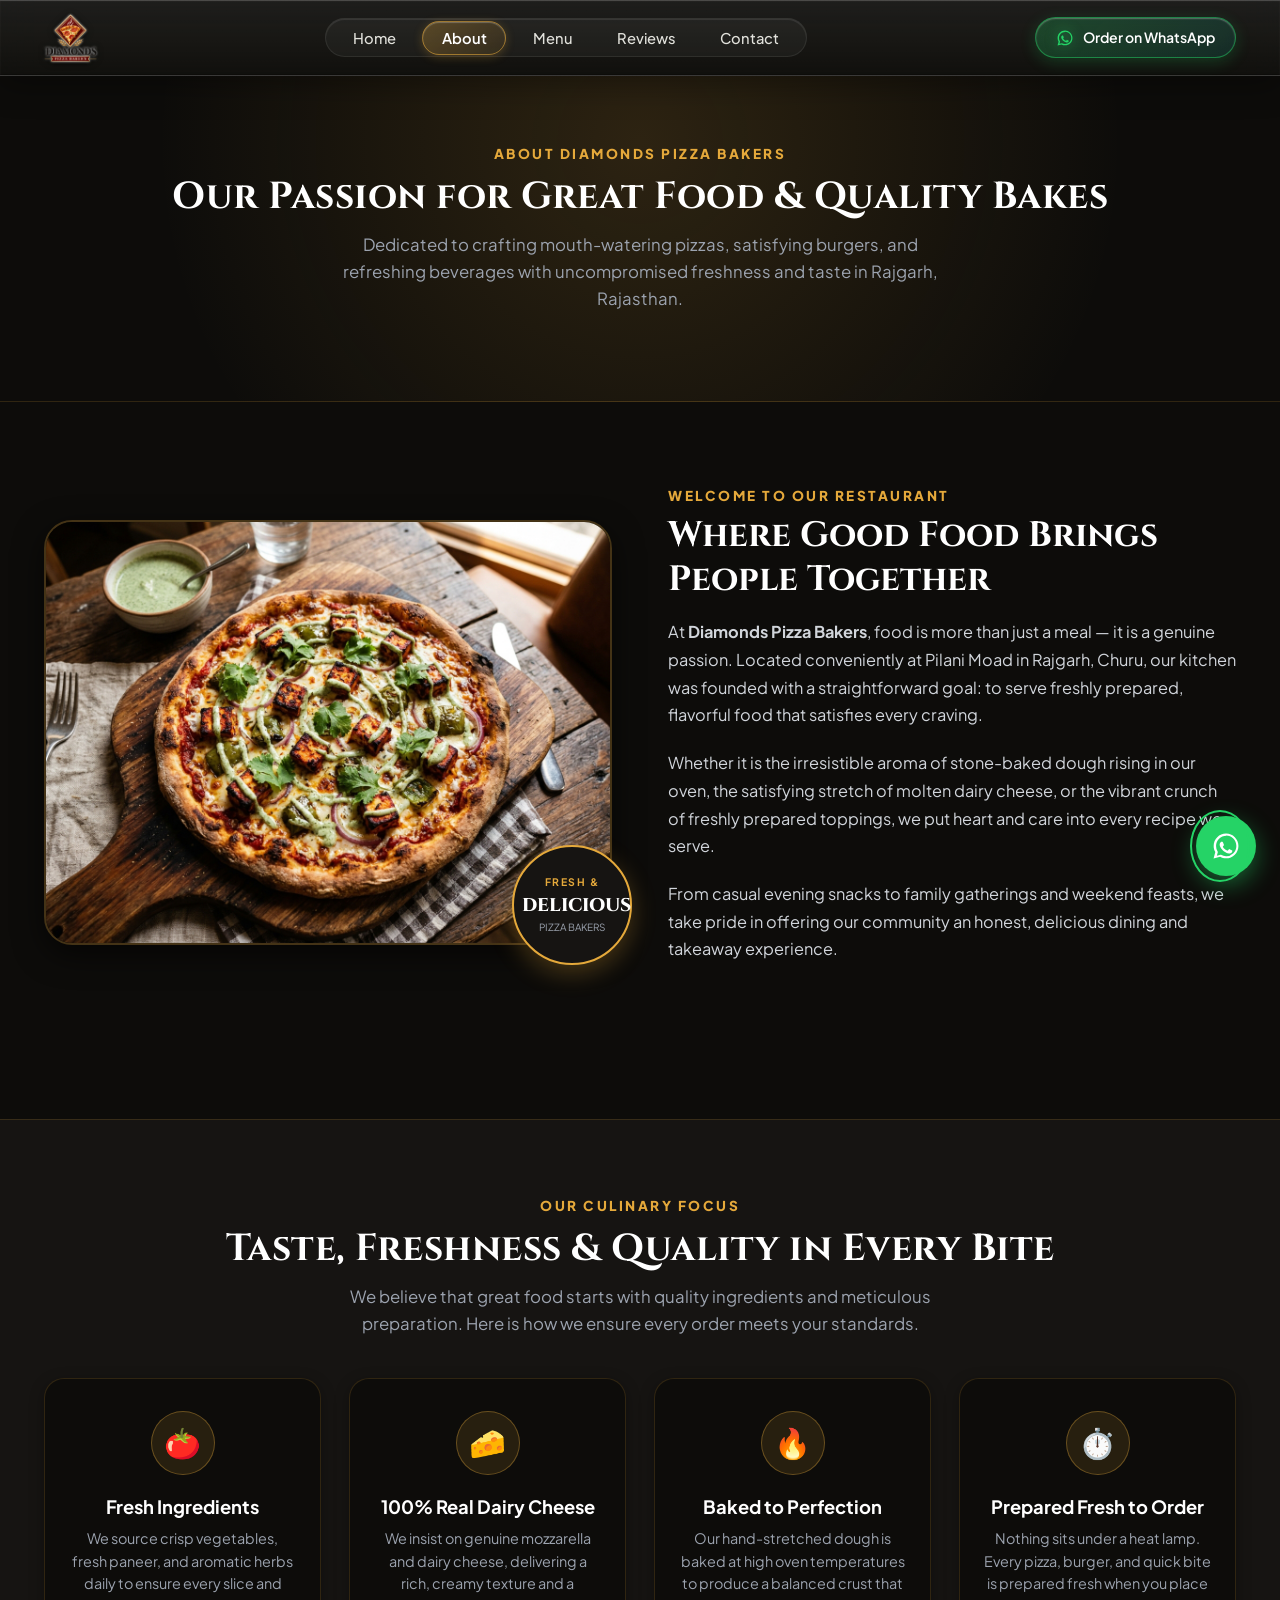
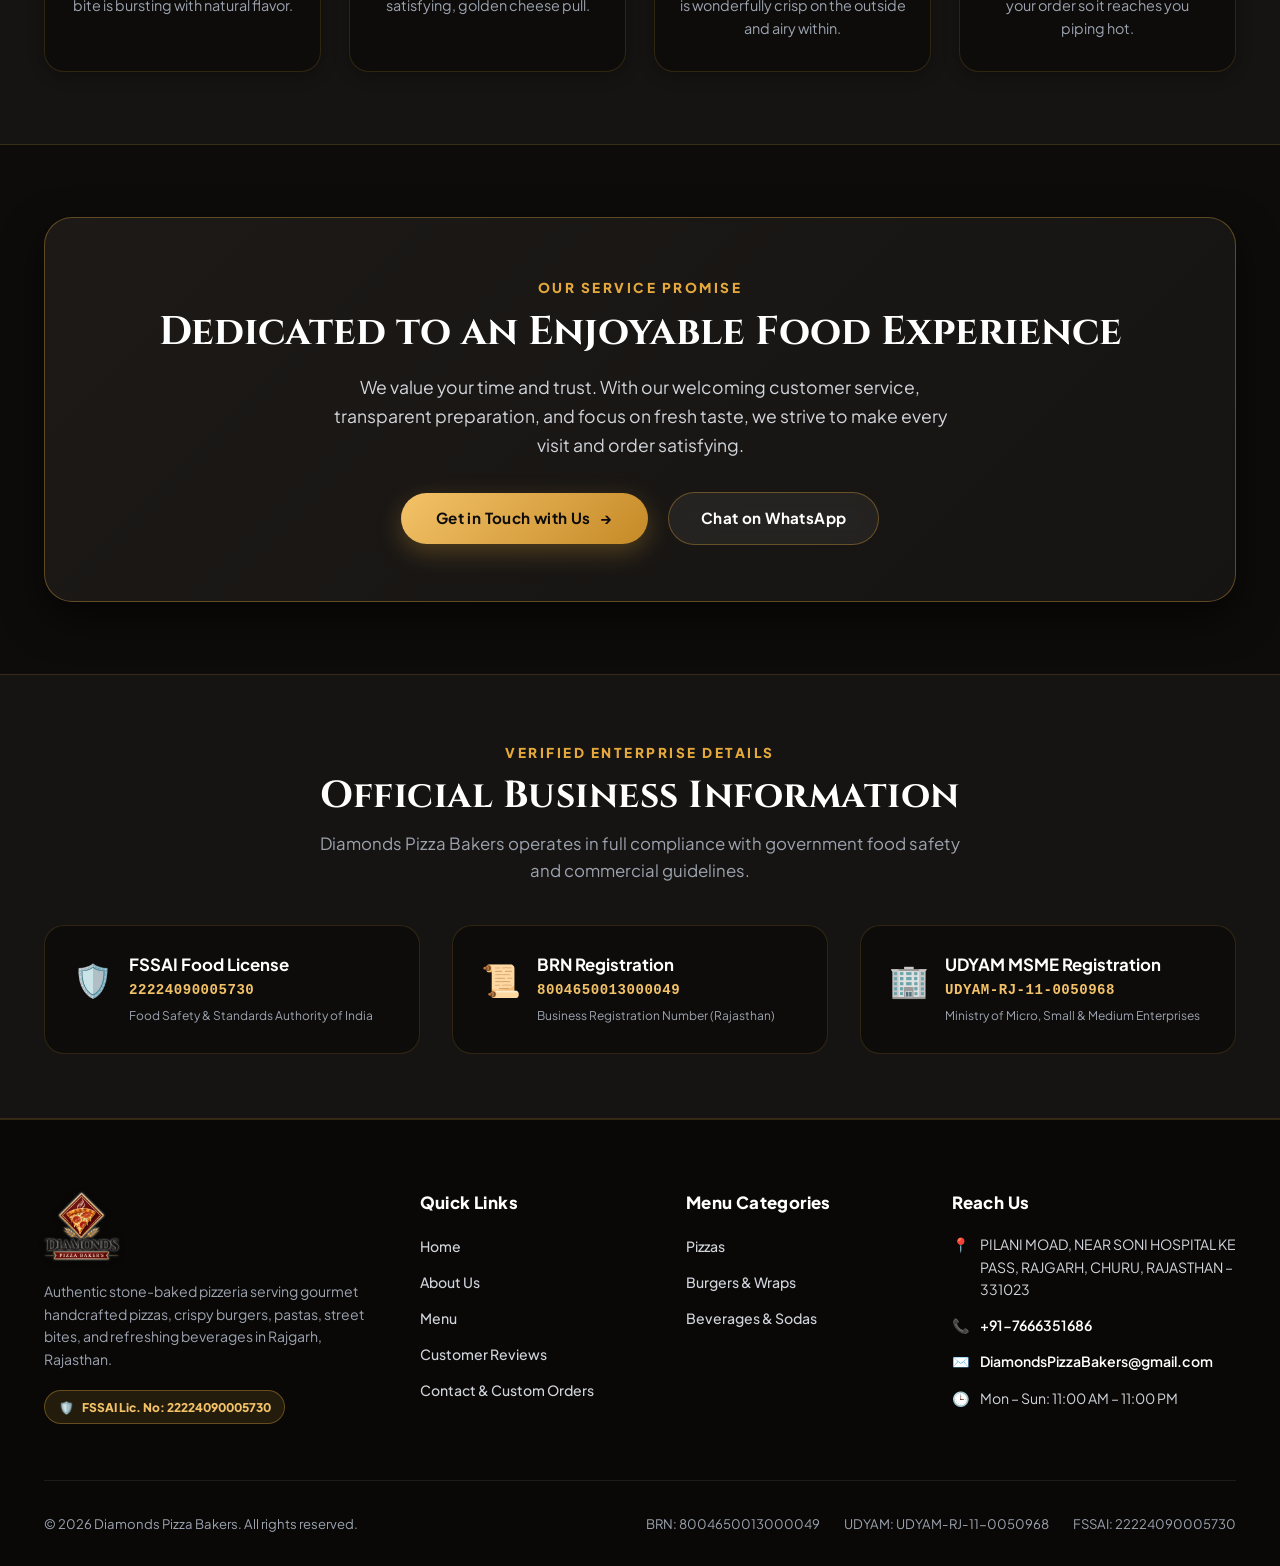
==== commit d2872add: "Transform header into premium Liquid Glass navigation bar across all pages" ====
--- a/about.html
+++ b/about.html
@@ -40,7 +40,7 @@
         <a href="https://wa.me/917666351686?text=Hello%20Diamonds%20Pizza%20Bakers!%20I%20would%20like%20to%20place%20an%20order." 
            target="_blank" 
            rel="noopener noreferrer" 
-           class="btn btn-whatsapp header-wa-btn" 
+           class="header-wa-pill" 
            aria-label="Order on WhatsApp">
           <svg viewBox="0 0 24 24" width="18" height="18" fill="currentColor">
             <path d="M12.04 2c-5.46 0-9.91 4.45-9.91 9.91 0 1.75.46 3.45 1.32 4.95L2.05 22l5.25-1.38c1.45.79 3.08 1.21 4.74 1.21 5.46 0 9.91-4.45 9.91-9.91 0-2.65-1.03-5.14-2.9-7.01A9.816 9.816 0 0012.04 2zm.01 1.67c4.54 0 8.24 3.7 8.24 8.24 0 2.2-.86 4.28-2.42 5.83a8.18 8.18 0 01-5.82 2.41c-1.42 0-2.82-.37-4.06-1.07l-.29-.16-3.02.79.81-2.95-.19-.3a8.19 8.19 0 01-1.25-4.38c0-4.54 3.7-8.24 8.24-8.24zm4.52 11.66c-.25-.13-1.47-.72-1.7-.81-.23-.08-.39-.13-.56.13-.17.25-.64.81-.79.97-.14.17-.29.19-.54.06-.25-.13-1.06-.39-2.02-1.24-.75-.67-1.25-1.49-1.4-1.74-.15-.25-.02-.39.11-.51.11-.11.25-.29.37-.43.13-.15.17-.25.25-.42.08-.17.04-.32-.02-.45-.06-.13-.56-1.35-.77-1.85-.2-.49-.41-.42-.56-.43h-.48c-.16 0-.43.06-.66.31-.23.25-.87.85-.87 2.08 0 1.22.89 2.41 1.02 2.58.13.17 1.76 2.68 4.26 3.76.6.26 1.06.41 1.42.53.6.19 1.15.16 1.58.1.48-.07 1.47-.6 1.68-1.18.21-.58.21-1.07.15-1.18-.06-.1-.22-.16-.47-.29z"/>
--- a/css/style.css
+++ b/css/style.css
@@ -267,7 +267,7 @@
 }
 
 /* ==========================================================================
-   HEADER & NAVIGATION (MATCHING REFERENCE MOCKUP)
+   PREMIUM LIQUID GLASS HEADER & NAVIGATION
    ========================================================================== */
 
 .site-header {
@@ -276,17 +276,52 @@
   left: 0;
   right: 0;
   z-index: 1000;
-  background: rgba(13, 12, 10, 0.82);
-  backdrop-filter: blur(16px);
-  -webkit-backdrop-filter: blur(16px);
-  border-bottom: 1px solid rgba(229, 169, 59, 0.12);
-  transition: background var(--transition-fast), border-color var(--transition-fast), box-shadow var(--transition-fast);
-}
-
+  /* Multi-layered liquid glass: subtle frosted white sheen + dark undertone */
+  background: linear-gradient(
+    180deg,
+    rgba(255, 255, 255, 0.08) 0%,
+    rgba(255, 255, 255, 0.02) 100%
+  ), rgba(13, 12, 10, 0.68);
+  backdrop-filter: blur(20px) saturate(180%);
+  -webkit-backdrop-filter: blur(20px) saturate(180%);
+  /* Realistic liquid glass edge: specular top rim reflection + translucent bottom border */
+  border-bottom: 1px solid rgba(255, 255, 255, 0.12);
+  box-shadow: 
+    inset 0 1px 1px 0 rgba(255, 255, 255, 0.22),
+    inset 0 -1px 0 0 rgba(0, 0, 0, 0.25),
+    0 8px 32px 0 rgba(0, 0, 0, 0.35);
+  transition: 
+    background var(--transition-normal),
+    backdrop-filter var(--transition-normal),
+    -webkit-backdrop-filter var(--transition-normal),
+    border-color var(--transition-normal),
+    box-shadow var(--transition-normal);
+}
+
+/* On Scroll: enhanced liquid glass blur & specular refraction */
 .site-header.header-scrolled {
-  background: rgba(13, 12, 10, 0.96);
-  border-bottom: 1px solid rgba(229, 169, 59, 0.25);
-  box-shadow: 0 8px 24px rgba(0, 0, 0, 0.65);
+  background: linear-gradient(
+    180deg,
+    rgba(255, 255, 255, 0.12) 0%,
+    rgba(255, 255, 255, 0.03) 100%
+  ), rgba(13, 12, 10, 0.86);
+  backdrop-filter: blur(28px) saturate(200%);
+  -webkit-backdrop-filter: blur(28px) saturate(200%);
+  border-bottom: 1px solid rgba(255, 255, 255, 0.16);
+  box-shadow: 
+    inset 0 1px 1.5px 0 rgba(255, 255, 255, 0.3),
+    inset 0 -1px 0 0 rgba(0, 0, 0, 0.35),
+    0 12px 36px -4px rgba(0, 0, 0, 0.65);
+}
+
+/* Browser fallback for systems lacking backdrop-filter support */
+@supports not ((-webkit-backdrop-filter: blur(10px)) or (backdrop-filter: blur(10px))) {
+  .site-header {
+    background: rgba(13, 12, 10, 0.95);
+  }
+  .site-header.header-scrolled {
+    background: #090807;
+  }
 }
 
 .header-container {
@@ -326,45 +361,65 @@
   display: none;
 }
 
+/* Navigation Links Container: Liquid Glass Floating Pill */
 .nav-menu {
   display: flex;
   align-items: center;
-  gap: 1.25rem;
+  gap: 0.55rem;
   list-style: none;
+  background: rgba(255, 255, 255, 0.04);
+  border: 1px solid rgba(255, 255, 255, 0.08);
+  box-shadow: inset 0 1px 1px rgba(255, 255, 255, 0.1);
+  padding: 0.35rem 0.55rem;
+  border-radius: var(--radius-full);
 }
 
 .nav-link {
-  font-size: 0.95rem;
+  position: relative;
+  font-size: 0.92rem;
   font-weight: 500;
-  color: #E5E5E0;
-  padding: 0.45rem 1rem;
+  color: #E2E2DC;
+  padding: 0.45rem 1.05rem;
   border-radius: var(--radius-full);
   transition: all var(--transition-fast);
   text-decoration: none;
-}
-
+  border: 1px solid transparent;
+}
+
+/* Subtle liquid glass hover effect */
 .nav-link:hover {
-  color: var(--color-primary);
-}
-
-/* Active Nav Pill (Exact match to reference mockup "Home" button) */
+  color: #FFFFFF;
+  background: rgba(255, 255, 255, 0.08);
+  border-color: rgba(255, 255, 255, 0.15);
+  box-shadow: inset 0 1px 1px rgba(255, 255, 255, 0.15);
+}
+
+/* Active Nav Pill: Gold Liquid Glass with Specular Highlight */
 .nav-link.active {
-  border: 1px solid var(--color-primary);
+  color: #FFFFFF;
+  font-weight: 600;
+  background: linear-gradient(
+    135deg,
+    rgba(229, 169, 59, 0.28) 0%,
+    rgba(229, 169, 59, 0.10) 100%
+  );
+  border: 1px solid rgba(229, 169, 59, 0.55);
   border-radius: var(--radius-full);
-  padding: 0.4rem 1.15rem;
-  color: #FFFFFF;
-  background: rgba(229, 169, 59, 0.08);
-  font-weight: 600;
+  padding: 0.45rem 1.15rem;
+  box-shadow: 
+    inset 0 1px 1px rgba(255, 255, 255, 0.25),
+    0 2px 10px rgba(229, 169, 59, 0.25);
 }
 
 .header-actions {
   display: flex;
   align-items: center;
-  gap: 1rem;
-}
-
-/* Right Header CTA Button (Exact match to reference mockup emerald outline) */
-.header-wa-pill {
+  gap: 0.85rem;
+}
+
+/* WhatsApp Order Button: Emerald Liquid Glass */
+.header-wa-pill,
+.header-actions .header-wa-btn {
   display: inline-flex;
   align-items: center;
   gap: 0.55rem;
@@ -372,52 +427,92 @@
   font-weight: 600;
   color: #FFFFFF;
   padding: 0.5rem 1.25rem;
-  border: 1px solid #25D366;
-  background: rgba(7, 94, 84, 0.28);
   border-radius: var(--radius-full);
+  background: linear-gradient(
+    135deg,
+    rgba(37, 211, 102, 0.24) 0%,
+    rgba(18, 140, 126, 0.18) 100%
+  );
+  border: 1px solid rgba(37, 211, 102, 0.5);
+  box-shadow: 
+    inset 0 1px 1.5px rgba(255, 255, 255, 0.3),
+    0 4px 16px rgba(37, 211, 102, 0.2);
+  backdrop-filter: blur(10px);
+  -webkit-backdrop-filter: blur(10px);
   transition: all var(--transition-fast);
   text-decoration: none;
 }
 
-.header-wa-pill:hover {
-  background: #25D366;
-  color: #0D0C0A;
-  box-shadow: 0 4px 18px rgba(37, 211, 102, 0.4);
-}
-
-.header-wa-pill svg {
+.header-wa-pill:hover,
+.header-actions .header-wa-btn:hover {
+  background: linear-gradient(
+    135deg,
+    rgba(37, 211, 102, 0.4) 0%,
+    rgba(18, 140, 126, 0.28) 100%
+  );
+  border-color: rgba(37, 211, 102, 0.75);
+  color: #FFFFFF;
+  box-shadow: 
+    inset 0 1px 2px rgba(255, 255, 255, 0.4),
+    0 6px 24px rgba(37, 211, 102, 0.4);
+  transform: translateY(-1px);
+}
+
+.header-wa-pill svg,
+.header-actions .header-wa-btn svg {
   color: #25D366;
-  transition: color var(--transition-fast);
-}
-
-.header-wa-pill:hover svg {
-  color: #0D0C0A;
-}
-
-/* Mobile Nav Toggle */
+  filter: drop-shadow(0 0 6px rgba(37, 211, 102, 0.5));
+  transition: transform var(--transition-fast);
+}
+
+.header-wa-pill:hover svg,
+.header-actions .header-wa-btn:hover svg {
+  transform: scale(1.1);
+  color: #FFFFFF;
+}
+
+/* Mobile Nav Toggle: Glass Rounded Button */
 .mobile-nav-toggle {
   display: none;
   flex-direction: column;
   justify-content: space-between;
-  width: 28px;
-  height: 20px;
-  background: transparent;
-  border: none;
+  width: 42px;
+  height: 42px;
+  padding: 11px 9px;
+  background: rgba(255, 255, 255, 0.06);
+  border: 1px solid rgba(255, 255, 255, 0.14);
+  border-radius: 12px;
+  box-shadow: inset 0 1px 1px rgba(255, 255, 255, 0.18);
+  backdrop-filter: blur(12px);
+  -webkit-backdrop-filter: blur(12px);
   cursor: pointer;
   z-index: 1001;
+  transition: all var(--transition-fast);
+}
+
+.mobile-nav-toggle:hover {
+  background: rgba(255, 255, 255, 0.1);
+  border-color: rgba(255, 255, 255, 0.25);
+  transform: translateY(-1px);
+}
+
+.mobile-nav-toggle.active {
+  background: rgba(229, 169, 59, 0.18);
+  border-color: rgba(229, 169, 59, 0.5);
+  box-shadow: inset 0 1px 1px rgba(255, 255, 255, 0.25), 0 0 12px rgba(229, 169, 59, 0.3);
 }
 
 .mobile-nav-toggle span {
   display: block;
-  height: 2.5px;
+  height: 2px;
   width: 100%;
-  background: var(--text-primary);
+  background: #FFFFFF;
   border-radius: 2px;
   transition: all var(--transition-normal);
 }
 
 .mobile-nav-toggle.active span:nth-child(1) {
-  transform: translateY(8.5px) rotate(45deg);
+  transform: translateY(7px) rotate(45deg);
 }
 
 .mobile-nav-toggle.active span:nth-child(2) {
@@ -425,15 +520,16 @@
 }
 
 .mobile-nav-toggle.active span:nth-child(3) {
-  transform: translateY(-8.5px) rotate(-45deg);
+  transform: translateY(-7px) rotate(-45deg);
 }
 
 .nav-overlay {
   display: none;
   position: fixed;
   inset: 0;
-  background: rgba(0, 0, 0, 0.75);
-  backdrop-filter: blur(4px);
+  background: rgba(0, 0, 0, 0.65);
+  backdrop-filter: blur(8px);
+  -webkit-backdrop-filter: blur(8px);
   z-index: 998;
   opacity: 0;
   transition: opacity var(--transition-normal);
@@ -2290,19 +2386,29 @@
     display: flex;
   }
 
+  /* Mobile Liquid Glass Drawer */
   .nav-menu {
     position: fixed;
     top: 0;
     right: -100%;
     width: min(300px, 85vw);
     height: 100vh;
-    background: #0D0C0A;
+    background: linear-gradient(
+      160deg,
+      rgba(24, 21, 17, 0.88) 0%,
+      rgba(13, 12, 10, 0.94) 100%
+    );
+    backdrop-filter: blur(28px) saturate(190%);
+    -webkit-backdrop-filter: blur(28px) saturate(190%);
     flex-direction: column;
     align-items: flex-start;
-    padding: 5.5rem 1.75rem 2rem;
-    gap: 1.25rem;
-    box-shadow: -10px 0 30px rgba(0, 0, 0, 0.85);
-    border-left: 1px solid rgba(229, 169, 59, 0.2);
+    padding: 5rem 1.75rem 2rem;
+    gap: 0.65rem;
+    box-shadow: 
+      inset 1px 0 1px rgba(255, 255, 255, 0.16),
+      -12px 0 36px rgba(0, 0, 0, 0.85);
+    border-left: 1px solid rgba(255, 255, 255, 0.12);
+    border-radius: 0;
     transition: right var(--transition-normal);
     z-index: 1000;
     overflow-y: auto;
@@ -2313,8 +2419,20 @@
   }
 
   .nav-link {
-    color: #FFFFFF;
+    width: 100%;
+    color: #E2E2DC;
     font-size: 1.05rem;
+    padding: 0.65rem 1rem;
+    border-radius: 12px;
+  }
+
+  .nav-link:hover {
+    background: rgba(255, 255, 255, 0.08);
+  }
+
+  .nav-link.active {
+    width: 100%;
+    border-radius: 12px;
   }
 
   .brand-logo {
@@ -2331,8 +2449,8 @@
     display: block;
     width: 100%;
     padding-bottom: 1.25rem;
-    margin-bottom: 0.5rem;
-    border-bottom: 1px solid rgba(229, 169, 59, 0.2);
+    margin-bottom: 0.65rem;
+    border-bottom: 1px solid rgba(255, 255, 255, 0.12);
   }
 
   .drawer-logo {
@@ -2350,11 +2468,13 @@
     filter: drop-shadow(0 0 1px rgba(255, 255, 255, 0.85)) drop-shadow(0 1px 3px rgba(0, 0, 0, 0.85));
   }
 
-  .header-actions .header-wa-pill span {
+  .header-actions .header-wa-pill span,
+  .header-actions .header-wa-btn span {
     display: none;
   }
 
-  .header-actions .header-wa-pill {
+  .header-actions .header-wa-pill,
+  .header-actions .header-wa-btn {
     padding: 0.55rem 0.75rem;
     border-radius: var(--radius-full);
   }
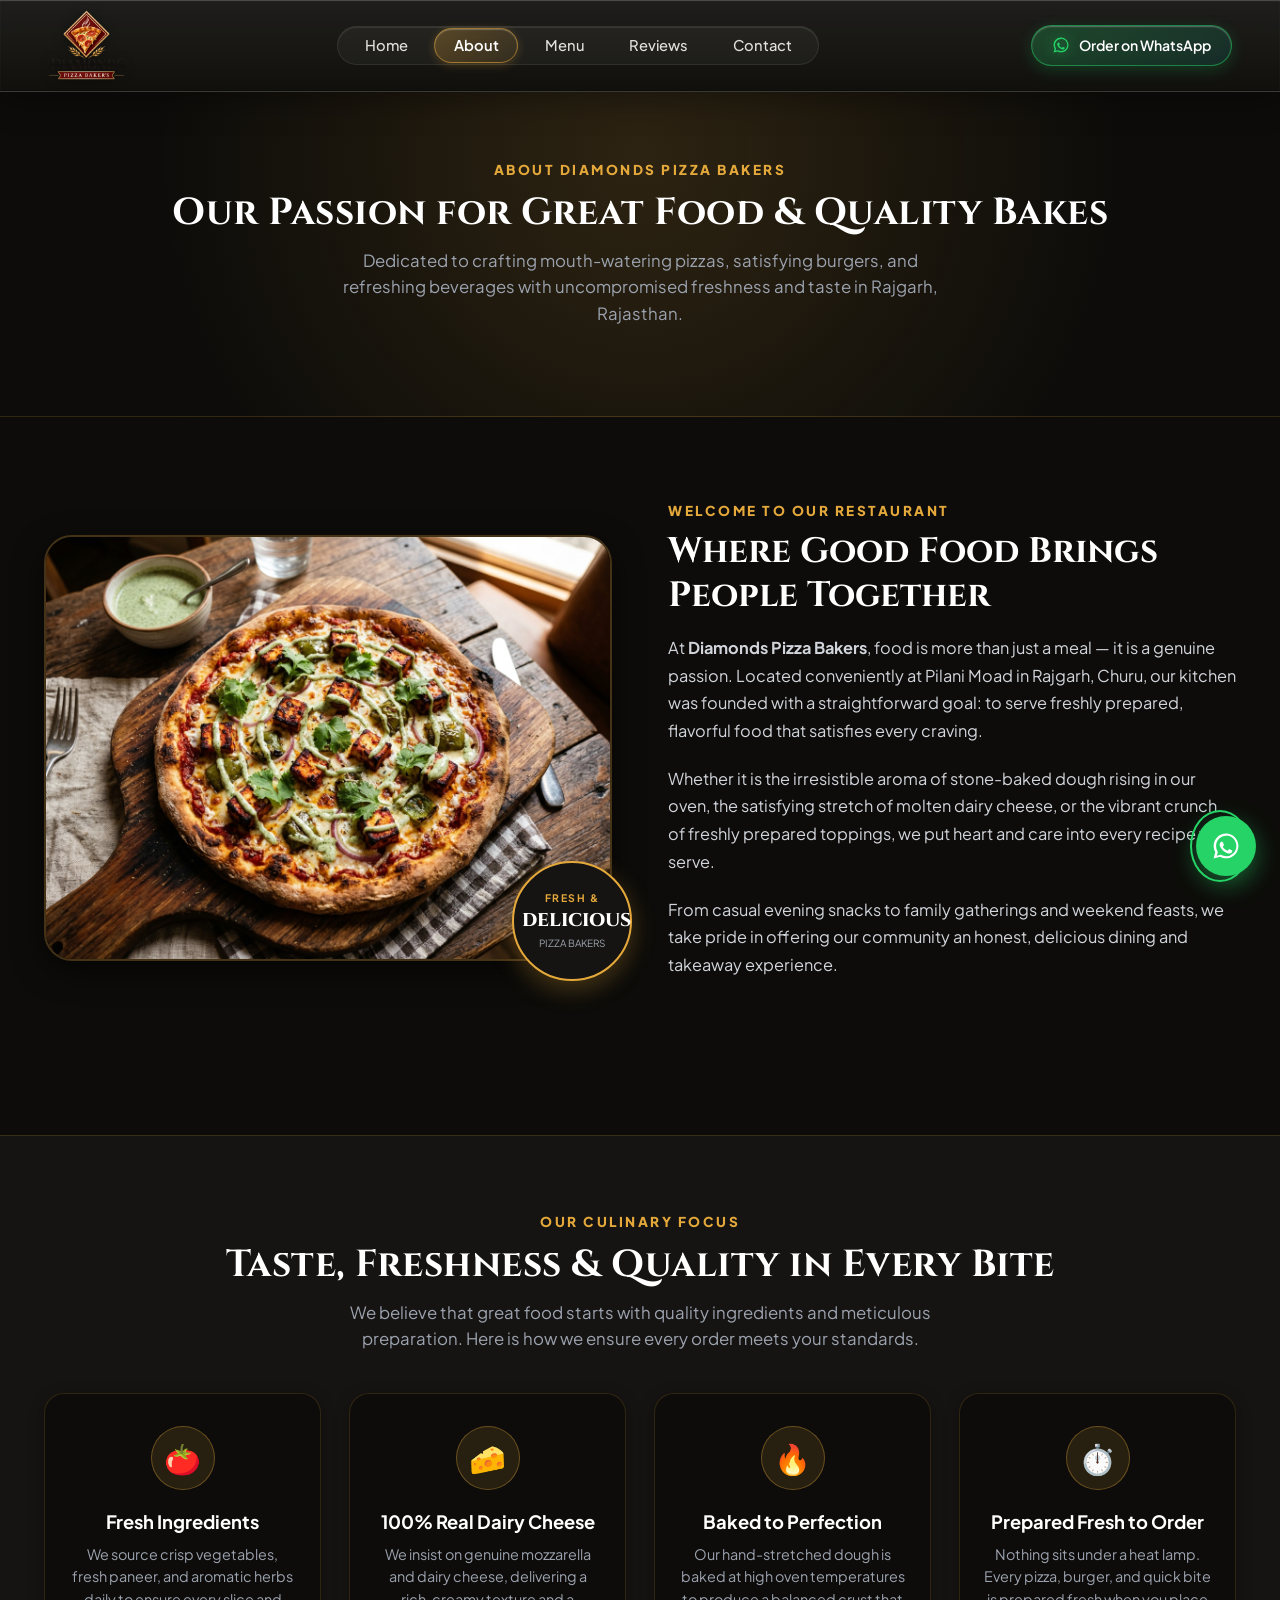
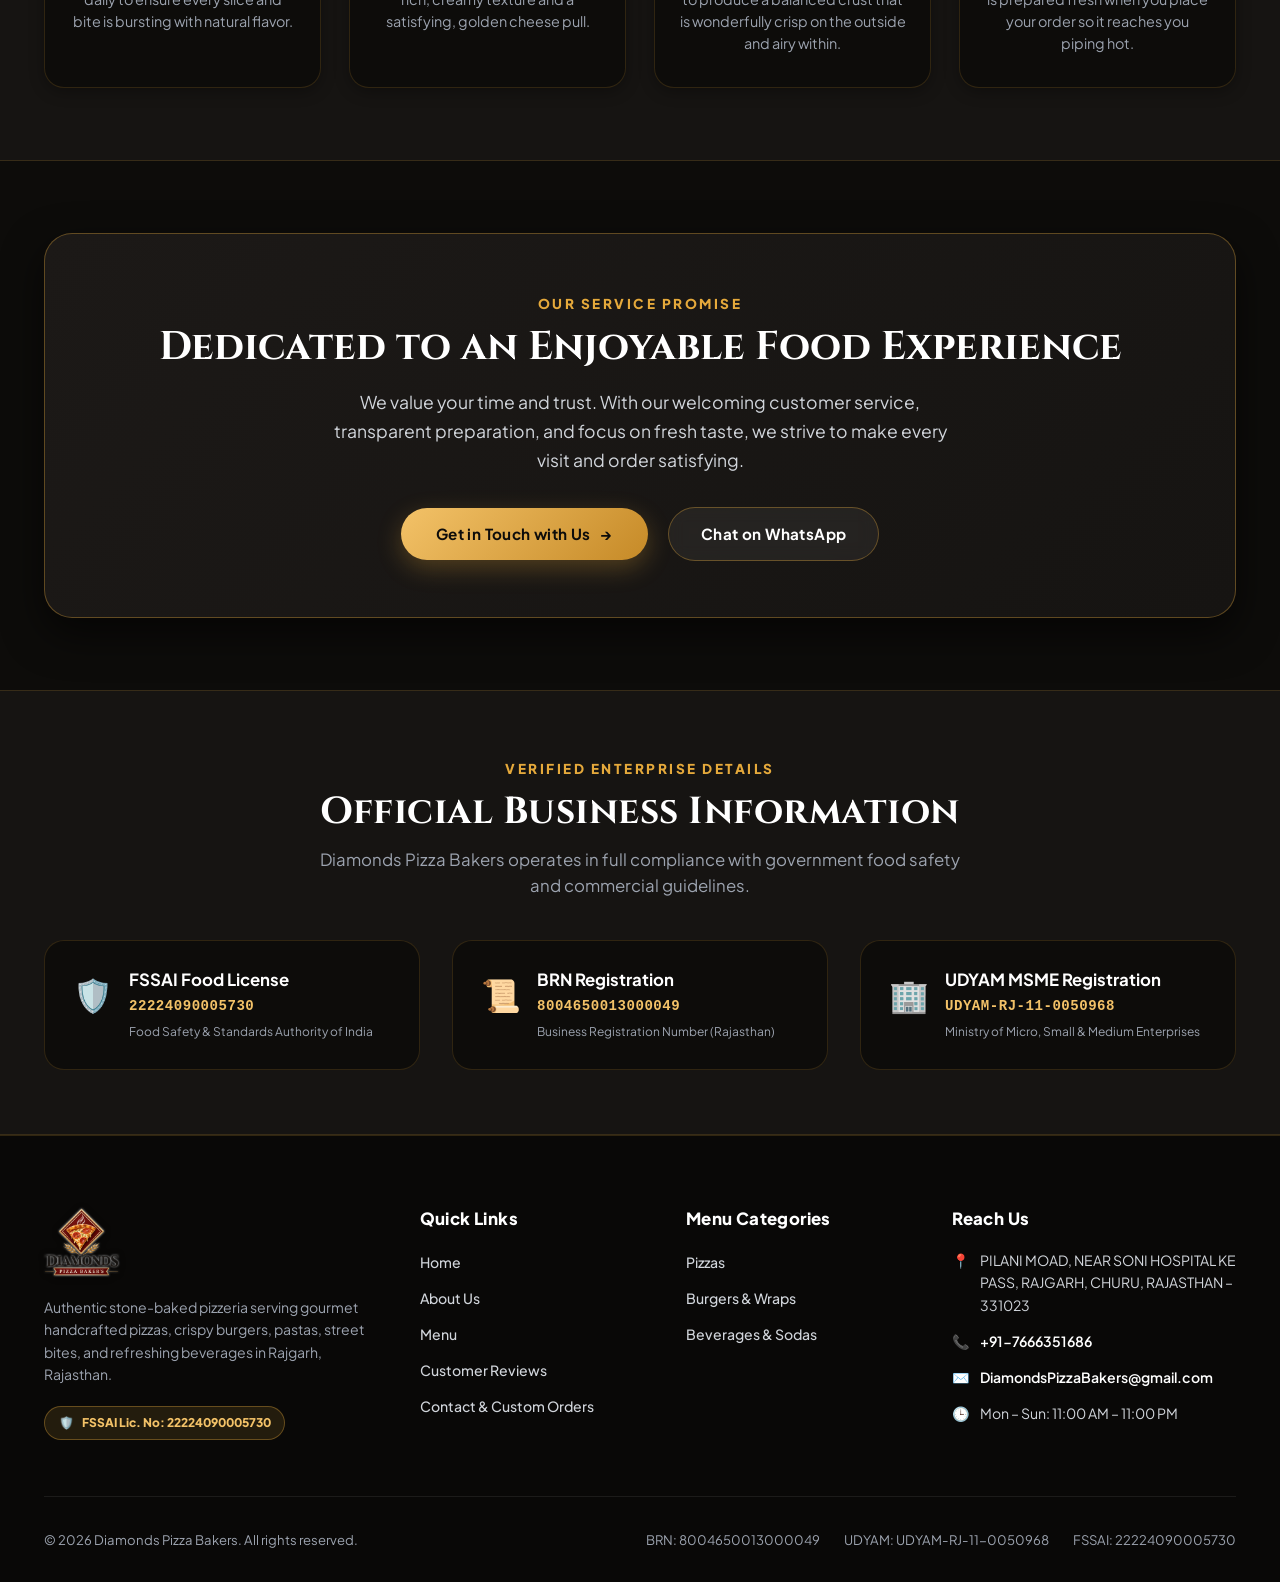
==== commit 6fb9382c: "Enlarge brand logo to prominent 70px on desktop and 54px on mobile with preserved colors" ====
--- a/about.html
+++ b/about.html
@@ -16,7 +16,7 @@
   <header class="site-header" id="site-header">
     <div class="header-container">
       <a href="index.html" class="brand-logo" aria-label="Diamonds Pizza Bakers Home">
-        <img src="assets/logo/logo.png" alt="Diamonds Pizza Bakers Logo" width="53" height="48" />
+        <img src="assets/logo/logo.png" alt="Diamonds Pizza Bakers Logo" width="77" height="70" />
       </a>
 
       <!-- Desktop & Mobile Navigation Links -->
@@ -24,7 +24,7 @@
         <ul class="nav-menu" id="nav-menu">
           <li class="mobile-drawer-brand">
             <a href="index.html" class="drawer-logo" aria-label="Diamonds Pizza Bakers Home">
-              <img src="assets/logo/logo.png" alt="Diamonds Pizza Bakers Logo" width="49" height="44" />
+              <img src="assets/logo/logo.png" alt="Diamonds Pizza Bakers Logo" width="60" height="54" />
             </a>
           </li>
           <li><a href="index.html" class="nav-link">Home</a></li>
--- a/css/style.css
+++ b/css/style.css
@@ -314,6 +314,15 @@
     0 12px 36px -4px rgba(0, 0, 0, 0.65);
 }
 
+.site-header.header-scrolled .header-container {
+  padding: 0.45rem 1.75rem;
+}
+
+.site-header.header-scrolled .brand-logo img {
+  height: 65px;
+  max-height: 65px;
+}
+
 /* Browser fallback for systems lacking backdrop-filter support */
 @supports not ((-webkit-backdrop-filter: blur(10px)) or (backdrop-filter: blur(10px))) {
   .site-header {
@@ -328,9 +337,10 @@
   display: flex;
   align-items: center;
   justify-content: space-between;
-  padding: 0.85rem 1.5rem;
+  padding: 0.65rem 1.75rem;
   max-width: 1240px;
   margin: 0 auto;
+  transition: padding var(--transition-normal);
 }
 
 .brand-logo {
@@ -343,18 +353,22 @@
 }
 
 .brand-logo img {
-  height: 48px;
-  max-height: 48px;
+  height: 70px;
+  max-height: 70px;
   width: auto;
   object-fit: contain;
   display: block;
-  filter: drop-shadow(0 0 1px rgba(255, 255, 255, 0.85)) drop-shadow(0 1px 3px rgba(0, 0, 0, 0.85));
-  transition: filter var(--transition-fast), transform var(--transition-fast);
+  filter: drop-shadow(0 2px 6px rgba(0, 0, 0, 0.45));
+  transition: 
+    height var(--transition-normal), 
+    max-height var(--transition-normal), 
+    transform var(--transition-fast), 
+    filter var(--transition-fast);
 }
 
 .brand-logo:hover img {
   transform: translateY(-1px) scale(1.02);
-  filter: drop-shadow(0 0 2px rgba(255, 255, 255, 0.95)) drop-shadow(0 0 8px rgba(229, 169, 59, 0.4));
+  filter: drop-shadow(0 4px 12px rgba(0, 0, 0, 0.6));
 }
 
 .mobile-drawer-brand {
@@ -2293,6 +2307,43 @@
     padding: 0 1.5rem;
   }
 
+  .header-container {
+    padding: 0.55rem 1.25rem;
+  }
+
+  .brand-logo img {
+    height: 62px;
+    max-height: 62px;
+  }
+
+  .site-header.header-scrolled .header-container {
+    padding: 0.4rem 1.25rem;
+  }
+
+  .site-header.header-scrolled .brand-logo img {
+    height: 58px;
+    max-height: 58px;
+  }
+
+  .nav-menu {
+    gap: 0.35rem;
+    padding: 0.3rem 0.45rem;
+  }
+
+  .nav-link {
+    font-size: 0.86rem;
+    padding: 0.4rem 0.8rem;
+  }
+
+  .nav-link.active {
+    padding: 0.4rem 0.95rem;
+  }
+
+  .header-wa-pill {
+    padding: 0.45rem 1rem;
+    font-size: 0.84rem;
+  }
+
   .hero-section {
     padding: 3rem 0 2rem;
     background-position: right center;
@@ -2380,6 +2431,10 @@
 @media (max-width: 767px) {
   .container {
     padding: 0 1.15rem;
+  }
+
+  .header-container {
+    padding: 0.55rem 1.15rem;
   }
 
   .mobile-nav-toggle {
@@ -2440,9 +2495,15 @@
   }
 
   .brand-logo img {
-    height: 38px;
-    max-height: 38px;
+    height: 54px;
+    max-height: 54px;
     width: auto;
+    filter: drop-shadow(0 2px 6px rgba(0, 0, 0, 0.45));
+  }
+
+  .site-header.header-scrolled .brand-logo img {
+    height: 50px;
+    max-height: 50px;
   }
 
   .mobile-drawer-brand {
@@ -2460,12 +2521,12 @@
   }
 
   .drawer-logo img {
-    height: 44px;
-    max-height: 44px;
+    height: 54px;
+    max-height: 54px;
     width: auto;
     object-fit: contain;
     display: block;
-    filter: drop-shadow(0 0 1px rgba(255, 255, 255, 0.85)) drop-shadow(0 1px 3px rgba(0, 0, 0, 0.85));
+    filter: drop-shadow(0 2px 6px rgba(0, 0, 0, 0.45));
   }
 
   .header-actions .header-wa-pill span,
@@ -2721,6 +2782,19 @@
    4. EXTRA SMALL MOBILE SCREENS (< 480px)
    -------------------------------------------------------------------------- */
 @media (max-width: 480px) {
+  .header-container {
+    padding: 0.5rem 0.9rem;
+  }
+
+  .brand-logo img {
+    height: 52px;
+    max-height: 52px;
+  }
+
+  .site-header.header-scrolled .brand-logo img {
+    height: 48px;
+    max-height: 48px;
+  }
   .hero-actions {
     flex-direction: column;
     width: 100%;
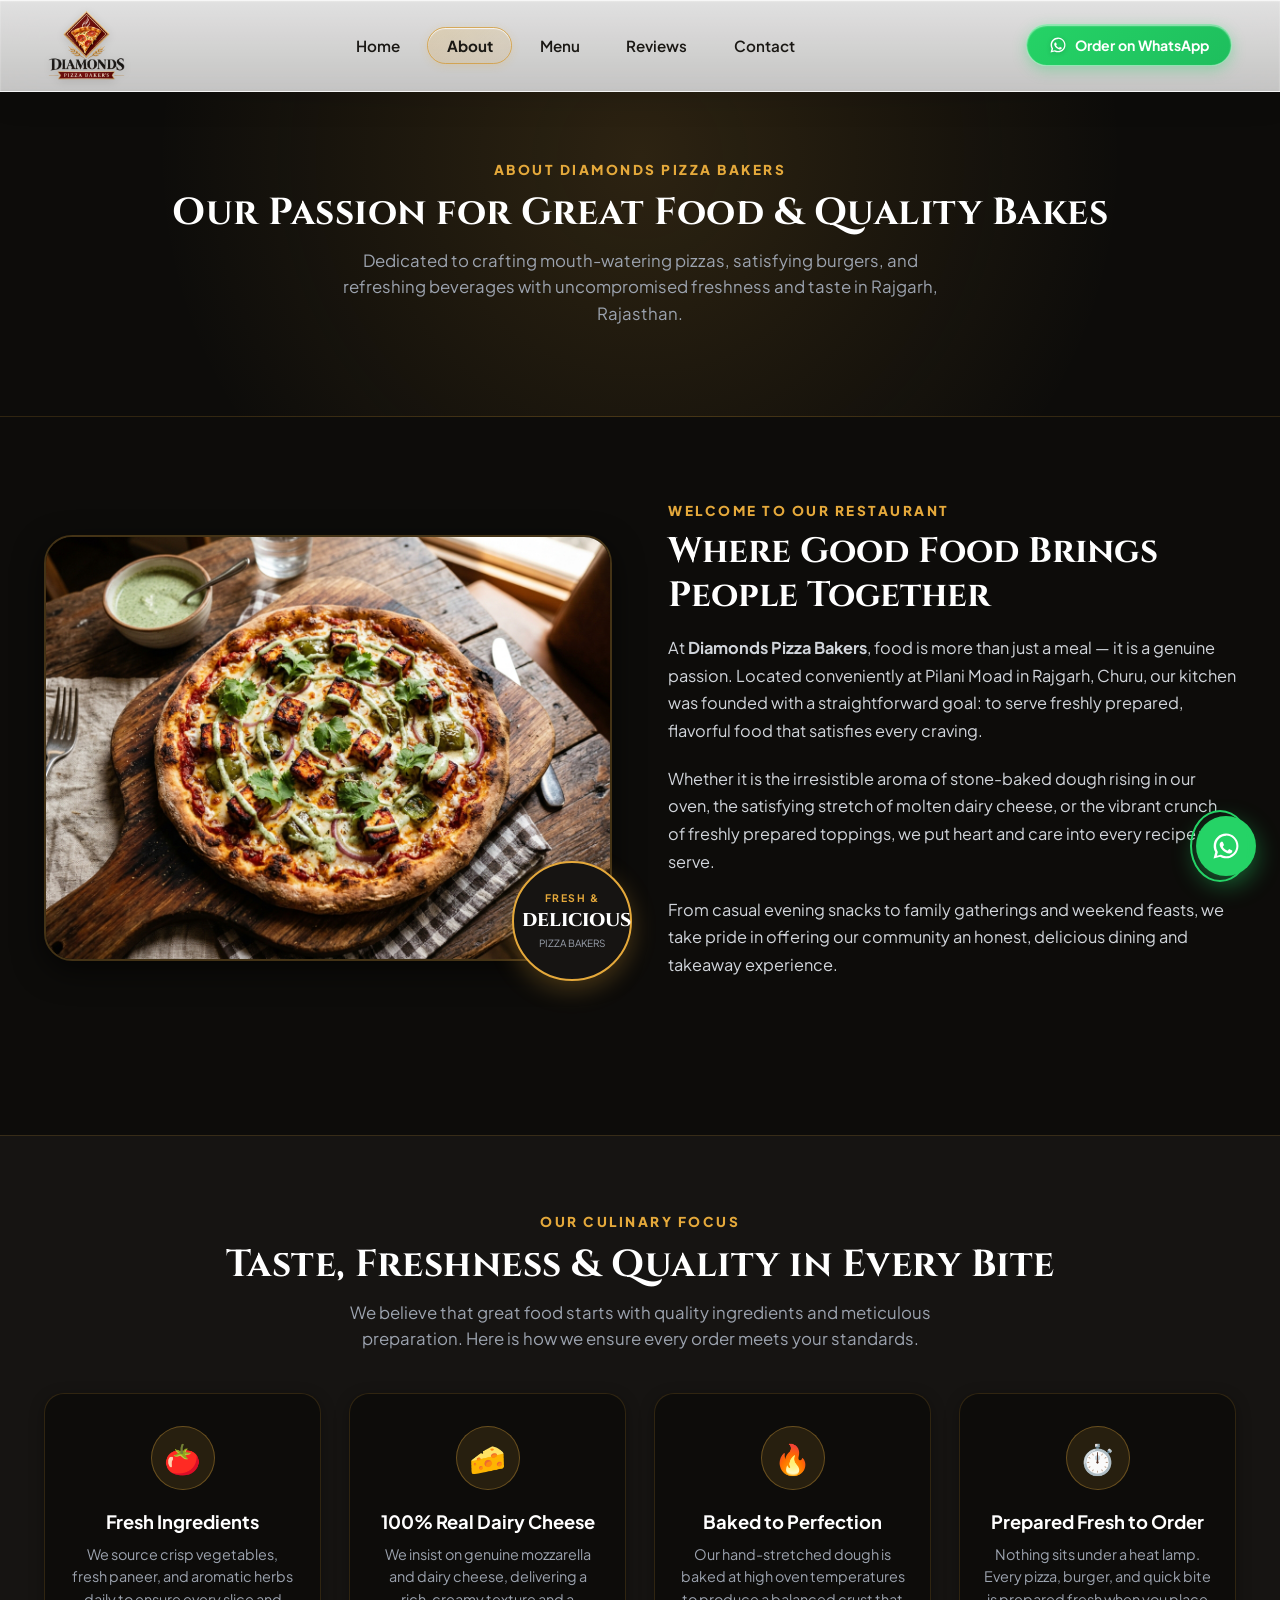
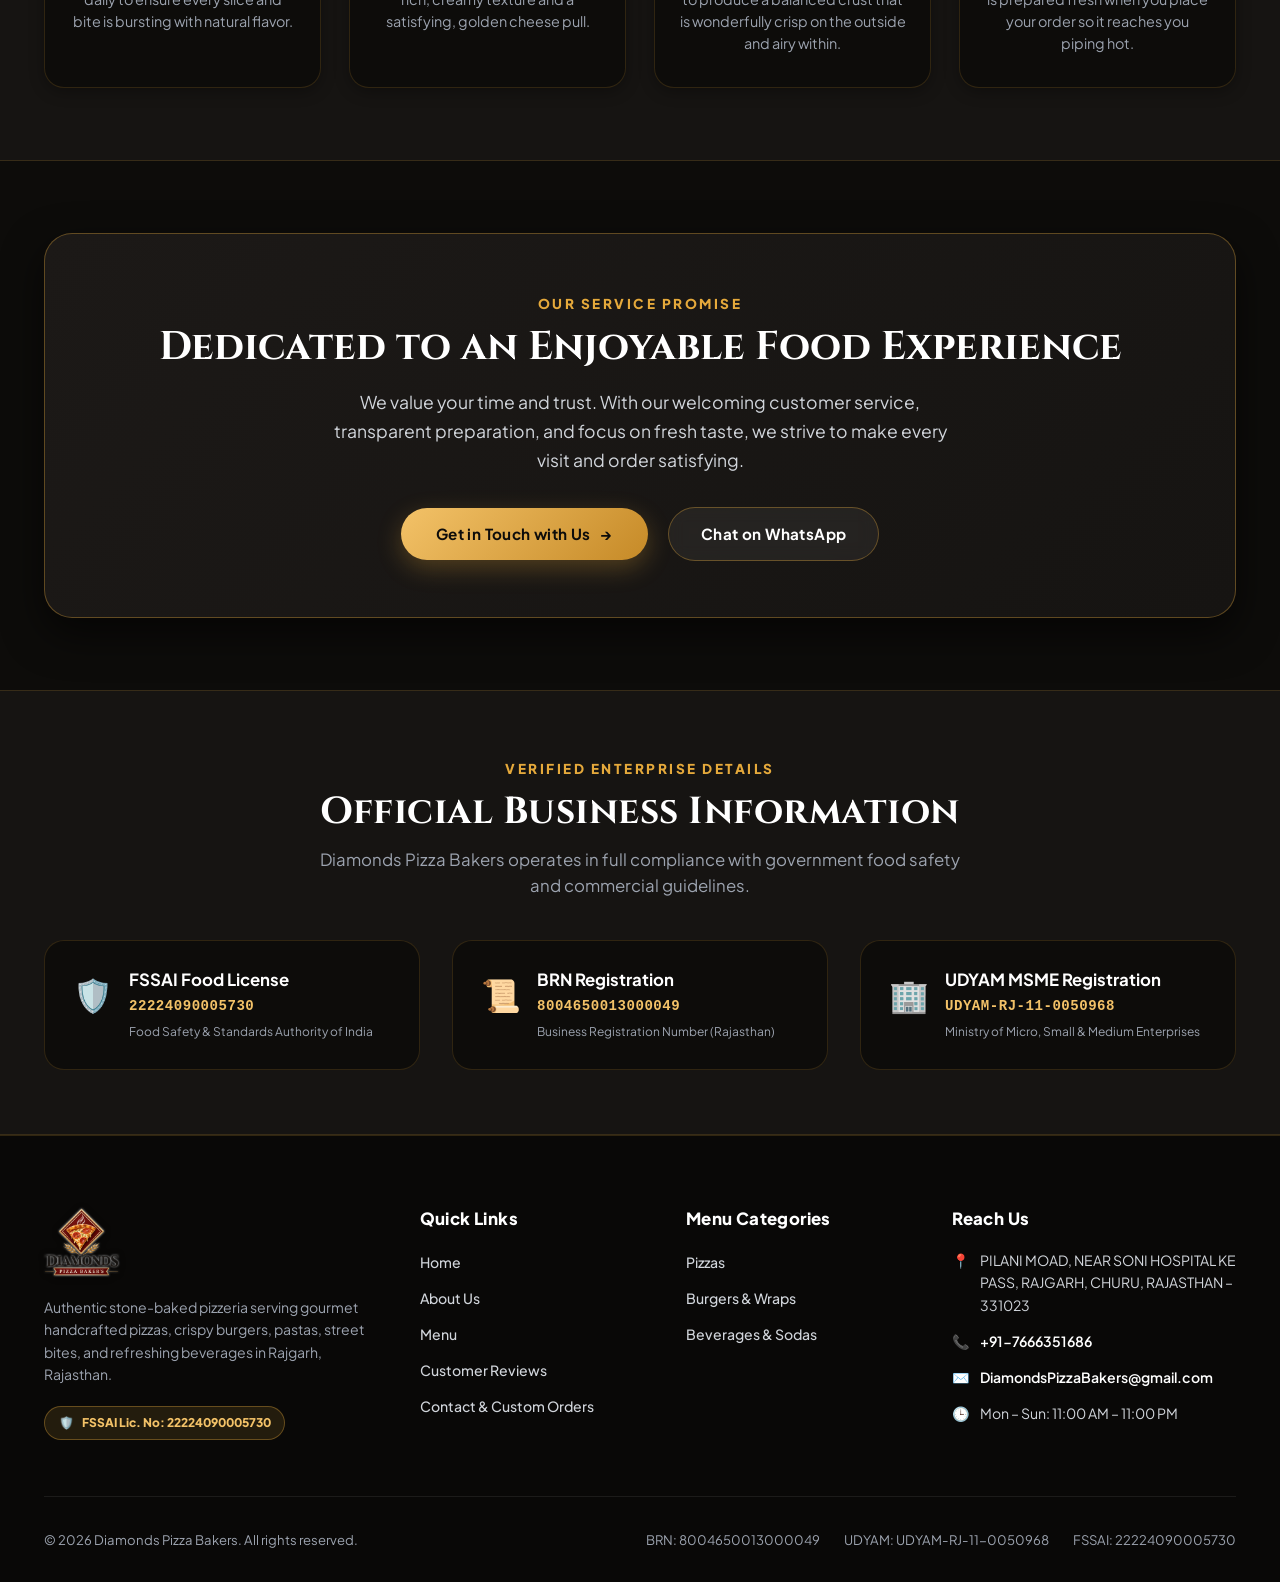
==== commit eae30764: "Transform header and mobile drawer into premium Liquid Glass White design" ====
--- a/about.html
+++ b/about.html
@@ -24,7 +24,7 @@
         <ul class="nav-menu" id="nav-menu">
           <li class="mobile-drawer-brand">
             <a href="index.html" class="drawer-logo" aria-label="Diamonds Pizza Bakers Home">
-              <img src="assets/logo/logo.png" alt="Diamonds Pizza Bakers Logo" width="60" height="54" />
+              <img src="assets/logo/logo.png" alt="Diamonds Pizza Bakers Logo" width="61" height="55" />
             </a>
           </li>
           <li><a href="index.html" class="nav-link">Home</a></li>
--- a/css/style.css
+++ b/css/style.css
@@ -267,7 +267,7 @@
 }
 
 /* ==========================================================================
-   PREMIUM LIQUID GLASS HEADER & NAVIGATION
+   PREMIUM LIQUID GLASS WHITE HEADER & NAVIGATION
    ========================================================================== */
 
 .site-header {
@@ -276,20 +276,20 @@
   left: 0;
   right: 0;
   z-index: 1000;
-  /* Multi-layered liquid glass: subtle frosted white sheen + dark undertone */
+  /* Premium Liquid Glass White: Translucent frosted white background with luminous sheen */
   background: linear-gradient(
     180deg,
-    rgba(255, 255, 255, 0.08) 0%,
-    rgba(255, 255, 255, 0.02) 100%
-  ), rgba(13, 12, 10, 0.68);
-  backdrop-filter: blur(20px) saturate(180%);
-  -webkit-backdrop-filter: blur(20px) saturate(180%);
-  /* Realistic liquid glass edge: specular top rim reflection + translucent bottom border */
-  border-bottom: 1px solid rgba(255, 255, 255, 0.12);
+    rgba(255, 255, 255, 0.88) 0%,
+    rgba(255, 255, 255, 0.76) 100%
+  );
+  backdrop-filter: blur(24px) saturate(180%);
+  -webkit-backdrop-filter: blur(24px) saturate(180%);
+  /* Realistic white glass edge: crisp top specular highlight + subtle bottom rim */
+  border-bottom: 1px solid rgba(255, 255, 255, 0.65);
   box-shadow: 
-    inset 0 1px 1px 0 rgba(255, 255, 255, 0.22),
-    inset 0 -1px 0 0 rgba(0, 0, 0, 0.25),
-    0 8px 32px 0 rgba(0, 0, 0, 0.35);
+    inset 0 1px 1.5px 0 rgba(255, 255, 255, 0.95),
+    inset 0 -1px 1px 0 rgba(0, 0, 0, 0.04),
+    0 8px 30px 0 rgba(0, 0, 0, 0.12);
   transition: 
     background var(--transition-normal),
     backdrop-filter var(--transition-normal),
@@ -298,20 +298,19 @@
     box-shadow var(--transition-normal);
 }
 
-/* On Scroll: enhanced liquid glass blur & specular refraction */
+/* On Scroll: denser frosted white liquid glass with enhanced optical blur */
 .site-header.header-scrolled {
   background: linear-gradient(
     180deg,
-    rgba(255, 255, 255, 0.12) 0%,
-    rgba(255, 255, 255, 0.03) 100%
-  ), rgba(13, 12, 10, 0.86);
-  backdrop-filter: blur(28px) saturate(200%);
-  -webkit-backdrop-filter: blur(28px) saturate(200%);
-  border-bottom: 1px solid rgba(255, 255, 255, 0.16);
+    rgba(255, 255, 255, 0.94) 0%,
+    rgba(255, 255, 255, 0.88) 100%
+  );
+  backdrop-filter: blur(30px) saturate(200%);
+  -webkit-backdrop-filter: blur(30px) saturate(200%);
+  border-bottom: 1px solid rgba(255, 255, 255, 0.85);
   box-shadow: 
-    inset 0 1px 1.5px 0 rgba(255, 255, 255, 0.3),
-    inset 0 -1px 0 0 rgba(0, 0, 0, 0.35),
-    0 12px 36px -4px rgba(0, 0, 0, 0.65);
+    inset 0 1px 2px 0 #FFFFFF,
+    0 10px 32px -4px rgba(0, 0, 0, 0.18);
 }
 
 .site-header.header-scrolled .header-container {
@@ -326,10 +325,10 @@
 /* Browser fallback for systems lacking backdrop-filter support */
 @supports not ((-webkit-backdrop-filter: blur(10px)) or (backdrop-filter: blur(10px))) {
   .site-header {
-    background: rgba(13, 12, 10, 0.95);
+    background: rgba(255, 255, 255, 0.97);
   }
   .site-header.header-scrolled {
-    background: #090807;
+    background: #FFFFFF;
   }
 }
 
@@ -358,71 +357,67 @@
   width: auto;
   object-fit: contain;
   display: block;
-  filter: drop-shadow(0 2px 6px rgba(0, 0, 0, 0.45));
+  filter: drop-shadow(0 2px 4px rgba(0, 0, 0, 0.12));
   transition: 
     height var(--transition-normal), 
     max-height var(--transition-normal), 
-    transform var(--transition-fast), 
-    filter var(--transition-fast);
+    transform var(--transition-fast);
 }
 
 .brand-logo:hover img {
   transform: translateY(-1px) scale(1.02);
-  filter: drop-shadow(0 4px 12px rgba(0, 0, 0, 0.6));
 }
 
 .mobile-drawer-brand {
   display: none;
 }
 
-/* Navigation Links Container: Liquid Glass Floating Pill */
+/* Navigation Links Container: Continuous Liquid Glass Flow */
 .nav-menu {
   display: flex;
   align-items: center;
-  gap: 0.55rem;
+  gap: 0.5rem;
   list-style: none;
-  background: rgba(255, 255, 255, 0.04);
-  border: 1px solid rgba(255, 255, 255, 0.08);
-  box-shadow: inset 0 1px 1px rgba(255, 255, 255, 0.1);
-  padding: 0.35rem 0.55rem;
-  border-radius: var(--radius-full);
+  background: transparent;
+  border: none;
+  box-shadow: none;
+  padding: 0;
 }
 
 .nav-link {
   position: relative;
-  font-size: 0.92rem;
-  font-weight: 500;
-  color: #E2E2DC;
-  padding: 0.45rem 1.05rem;
+  font-size: 0.95rem;
+  font-weight: 600;
+  color: #1A1814;
+  padding: 0.5rem 1.15rem;
   border-radius: var(--radius-full);
   transition: all var(--transition-fast);
   text-decoration: none;
-  border: 1px solid transparent;
-}
-
-/* Subtle liquid glass hover effect */
+  border: 1.5px solid transparent;
+}
+
+/* Subtle brand accent hover */
 .nav-link:hover {
-  color: #FFFFFF;
-  background: rgba(255, 255, 255, 0.08);
-  border-color: rgba(255, 255, 255, 0.15);
-  box-shadow: inset 0 1px 1px rgba(255, 255, 255, 0.15);
-}
-
-/* Active Nav Pill: Gold Liquid Glass with Specular Highlight */
+  color: #C27D0E;
+  background: rgba(229, 169, 59, 0.12);
+  border-color: rgba(229, 169, 59, 0.25);
+}
+
+/* Active Nav Pill: Brand Gold on White Liquid Glass */
 .nav-link.active {
-  color: #FFFFFF;
-  font-weight: 600;
+  color: #1A1814;
+  font-weight: 700;
   background: linear-gradient(
     135deg,
-    rgba(229, 169, 59, 0.28) 0%,
-    rgba(229, 169, 59, 0.10) 100%
+    rgba(229, 169, 59, 0.22) 0%,
+    rgba(229, 169, 59, 0.12) 100%
   );
-  border: 1px solid rgba(229, 169, 59, 0.55);
+  border-color: rgba(212, 143, 24, 0.6);
   border-radius: var(--radius-full);
-  padding: 0.45rem 1.15rem;
+  padding: 0.5rem 1.15rem;
   box-shadow: 
-    inset 0 1px 1px rgba(255, 255, 255, 0.25),
-    0 2px 10px rgba(229, 169, 59, 0.25);
+    inset 0 1px 1px rgba(255, 255, 255, 0.8),
+    0 2px 8px rgba(229, 169, 59, 0.2);
 }
 
 .header-actions {
@@ -431,26 +426,26 @@
   gap: 0.85rem;
 }
 
-/* WhatsApp Order Button: Emerald Liquid Glass */
+/* WhatsApp Order Button: Vibrant Emerald Pill on White Glass */
 .header-wa-pill,
 .header-actions .header-wa-btn {
   display: inline-flex;
   align-items: center;
   gap: 0.55rem;
   font-size: 0.88rem;
-  font-weight: 600;
-  color: #FFFFFF;
-  padding: 0.5rem 1.25rem;
+  font-weight: 700;
+  color: #FFFFFF;
+  padding: 0.55rem 1.35rem;
   border-radius: var(--radius-full);
   background: linear-gradient(
     135deg,
-    rgba(37, 211, 102, 0.24) 0%,
-    rgba(18, 140, 126, 0.18) 100%
+    #25D366 0%,
+    #1EBE5D 100%
   );
-  border: 1px solid rgba(37, 211, 102, 0.5);
+  border: 1px solid rgba(255, 255, 255, 0.5);
   box-shadow: 
-    inset 0 1px 1.5px rgba(255, 255, 255, 0.3),
-    0 4px 16px rgba(37, 211, 102, 0.2);
+    inset 0 1px 1.5px rgba(255, 255, 255, 0.6),
+    0 4px 14px rgba(37, 211, 102, 0.35);
   backdrop-filter: blur(10px);
   -webkit-backdrop-filter: blur(10px);
   transition: all var(--transition-fast);
@@ -461,21 +456,21 @@
 .header-actions .header-wa-btn:hover {
   background: linear-gradient(
     135deg,
-    rgba(37, 211, 102, 0.4) 0%,
-    rgba(18, 140, 126, 0.28) 100%
+    #22c35e 0%,
+    #17a650 100%
   );
-  border-color: rgba(37, 211, 102, 0.75);
+  border-color: rgba(255, 255, 255, 0.8);
   color: #FFFFFF;
   box-shadow: 
-    inset 0 1px 2px rgba(255, 255, 255, 0.4),
-    0 6px 24px rgba(37, 211, 102, 0.4);
+    inset 0 1px 2px rgba(255, 255, 255, 0.8),
+    0 6px 20px rgba(37, 211, 102, 0.45);
   transform: translateY(-1px);
 }
 
 .header-wa-pill svg,
 .header-actions .header-wa-btn svg {
-  color: #25D366;
-  filter: drop-shadow(0 0 6px rgba(37, 211, 102, 0.5));
+  color: #FFFFFF;
+  filter: drop-shadow(0 1px 2px rgba(0, 0, 0, 0.2));
   transition: transform var(--transition-fast);
 }
 
@@ -485,7 +480,7 @@
   color: #FFFFFF;
 }
 
-/* Mobile Nav Toggle: Glass Rounded Button */
+/* Mobile Nav Toggle: White Glass Rounded Button */
 .mobile-nav-toggle {
   display: none;
   flex-direction: column;
@@ -493,10 +488,12 @@
   width: 42px;
   height: 42px;
   padding: 11px 9px;
-  background: rgba(255, 255, 255, 0.06);
-  border: 1px solid rgba(255, 255, 255, 0.14);
+  background: rgba(255, 255, 255, 0.75);
+  border: 1px solid rgba(0, 0, 0, 0.08);
   border-radius: 12px;
-  box-shadow: inset 0 1px 1px rgba(255, 255, 255, 0.18);
+  box-shadow: 
+    inset 0 1px 1.5px rgba(255, 255, 255, 0.95),
+    0 2px 8px rgba(0, 0, 0, 0.08);
   backdrop-filter: blur(12px);
   -webkit-backdrop-filter: blur(12px);
   cursor: pointer;
@@ -505,22 +502,22 @@
 }
 
 .mobile-nav-toggle:hover {
-  background: rgba(255, 255, 255, 0.1);
-  border-color: rgba(255, 255, 255, 0.25);
+  background: rgba(255, 255, 255, 0.95);
+  border-color: rgba(229, 169, 59, 0.4);
   transform: translateY(-1px);
 }
 
 .mobile-nav-toggle.active {
   background: rgba(229, 169, 59, 0.18);
   border-color: rgba(229, 169, 59, 0.5);
-  box-shadow: inset 0 1px 1px rgba(255, 255, 255, 0.25), 0 0 12px rgba(229, 169, 59, 0.3);
+  box-shadow: inset 0 1px 1px rgba(255, 255, 255, 0.6), 0 0 12px rgba(229, 169, 59, 0.25);
 }
 
 .mobile-nav-toggle span {
   display: block;
-  height: 2px;
+  height: 2.5px;
   width: 100%;
-  background: #FFFFFF;
+  background: #1A1814;
   border-radius: 2px;
   transition: all var(--transition-normal);
 }
@@ -2327,16 +2324,21 @@
 
   .nav-menu {
     gap: 0.35rem;
-    padding: 0.3rem 0.45rem;
+    padding: 0;
+    background: transparent;
+    border: none;
+    box-shadow: none;
   }
 
   .nav-link {
     font-size: 0.86rem;
     padding: 0.4rem 0.8rem;
+    color: #1A1814;
   }
 
   .nav-link.active {
     padding: 0.4rem 0.95rem;
+    color: #1A1814;
   }
 
   .header-wa-pill {
@@ -2441,7 +2443,7 @@
     display: flex;
   }
 
-  /* Mobile Liquid Glass Drawer */
+  /* Mobile Liquid Glass White Drawer */
   .nav-menu {
     position: fixed;
     top: 0;
@@ -2449,9 +2451,9 @@
     width: min(300px, 85vw);
     height: 100vh;
     background: linear-gradient(
-      160deg,
-      rgba(24, 21, 17, 0.88) 0%,
-      rgba(13, 12, 10, 0.94) 100%
+      170deg,
+      rgba(255, 255, 255, 0.96) 0%,
+      rgba(248, 246, 242, 0.94) 100%
     );
     backdrop-filter: blur(28px) saturate(190%);
     -webkit-backdrop-filter: blur(28px) saturate(190%);
@@ -2460,34 +2462,56 @@
     padding: 5rem 1.75rem 2rem;
     gap: 0.65rem;
     box-shadow: 
-      inset 1px 0 1px rgba(255, 255, 255, 0.16),
-      -12px 0 36px rgba(0, 0, 0, 0.85);
-    border-left: 1px solid rgba(255, 255, 255, 0.12);
+      inset 1px 0 1.5px rgba(255, 255, 255, 0.95),
+      -12px 0 36px rgba(0, 0, 0, 0.18);
+    border-left: 1px solid rgba(255, 255, 255, 0.85);
     border-radius: 0;
     transition: right var(--transition-normal);
     z-index: 1000;
     overflow-y: auto;
   }
 
+  @supports not ((-webkit-backdrop-filter: blur(10px)) or (backdrop-filter: blur(10px))) {
+    .nav-menu {
+      background: #FFFFFF;
+    }
+  }
+
   .nav-menu.active {
     right: 0;
   }
 
   .nav-link {
     width: 100%;
-    color: #E2E2DC;
+    color: #1A1814;
     font-size: 1.05rem;
+    font-weight: 600;
     padding: 0.65rem 1rem;
     border-radius: 12px;
+    border: 1.5px solid transparent;
+    transition: all var(--transition-fast);
   }
 
   .nav-link:hover {
-    background: rgba(255, 255, 255, 0.08);
+    color: #C27D0E;
+    background: rgba(229, 169, 59, 0.12);
+    border-color: rgba(229, 169, 59, 0.25);
   }
 
   .nav-link.active {
     width: 100%;
+    color: #1A1814;
+    font-weight: 700;
+    background: linear-gradient(
+      135deg,
+      rgba(229, 169, 59, 0.22) 0%,
+      rgba(229, 169, 59, 0.12) 100%
+    );
+    border-color: rgba(212, 143, 24, 0.6);
     border-radius: 12px;
+    box-shadow: 
+      inset 0 1px 1px rgba(255, 255, 255, 0.8),
+      0 2px 8px rgba(229, 169, 59, 0.2);
   }
 
   .brand-logo {
@@ -2495,15 +2519,15 @@
   }
 
   .brand-logo img {
-    height: 54px;
-    max-height: 54px;
+    height: 55px;
+    max-height: 55px;
     width: auto;
-    filter: drop-shadow(0 2px 6px rgba(0, 0, 0, 0.45));
+    filter: drop-shadow(0 2px 4px rgba(0, 0, 0, 0.12));
   }
 
   .site-header.header-scrolled .brand-logo img {
-    height: 50px;
-    max-height: 50px;
+    height: 52px;
+    max-height: 52px;
   }
 
   .mobile-drawer-brand {
@@ -2511,7 +2535,7 @@
     width: 100%;
     padding-bottom: 1.25rem;
     margin-bottom: 0.65rem;
-    border-bottom: 1px solid rgba(255, 255, 255, 0.12);
+    border-bottom: 1px solid rgba(0, 0, 0, 0.08);
   }
 
   .drawer-logo {
@@ -2521,12 +2545,12 @@
   }
 
   .drawer-logo img {
-    height: 54px;
-    max-height: 54px;
+    height: 55px;
+    max-height: 55px;
     width: auto;
     object-fit: contain;
     display: block;
-    filter: drop-shadow(0 2px 6px rgba(0, 0, 0, 0.45));
+    filter: drop-shadow(0 2px 4px rgba(0, 0, 0, 0.12));
   }
 
   .header-actions .header-wa-pill span,
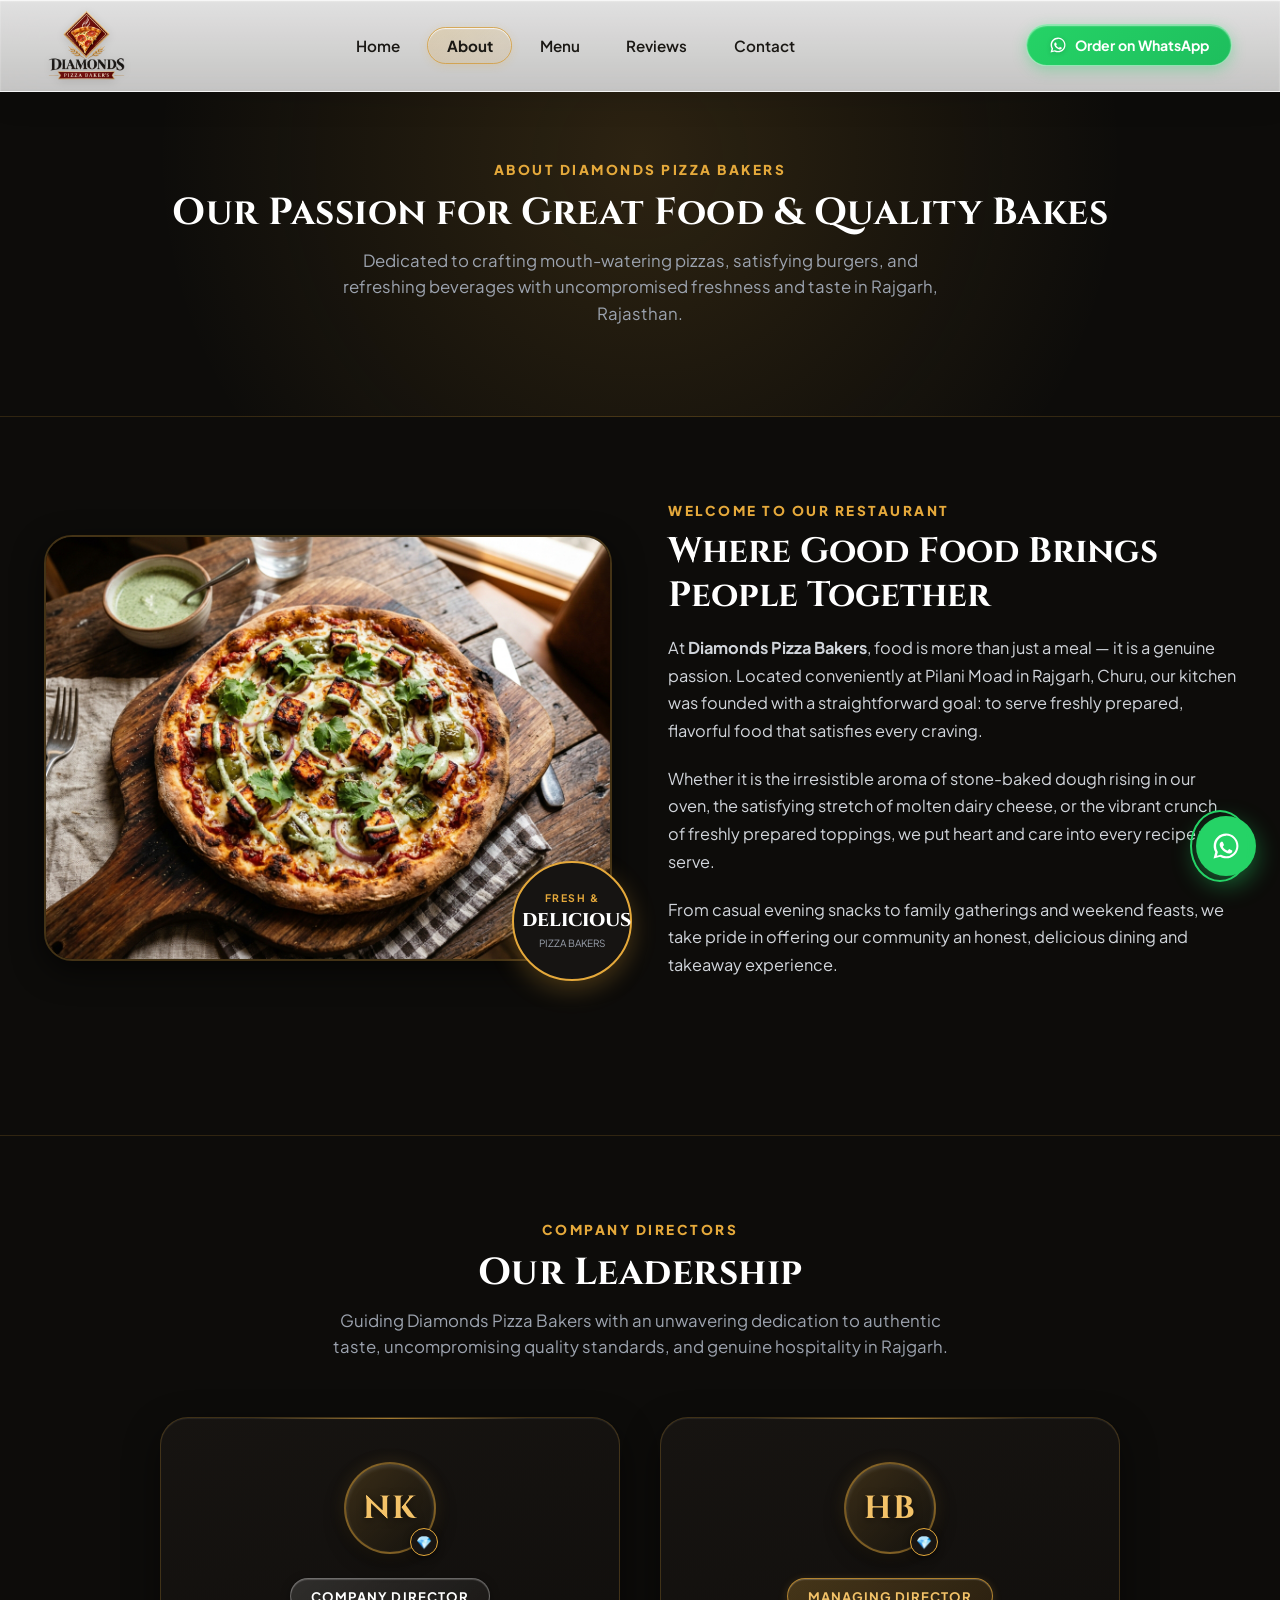
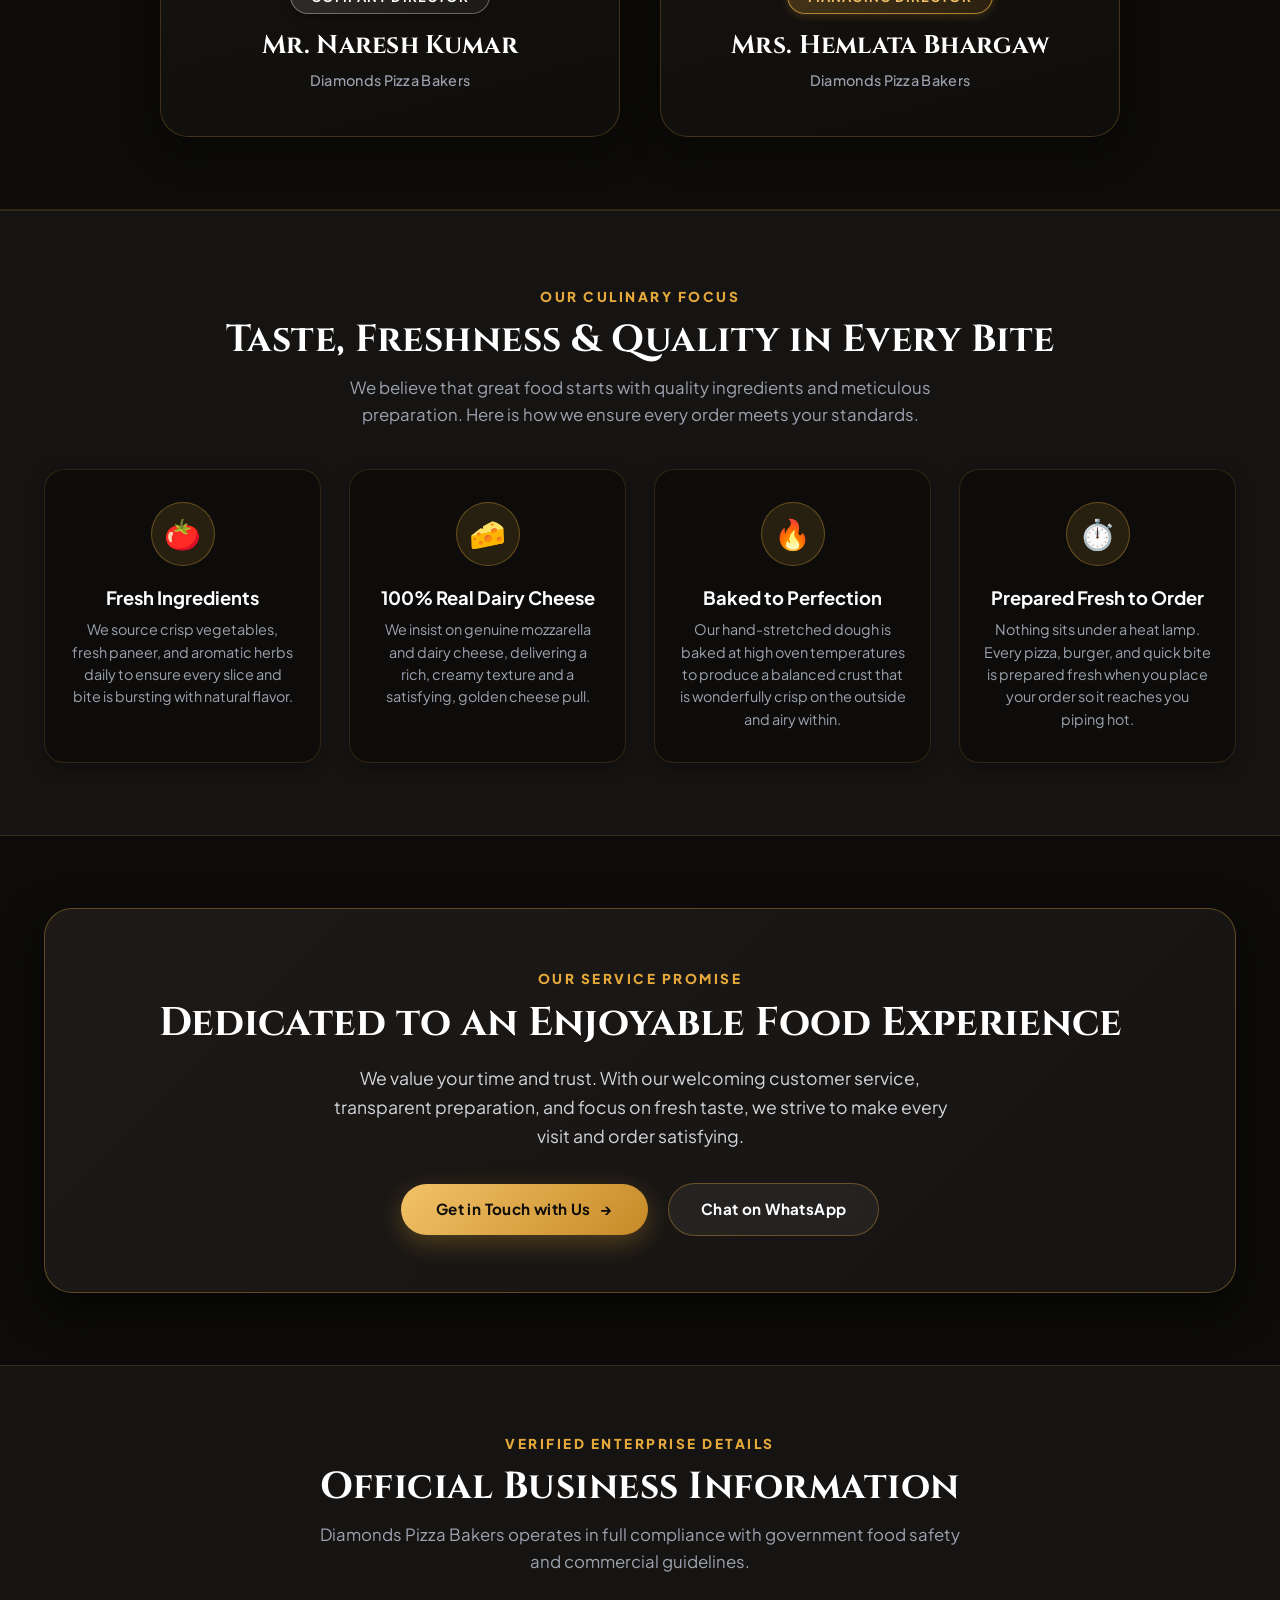
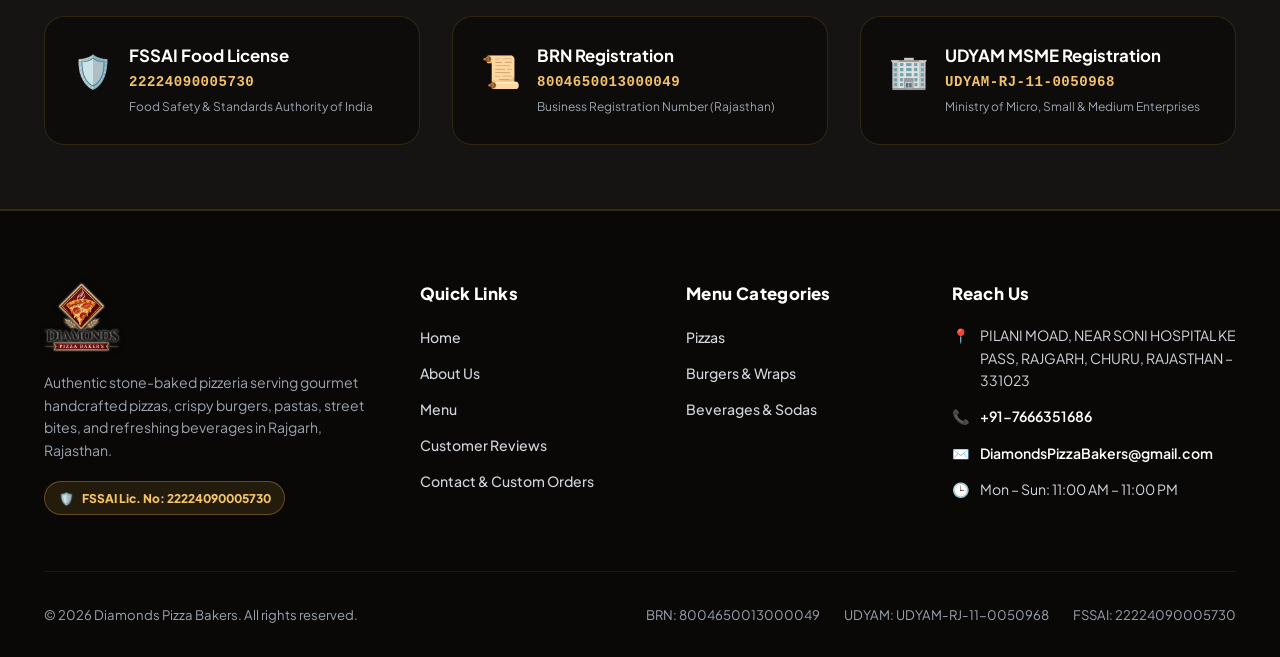
==== commit b920e326: "Add official Company Directors and Leadership details to About and Home pages" ====
--- a/about.html
+++ b/about.html
@@ -105,7 +105,48 @@
       </div>
     </section>
 
-    <!-- ==================== SECTION 2: FOCUS ON QUALITY & FRESHNESS ==================== -->
+    <!-- ==================== SECTION 2: OUR LEADERSHIP ==================== -->
+    <section class="leadership-section" id="leadership">
+      <div class="container">
+        <div class="text-center">
+          <span class="section-eyebrow">COMPANY DIRECTORS</span>
+          <h2 class="section-title">Our Leadership</h2>
+          <p class="section-subtitle">
+            Guiding Diamonds Pizza Bakers with an unwavering dedication to authentic taste, uncompromising quality standards, and genuine hospitality in Rajgarh.
+          </p>
+        </div>
+
+        <div class="leadership-grid">
+          <!-- Profile 1: Mr. Naresh Kumar -->
+          <div class="leadership-card">
+            <div class="leadership-avatar">
+              <span class="leadership-initials">NK</span>
+              <div class="leadership-crest-badge" aria-hidden="true">💎</div>
+            </div>
+            <div class="leadership-info">
+              <span class="leadership-tag tag-company-director">Company Director</span>
+              <h3 class="leadership-name">Mr. Naresh Kumar</h3>
+              <p class="leadership-company">Diamonds Pizza Bakers</p>
+            </div>
+          </div>
+
+          <!-- Profile 2: Mrs. Hemlata Bhargaw -->
+          <div class="leadership-card">
+            <div class="leadership-avatar">
+              <span class="leadership-initials">HB</span>
+              <div class="leadership-crest-badge" aria-hidden="true">💎</div>
+            </div>
+            <div class="leadership-info">
+              <span class="leadership-tag tag-managing-director">Managing Director</span>
+              <h3 class="leadership-name">Mrs. Hemlata Bhargaw</h3>
+              <p class="leadership-company">Diamonds Pizza Bakers</p>
+            </div>
+          </div>
+        </div>
+      </div>
+    </section>
+
+    <!-- ==================== SECTION 3: FOCUS ON QUALITY & FRESHNESS ==================== -->
     <section class="why-choose-section" style="padding: 4.5rem 0;">
       <div class="container">
         <div class="text-center">
--- a/css/style.css
+++ b/css/style.css
@@ -861,6 +861,152 @@
 }
 
 /* ==========================================================================
+   HOMEPAGE: LEADERSHIP INTRODUCTION STRIP
+   ========================================================================== */
+
+.home-leadership-section {
+  padding: 1rem 0 2.25rem;
+  background: var(--bg-dark);
+}
+
+.home-leadership-strip {
+  background: linear-gradient(
+    135deg,
+    rgba(24, 21, 18, 0.96) 0%,
+    rgba(18, 16, 13, 0.98) 100%
+  );
+  border: 1px solid rgba(229, 169, 59, 0.22);
+  border-radius: var(--radius-xl);
+  padding: 1.35rem 2.25rem;
+  display: flex;
+  align-items: center;
+  justify-content: space-between;
+  gap: 1.75rem;
+  box-shadow: 
+    inset 0 1px 1px rgba(255, 255, 255, 0.08),
+    0 8px 24px rgba(0, 0, 0, 0.4);
+  position: relative;
+  overflow: hidden;
+  transition: border-color var(--transition-fast), box-shadow var(--transition-fast);
+}
+
+.home-leadership-strip:hover {
+  border-color: rgba(229, 169, 59, 0.4);
+  box-shadow: 
+    inset 0 1px 1.5px rgba(255, 255, 255, 0.12),
+    0 12px 30px rgba(0, 0, 0, 0.5),
+    0 0 20px rgba(229, 169, 59, 0.1);
+}
+
+.home-leadership-strip::before {
+  content: '';
+  position: absolute;
+  left: 0;
+  top: 15%;
+  bottom: 15%;
+  width: 4px;
+  background: linear-gradient(180deg, var(--color-primary-light), var(--color-primary));
+  border-radius: 0 4px 4px 0;
+  box-shadow: 0 0 10px rgba(229, 169, 59, 0.4);
+}
+
+.home-leadership-left {
+  display: flex;
+  align-items: center;
+  gap: 1.25rem;
+}
+
+.home-leadership-avatar {
+  width: 52px;
+  height: 52px;
+  border-radius: 50%;
+  background: linear-gradient(135deg, rgba(229, 169, 59, 0.22) 0%, rgba(20, 18, 14, 0.85) 100%);
+  border: 1.5px solid rgba(229, 169, 59, 0.45);
+  display: flex;
+  align-items: center;
+  justify-content: center;
+  font-family: var(--font-heading);
+  font-size: 1.15rem;
+  font-weight: 700;
+  color: var(--color-primary-light);
+  flex-shrink: 0;
+  box-shadow: 0 4px 12px rgba(0, 0, 0, 0.35);
+}
+
+.home-leadership-details {
+  display: flex;
+  flex-direction: column;
+  gap: 0.15rem;
+}
+
+.home-leadership-eyebrow {
+  font-size: 0.72rem;
+  text-transform: uppercase;
+  letter-spacing: 0.14em;
+  color: var(--color-primary);
+  font-weight: 700;
+}
+
+.home-leadership-name {
+  font-size: 1.22rem;
+  font-weight: 700;
+  color: #FFFFFF;
+  font-family: var(--font-heading);
+  margin: 0;
+  line-height: 1.3;
+}
+
+.home-leadership-designation {
+  font-size: 0.85rem;
+  color: #D1D5DB;
+  font-weight: 600;
+  display: inline-flex;
+  align-items: center;
+  gap: 0.4rem;
+}
+
+.home-leadership-designation::before {
+  content: '•';
+  color: var(--color-primary);
+}
+
+.home-leadership-right {
+  flex-shrink: 0;
+}
+
+.btn-leadership-link {
+  display: inline-flex;
+  align-items: center;
+  gap: 0.55rem;
+  padding: 0.65rem 1.4rem;
+  border-radius: var(--radius-full);
+  background: rgba(229, 169, 59, 0.12);
+  border: 1px solid rgba(229, 169, 59, 0.35);
+  color: #FFFFFF;
+  font-size: 0.88rem;
+  font-weight: 700;
+  text-decoration: none;
+  white-space: nowrap;
+  transition: all var(--transition-fast);
+}
+
+.btn-leadership-link:hover {
+  background: var(--color-primary);
+  color: #0D0C0A;
+  border-color: var(--color-primary);
+  box-shadow: 0 4px 16px rgba(229, 169, 59, 0.35);
+  transform: translateY(-1px);
+}
+
+.btn-leadership-link .btn-arrow {
+  transition: transform var(--transition-fast);
+}
+
+.btn-leadership-link:hover .btn-arrow {
+  transform: translateX(3px);
+}
+
+/* ==========================================================================
    HOMEPAGE: POPULAR CATEGORIES SHOWCASE
    ========================================================================== */
 
@@ -1763,6 +1909,176 @@
   margin-bottom: 1.25rem;
 }
 
+/* ==========================================================================
+   ABOUT PAGE: OUR LEADERSHIP SECTION
+   ========================================================================== */
+
+.leadership-section {
+  padding: 5rem 0 4.5rem;
+  background: var(--bg-dark);
+  border-top: 1px solid var(--border-subtle);
+  border-bottom: 1px solid var(--border-subtle);
+  position: relative;
+}
+
+.leadership-grid {
+  display: grid;
+  grid-template-columns: repeat(2, 1fr);
+  gap: 2.5rem;
+  max-width: 960px;
+  margin: 3.5rem auto 0;
+}
+
+.leadership-card {
+  background: linear-gradient(
+    165deg,
+    rgba(24, 21, 18, 0.95) 0%,
+    rgba(16, 14, 12, 0.98) 100%
+  );
+  border: 1px solid rgba(229, 169, 59, 0.22);
+  border-radius: var(--radius-xl);
+  padding: 2.75rem 2.25rem;
+  display: flex;
+  flex-direction: column;
+  align-items: center;
+  text-align: center;
+  position: relative;
+  overflow: hidden;
+  box-shadow: 
+    inset 0 1px 1px rgba(255, 255, 255, 0.08),
+    0 12px 36px rgba(0, 0, 0, 0.45);
+  transition: 
+    transform var(--transition-normal), 
+    border-color var(--transition-normal), 
+    box-shadow var(--transition-normal);
+}
+
+.leadership-card:hover {
+  transform: translateY(-4px);
+  border-color: rgba(229, 169, 59, 0.45);
+  box-shadow: 
+    inset 0 1px 2px rgba(255, 255, 255, 0.12),
+    0 16px 44px rgba(0, 0, 0, 0.6),
+    0 0 24px rgba(229, 169, 59, 0.15);
+}
+
+.leadership-card::before {
+  content: '';
+  position: absolute;
+  top: 0;
+  left: 20%;
+  right: 20%;
+  height: 1px;
+  background: linear-gradient(90deg, transparent, rgba(229, 169, 59, 0.65), transparent);
+}
+
+.leadership-avatar {
+  width: 92px;
+  height: 92px;
+  border-radius: 50%;
+  background: linear-gradient(135deg, rgba(229, 169, 59, 0.18) 0%, rgba(20, 18, 14, 0.85) 100%);
+  border: 2px solid rgba(229, 169, 59, 0.45);
+  box-shadow: 
+    inset 0 2px 4px rgba(255, 255, 255, 0.15),
+    0 8px 20px rgba(0, 0, 0, 0.45),
+    0 0 16px rgba(229, 169, 59, 0.15);
+  display: flex;
+  align-items: center;
+  justify-content: center;
+  margin-bottom: 1.5rem;
+  position: relative;
+}
+
+.leadership-initials {
+  font-family: var(--font-heading);
+  font-size: 2rem;
+  font-weight: 700;
+  color: var(--color-primary-light);
+  letter-spacing: 1.5px;
+  text-shadow: 0 2px 8px rgba(0, 0, 0, 0.6);
+}
+
+.leadership-crest-badge {
+  position: absolute;
+  bottom: -4px;
+  right: -4px;
+  width: 28px;
+  height: 28px;
+  background: #181512;
+  border: 1.5px solid var(--color-primary);
+  border-radius: 50%;
+  display: flex;
+  align-items: center;
+  justify-content: center;
+  font-size: 0.8rem;
+  box-shadow: 0 2px 6px rgba(0, 0, 0, 0.5);
+}
+
+.leadership-info {
+  display: flex;
+  flex-direction: column;
+  align-items: center;
+  width: 100%;
+}
+
+.leadership-tag {
+  display: inline-flex;
+  align-items: center;
+  gap: 0.45rem;
+  padding: 0.4rem 1.25rem;
+  border-radius: var(--radius-full);
+  font-size: 0.82rem;
+  font-weight: 700;
+  text-transform: uppercase;
+  letter-spacing: 0.08em;
+  margin-bottom: 1rem;
+  transition: all var(--transition-fast);
+}
+
+/* Distinct styling for Managing Director */
+.leadership-tag.tag-managing-director {
+  background: linear-gradient(
+    135deg,
+    rgba(229, 169, 59, 0.24) 0%,
+    rgba(198, 138, 39, 0.14) 100%
+  );
+  border: 1.5px solid rgba(229, 169, 59, 0.7);
+  color: #F3C268;
+  box-shadow: 
+    inset 0 1px 1px rgba(255, 255, 255, 0.2),
+    0 2px 10px rgba(229, 169, 59, 0.2);
+}
+
+/* Distinct styling for Company Director */
+.leadership-tag.tag-company-director {
+  background: linear-gradient(
+    135deg,
+    rgba(255, 255, 255, 0.12) 0%,
+    rgba(255, 255, 255, 0.04) 100%
+  );
+  border: 1.5px solid rgba(255, 255, 255, 0.32);
+  color: #FFFFFF;
+  box-shadow: 
+    inset 0 1px 1px rgba(255, 255, 255, 0.2),
+    0 2px 10px rgba(0, 0, 0, 0.35);
+}
+
+.leadership-name {
+  font-family: var(--font-heading);
+  font-size: 1.6rem;
+  font-weight: 700;
+  color: #FFFFFF;
+  margin-bottom: 0.45rem;
+  letter-spacing: 0.3px;
+}
+
+.leadership-company {
+  font-size: 0.9rem;
+  color: var(--text-muted);
+  font-weight: 500;
+  letter-spacing: 0.3px;
+}
+
 /* Official Credentials Card */
 .credentials-section {
   padding: 4rem 0;
@@ -2424,6 +2740,20 @@
   .contact-layout-grid {
     grid-template-columns: 1fr;
     gap: 3rem;
+  }
+
+  .leadership-grid {
+    gap: 1.5rem;
+    max-width: 760px;
+  }
+
+  .leadership-card {
+    padding: 2.25rem 1.75rem;
+  }
+
+  .home-leadership-strip {
+    padding: 1.25rem 1.75rem;
+    gap: 1.25rem;
   }
 }
 
@@ -2689,6 +3019,49 @@
     gap: 2rem;
   }
 
+  .leadership-section {
+    padding: 3.5rem 0 3rem;
+  }
+
+  .leadership-grid {
+    grid-template-columns: 1fr !important;
+    gap: 1.5rem;
+    margin-top: 2.5rem;
+  }
+
+  .leadership-card {
+    padding: 2.25rem 1.5rem;
+  }
+
+  .leadership-name {
+    font-size: 1.4rem;
+  }
+
+  .home-leadership-section {
+    padding: 0.75rem 0 1.75rem;
+  }
+
+  .home-leadership-strip {
+    flex-direction: column;
+    align-items: flex-start;
+    gap: 1.25rem;
+    padding: 1.25rem 1.25rem;
+  }
+
+  .home-leadership-left {
+    width: 100%;
+    align-items: flex-start;
+  }
+
+  .home-leadership-right {
+    width: 100%;
+  }
+
+  .btn-leadership-link {
+    width: 100%;
+    justify-content: center;
+  }
+
   .contact-layout-grid {
     grid-template-columns: 1fr;
     gap: 2.5rem;
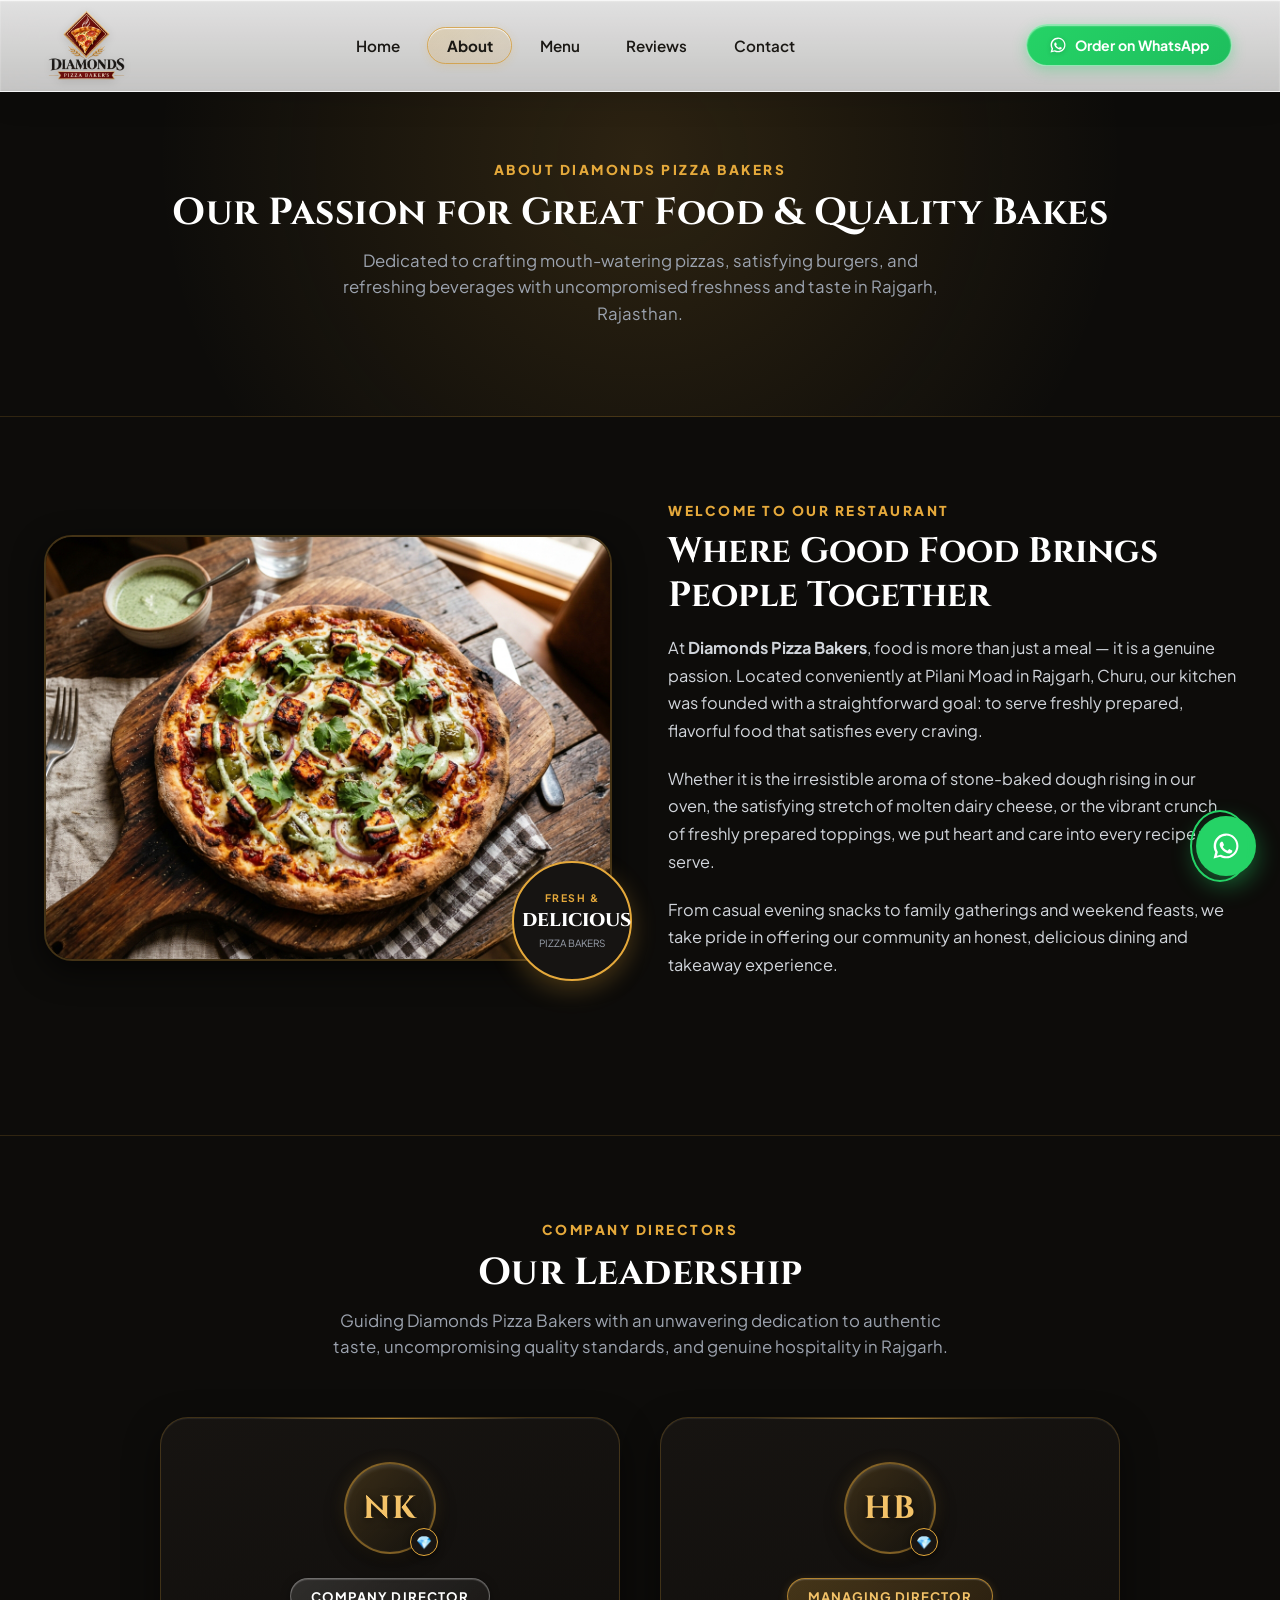
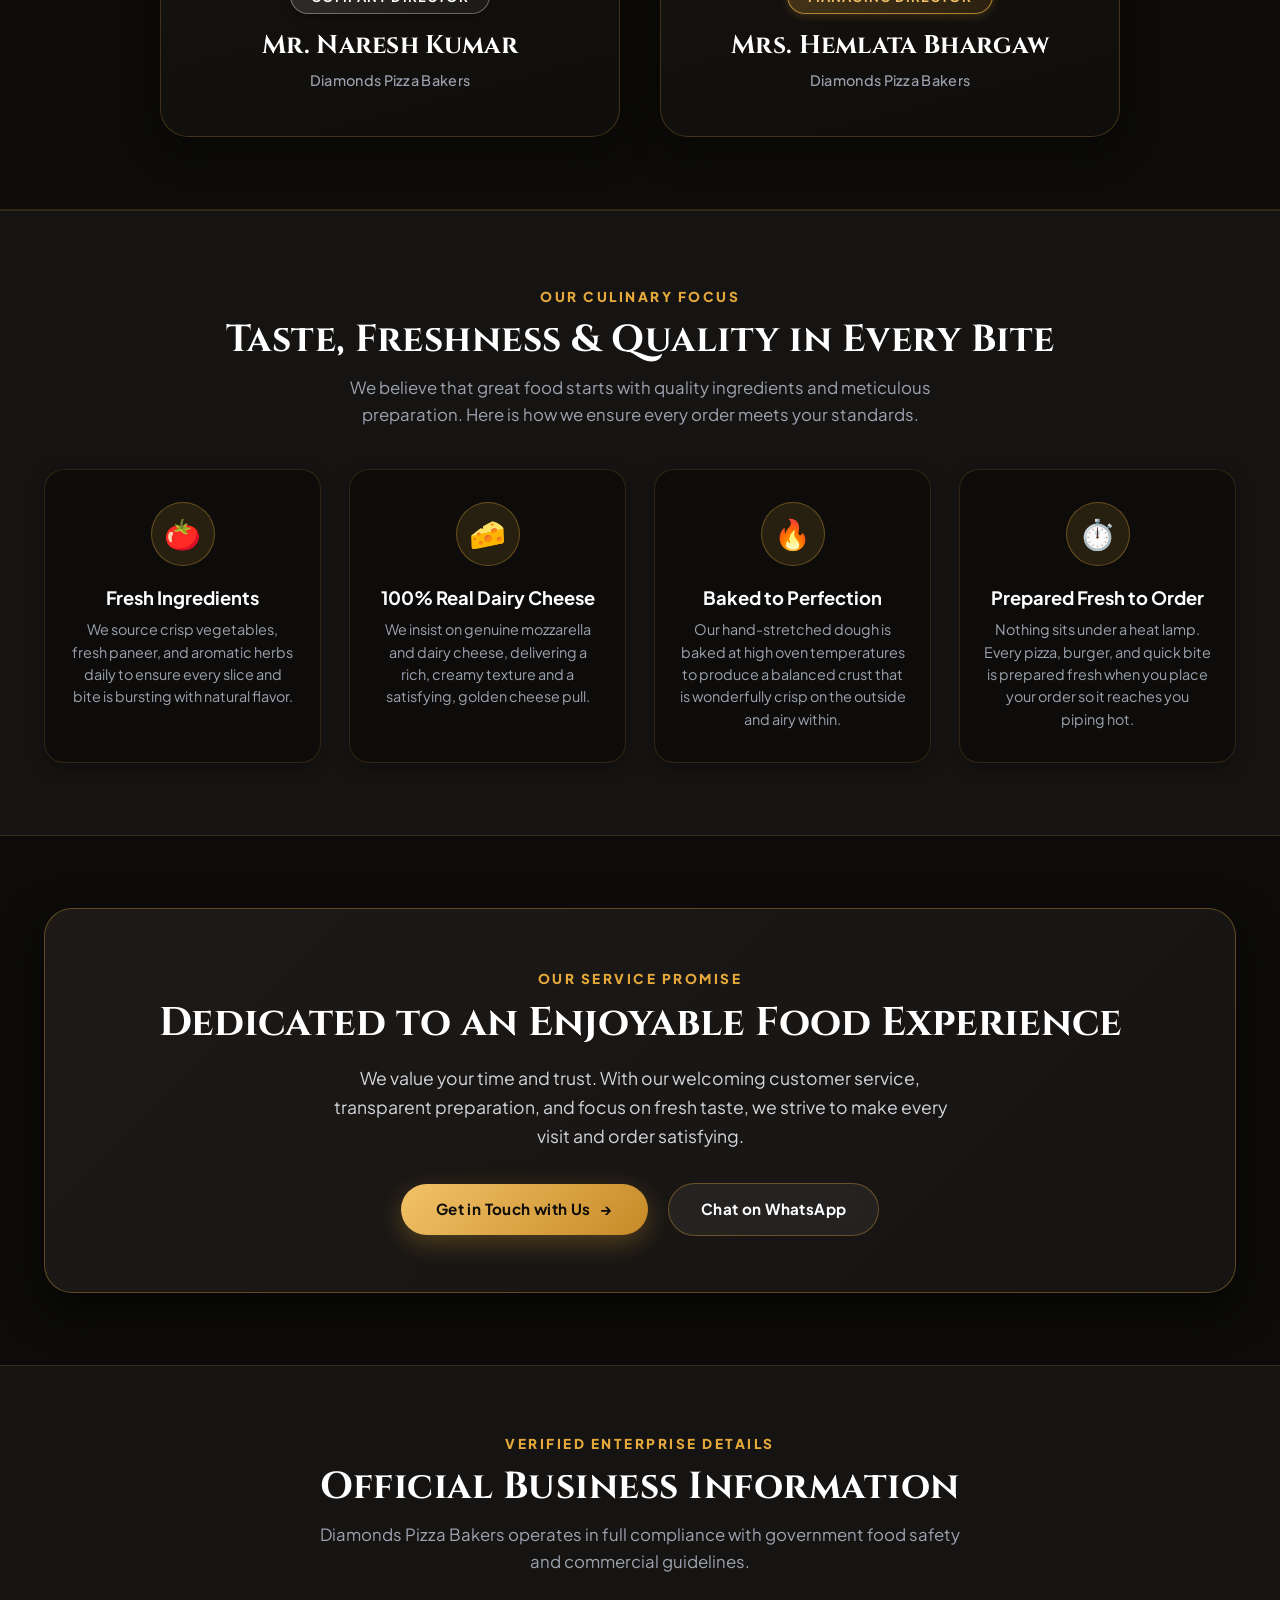
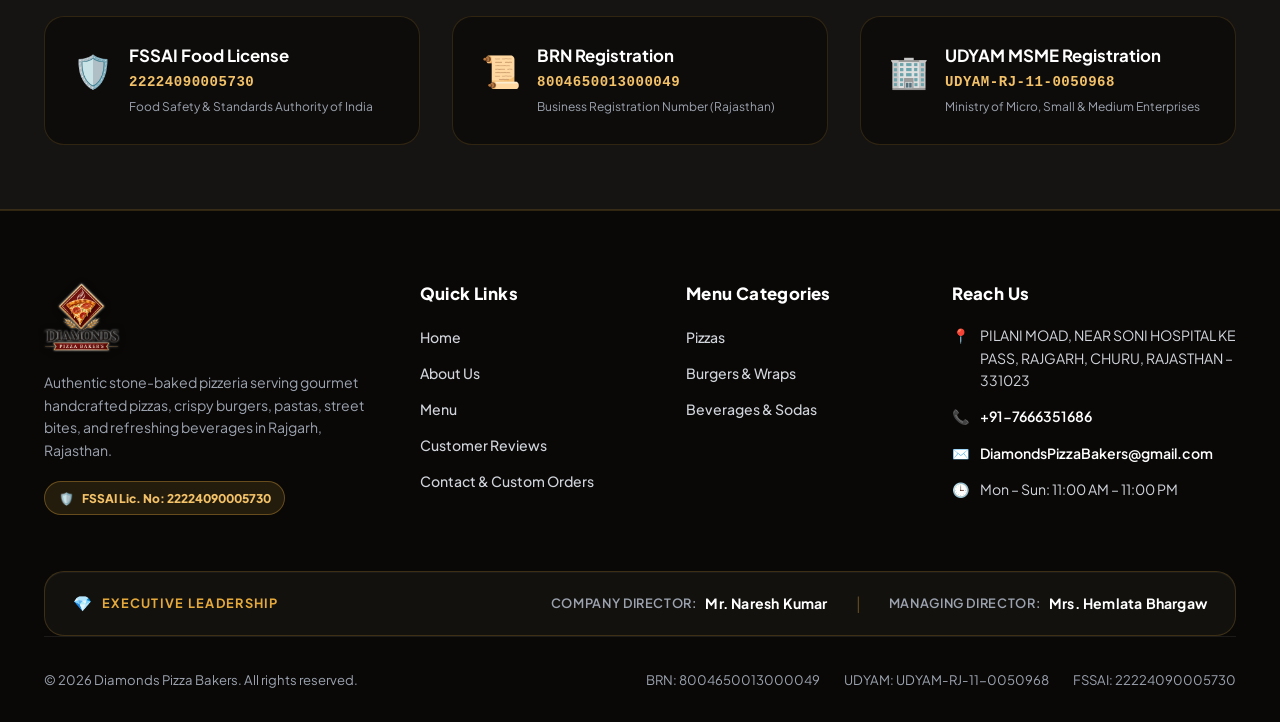
==== commit dcf72e95: "Update website-wide leadership display across Home, About, Contact, Menu, and Shared Footer" ====
--- a/about.html
+++ b/about.html
@@ -324,6 +324,25 @@
         </div>
       </div>
 
+      <!-- Shared Footer Leadership Row -->
+      <div class="footer-leadership-strip">
+        <div class="footer-leadership-badge">
+          <span class="footer-badge-icon" aria-hidden="true">💎</span>
+          <span>Executive Leadership</span>
+        </div>
+        <div class="footer-leadership-directors">
+          <div class="footer-director-col">
+            <span class="footer-director-label">Company Director:</span>
+            <strong class="footer-director-val">Mr. Naresh Kumar</strong>
+          </div>
+          <span class="footer-leadership-sep" aria-hidden="true">|</span>
+          <div class="footer-director-col">
+            <span class="footer-director-label">Managing Director:</span>
+            <strong class="footer-director-val">Mrs. Hemlata Bhargaw</strong>
+          </div>
+        </div>
+      </div>
+
       <!-- Bottom Bar: Registrations & Copyright -->
       <div class="footer-bottom">
         <p>&copy; 2026 Diamonds Pizza Bakers. All rights reserved.</p>
--- a/css/style.css
+++ b/css/style.css
@@ -861,11 +861,11 @@
 }
 
 /* ==========================================================================
-   HOMEPAGE: LEADERSHIP INTRODUCTION STRIP
+   HOMEPAGE: LEADERSHIP INTRODUCTION STRIP (BOTH DIRECTORS)
    ========================================================================== */
 
 .home-leadership-section {
-  padding: 1rem 0 2.25rem;
+  padding: 1.25rem 0 2.5rem;
   background: var(--bg-dark);
 }
 
@@ -877,11 +877,11 @@
   );
   border: 1px solid rgba(229, 169, 59, 0.22);
   border-radius: var(--radius-xl);
-  padding: 1.35rem 2.25rem;
+  padding: 1.5rem 2.25rem;
   display: flex;
   align-items: center;
   justify-content: space-between;
-  gap: 1.75rem;
+  gap: 2rem;
   box-shadow: 
     inset 0 1px 1px rgba(255, 255, 255, 0.08),
     0 8px 24px rgba(0, 0, 0, 0.4);
@@ -910,33 +910,11 @@
   box-shadow: 0 0 10px rgba(229, 169, 59, 0.4);
 }
 
-.home-leadership-left {
-  display: flex;
-  align-items: center;
-  gap: 1.25rem;
-}
-
-.home-leadership-avatar {
-  width: 52px;
-  height: 52px;
-  border-radius: 50%;
-  background: linear-gradient(135deg, rgba(229, 169, 59, 0.22) 0%, rgba(20, 18, 14, 0.85) 100%);
-  border: 1.5px solid rgba(229, 169, 59, 0.45);
-  display: flex;
-  align-items: center;
-  justify-content: center;
-  font-family: var(--font-heading);
-  font-size: 1.15rem;
-  font-weight: 700;
-  color: var(--color-primary-light);
+.home-leadership-intro {
+  display: flex;
+  flex-direction: column;
+  gap: 0.2rem;
   flex-shrink: 0;
-  box-shadow: 0 4px 12px rgba(0, 0, 0, 0.35);
-}
-
-.home-leadership-details {
-  display: flex;
-  flex-direction: column;
-  gap: 0.15rem;
 }
 
 .home-leadership-eyebrow {
@@ -947,30 +925,86 @@
   font-weight: 700;
 }
 
-.home-leadership-name {
-  font-size: 1.22rem;
+.home-leadership-title {
+  font-size: 1.3rem;
   font-weight: 700;
   color: #FFFFFF;
   font-family: var(--font-heading);
   margin: 0;
-  line-height: 1.3;
-}
-
-.home-leadership-designation {
-  font-size: 0.85rem;
-  color: #D1D5DB;
-  font-weight: 600;
-  display: inline-flex;
-  align-items: center;
-  gap: 0.4rem;
-}
-
-.home-leadership-designation::before {
-  content: '•';
+  line-height: 1.25;
+}
+
+.home-leadership-directors {
+  display: flex;
+  align-items: center;
+  gap: 1.25rem;
+  flex-grow: 1;
+  justify-content: center;
+}
+
+.home-director-pill {
+  display: flex;
+  align-items: center;
+  gap: 0.85rem;
+  padding: 0.65rem 1.15rem;
+  background: rgba(255, 255, 255, 0.03);
+  border: 1px solid rgba(255, 255, 255, 0.08);
+  border-radius: var(--radius-lg);
+  transition: all var(--transition-fast);
+}
+
+.home-director-pill:hover {
+  background: rgba(229, 169, 59, 0.08);
+  border-color: rgba(229, 169, 59, 0.3);
+  transform: translateY(-2px);
+}
+
+.home-director-avatar {
+  width: 44px;
+  height: 44px;
+  border-radius: 50%;
+  background: linear-gradient(135deg, rgba(229, 169, 59, 0.2) 0%, rgba(20, 18, 14, 0.85) 100%);
+  border: 1.5px solid rgba(229, 169, 59, 0.4);
+  display: flex;
+  align-items: center;
+  justify-content: center;
+  font-family: var(--font-heading);
+  font-size: 1.05rem;
+  font-weight: 700;
+  color: var(--color-primary-light);
+  flex-shrink: 0;
+  box-shadow: 0 3px 8px rgba(0, 0, 0, 0.35);
+}
+
+.home-director-info {
+  display: flex;
+  flex-direction: column;
+  gap: 0.15rem;
+}
+
+.home-director-designation {
+  font-size: 0.74rem;
+  font-weight: 700;
+  text-transform: uppercase;
+  letter-spacing: 0.06em;
+}
+
+.home-director-designation.designation-cd {
+  color: #E2E8F0;
+}
+
+.home-director-designation.designation-md {
   color: var(--color-primary);
 }
 
-.home-leadership-right {
+.home-director-name {
+  font-size: 1.05rem;
+  font-weight: 700;
+  color: #FFFFFF;
+  letter-spacing: 0.2px;
+}
+
+.home-leadership-action {
   flex-shrink: 0;
 }
 
@@ -1004,6 +1038,143 @@
 
 .btn-leadership-link:hover .btn-arrow {
   transform: translateX(3px);
+}
+
+/* ==========================================================================
+   CONTACT PAGE: COMPACT LEADERSHIP CARD
+   ========================================================================== */
+
+.contact-leadership-card {
+  margin-top: 1.5rem;
+}
+
+.contact-leadership-grid {
+  display: grid;
+  grid-template-columns: 1fr;
+  gap: 0.85rem;
+}
+
+.contact-leader-item {
+  display: flex;
+  align-items: center;
+  gap: 0.85rem;
+  padding: 0.75rem 1rem;
+  background: rgba(255, 255, 255, 0.03);
+  border: 1px solid rgba(255, 255, 255, 0.07);
+  border-radius: var(--radius-md);
+  transition: all var(--transition-fast);
+}
+
+.contact-leader-item:hover {
+  background: rgba(229, 169, 59, 0.06);
+  border-color: rgba(229, 169, 59, 0.25);
+  transform: translateX(2px);
+}
+
+.contact-leader-avatar {
+  width: 38px;
+  height: 38px;
+  border-radius: 50%;
+  background: linear-gradient(135deg, rgba(229, 169, 59, 0.2) 0%, rgba(20, 18, 14, 0.85) 100%);
+  border: 1.5px solid rgba(229, 169, 59, 0.4);
+  display: flex;
+  align-items: center;
+  justify-content: center;
+  font-family: var(--font-heading);
+  font-size: 0.95rem;
+  font-weight: 700;
+  color: var(--color-primary-light);
+  flex-shrink: 0;
+}
+
+.contact-leader-meta {
+  display: flex;
+  flex-direction: column;
+  gap: 0.1rem;
+}
+
+.contact-leader-role {
+  font-size: 0.72rem;
+  font-weight: 700;
+  text-transform: uppercase;
+  letter-spacing: 0.06em;
+  color: #E2E8F0;
+}
+
+.contact-leader-role.role-md {
+  color: var(--color-primary);
+}
+
+.contact-leader-name {
+  font-size: 0.98rem;
+  font-weight: 700;
+  color: #FFFFFF;
+}
+
+/* ==========================================================================
+   SHARED FOOTER: LEADERSHIP DETAILS
+   ========================================================================== */
+
+.footer-leadership-strip {
+  margin-top: 2.75rem;
+  padding: 1.15rem 1.75rem;
+  background: rgba(22, 20, 18, 0.75);
+  border: 1px solid rgba(229, 169, 59, 0.2);
+  border-radius: var(--radius-lg);
+  display: flex;
+  align-items: center;
+  justify-content: space-between;
+  gap: 1.5rem;
+  box-shadow: inset 0 1px 1px rgba(255, 255, 255, 0.05);
+}
+
+.footer-leadership-badge {
+  display: flex;
+  align-items: center;
+  gap: 0.55rem;
+  font-size: 0.8rem;
+  font-weight: 700;
+  text-transform: uppercase;
+  letter-spacing: 0.1em;
+  color: var(--color-primary);
+  flex-shrink: 0;
+}
+
+.footer-badge-icon {
+  font-size: 0.95rem;
+}
+
+.footer-leadership-directors {
+  display: flex;
+  align-items: center;
+  gap: 1.75rem;
+  flex-wrap: wrap;
+}
+
+.footer-director-col {
+  display: flex;
+  align-items: center;
+  gap: 0.55rem;
+  font-size: 0.88rem;
+}
+
+.footer-director-label {
+  color: var(--text-muted);
+  font-size: 0.8rem;
+  text-transform: uppercase;
+  letter-spacing: 0.05em;
+  font-weight: 600;
+}
+
+.footer-director-val {
+  color: #FFFFFF;
+  font-weight: 700;
+  letter-spacing: 0.2px;
+}
+
+.footer-leadership-sep {
+  color: rgba(229, 169, 59, 0.35);
+  font-size: 1rem;
 }
 
 /* ==========================================================================
@@ -2752,8 +2923,23 @@
   }
 
   .home-leadership-strip {
-    padding: 1.25rem 1.75rem;
+    flex-direction: column;
+    align-items: flex-start;
+    padding: 1.35rem 1.75rem;
     gap: 1.25rem;
+  }
+
+  .home-leadership-directors {
+    width: 100%;
+    justify-content: flex-start;
+    flex-wrap: wrap;
+  }
+
+  .footer-leadership-strip {
+    flex-direction: column;
+    align-items: flex-start;
+    gap: 0.85rem;
+    padding: 1.15rem 1.35rem;
   }
 }
 
@@ -3045,21 +3231,50 @@
     flex-direction: column;
     align-items: flex-start;
     gap: 1.25rem;
-    padding: 1.25rem 1.25rem;
-  }
-
-  .home-leadership-left {
+    padding: 1.35rem 1.25rem;
+  }
+
+  .home-leadership-directors {
+    flex-direction: column;
+    align-items: stretch;
     width: 100%;
-    align-items: flex-start;
-  }
-
-  .home-leadership-right {
+    gap: 0.75rem;
+  }
+
+  .home-director-pill {
+    width: 100%;
+  }
+
+  .home-leadership-action {
     width: 100%;
   }
 
   .btn-leadership-link {
     width: 100%;
     justify-content: center;
+  }
+
+  .footer-leadership-strip {
+    flex-direction: column;
+    align-items: flex-start;
+    padding: 1.15rem 1.15rem;
+    gap: 0.85rem;
+  }
+
+  .footer-leadership-directors {
+    flex-direction: column;
+    align-items: flex-start;
+    width: 100%;
+    gap: 0.65rem;
+  }
+
+  .footer-director-col {
+    width: 100%;
+    justify-content: space-between;
+  }
+
+  .footer-leadership-sep {
+    display: none;
   }
 
   .contact-layout-grid {
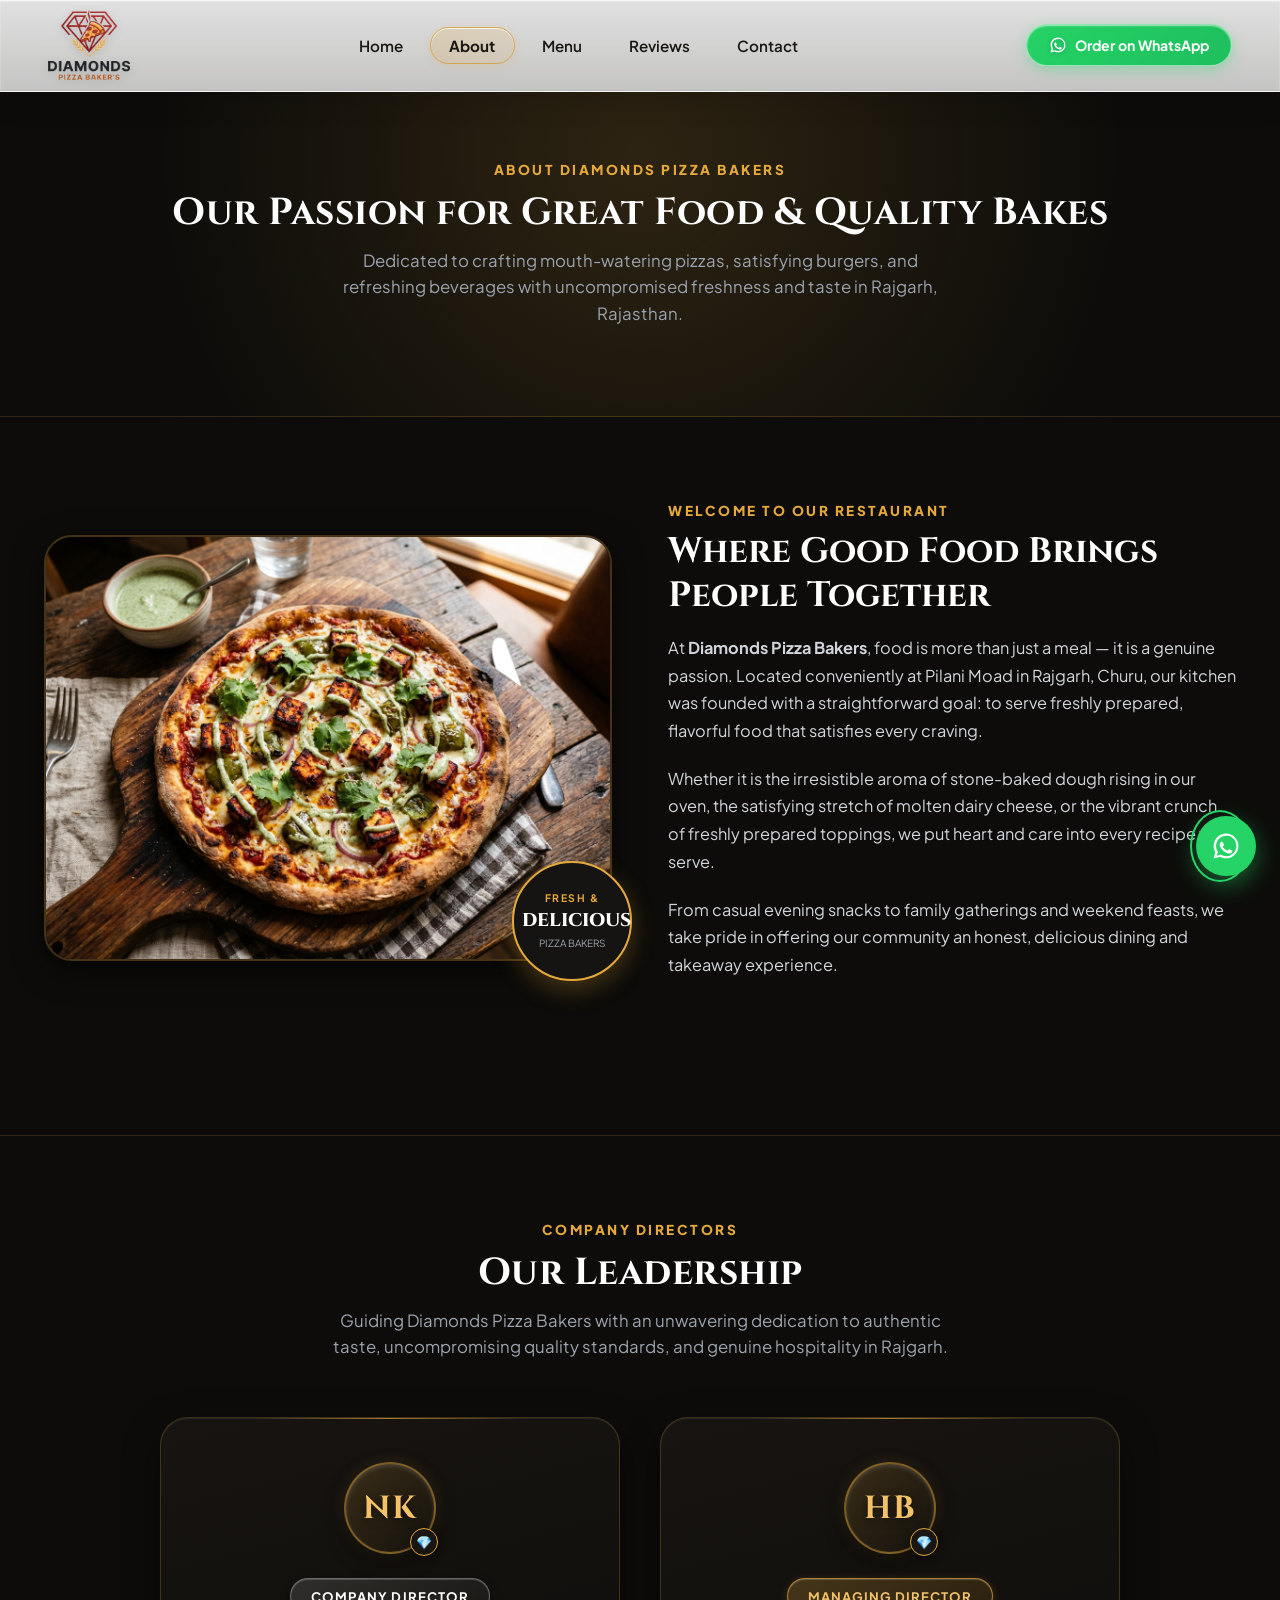
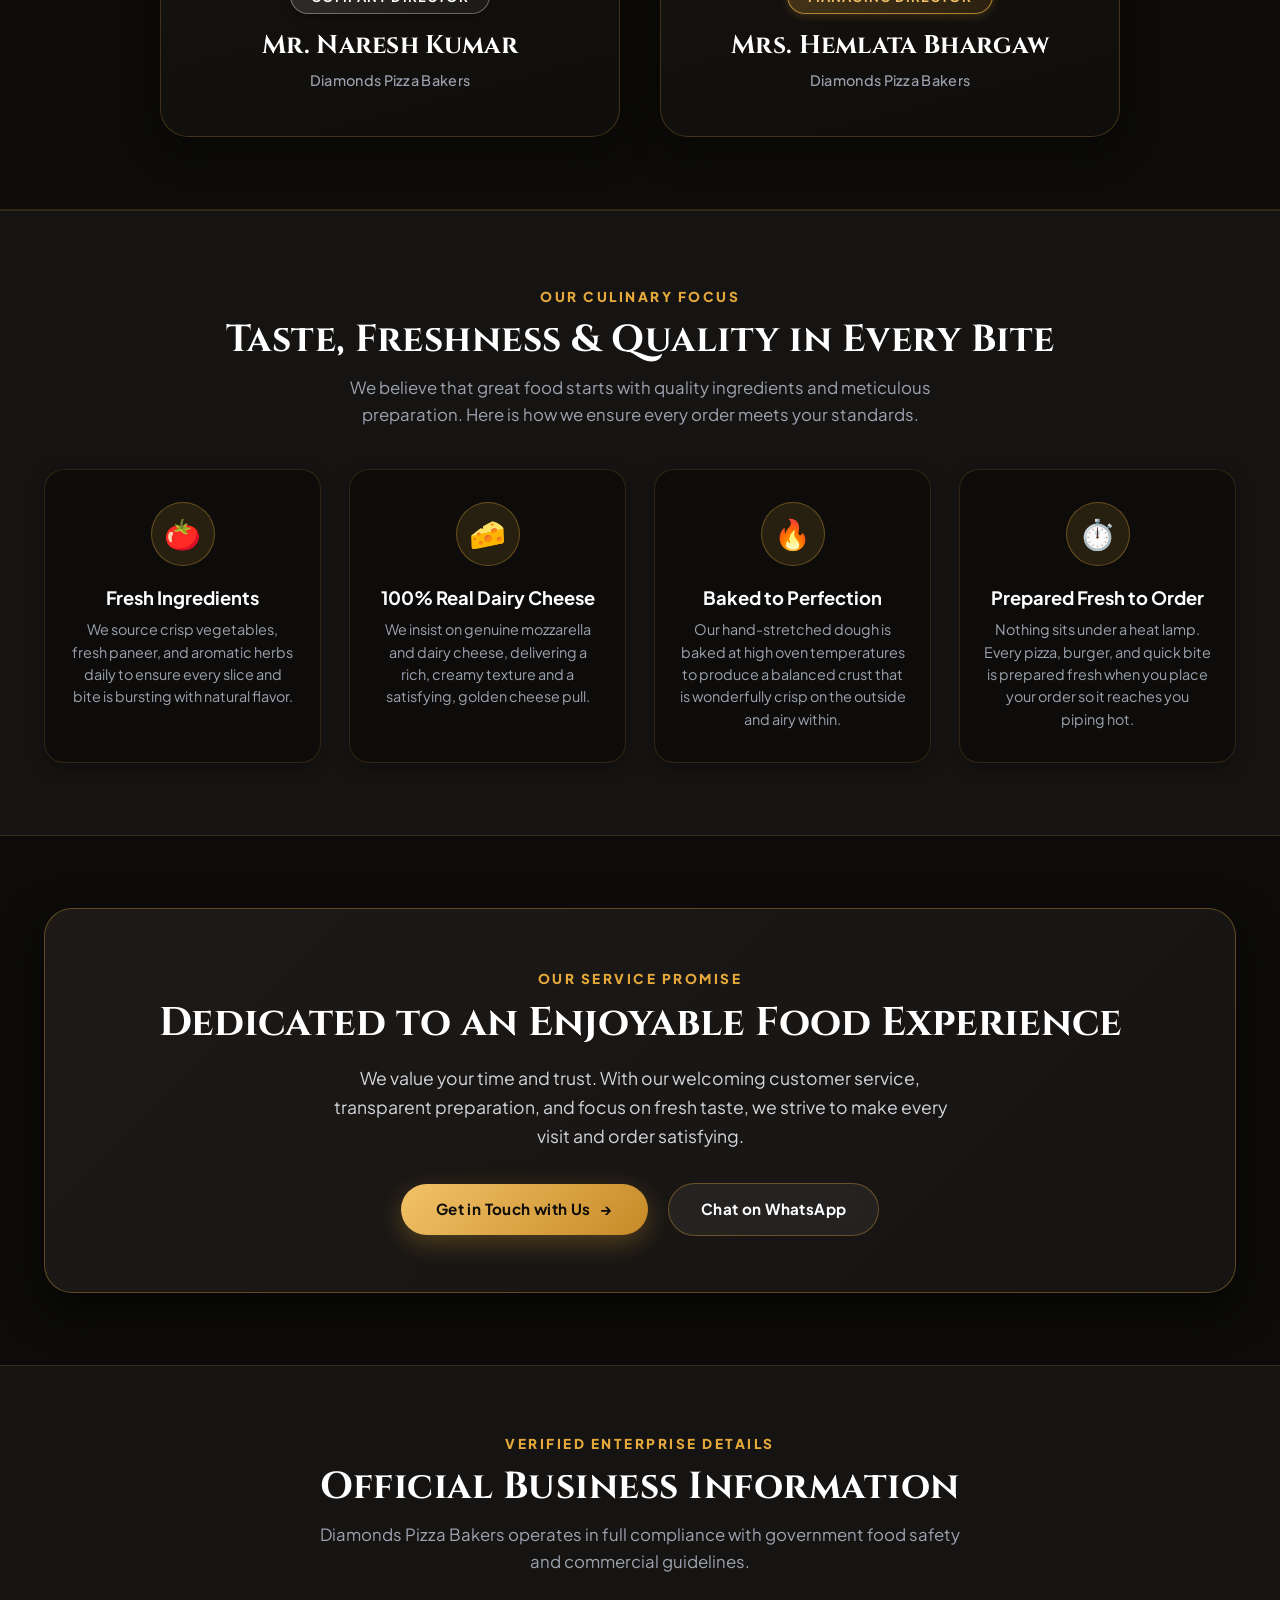
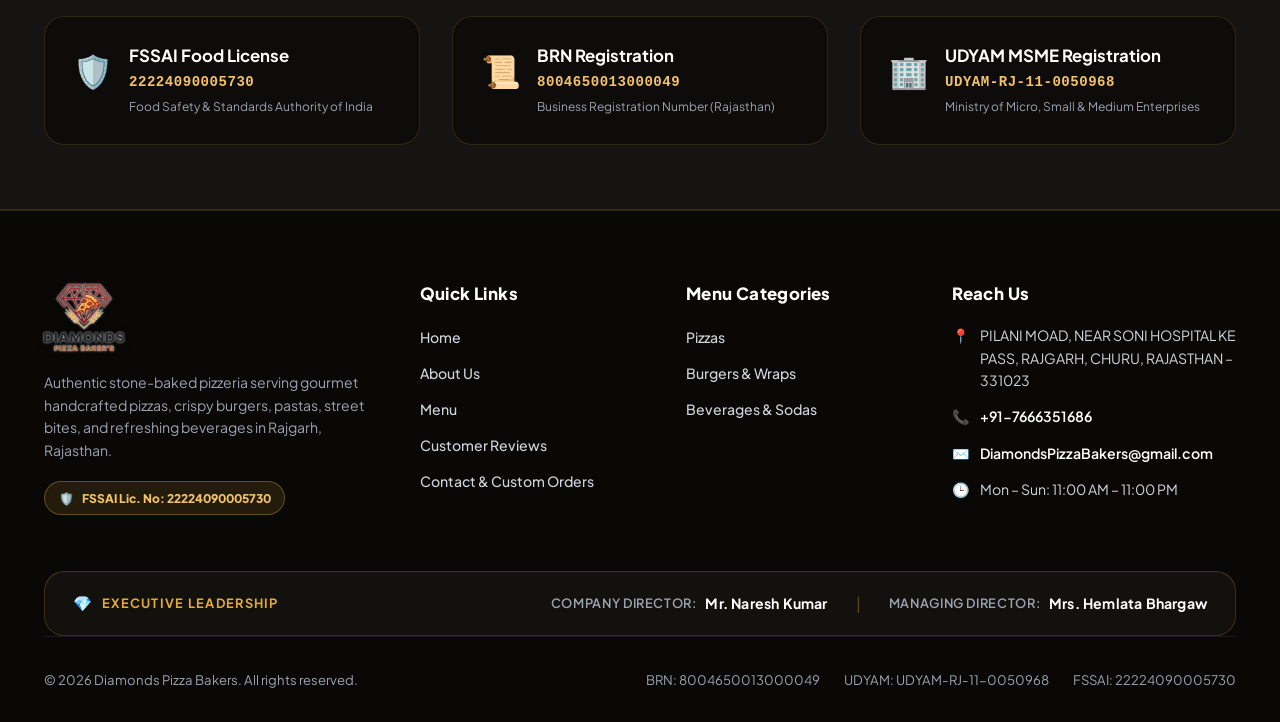
==== commit b99a6123: "Replace website logo with clean transparent asset, remove Gemini watermark, and update logo dimensio" ====
--- a/about.html
+++ b/about.html
@@ -16,7 +16,7 @@
   <header class="site-header" id="site-header">
     <div class="header-container">
       <a href="index.html" class="brand-logo" aria-label="Diamonds Pizza Bakers Home">
-        <img src="assets/logo/logo.png" alt="Diamonds Pizza Bakers Logo" width="77" height="70" />
+        <img src="assets/logo/logo.png" alt="Diamonds Pizza Bakers Logo" width="82" height="70" />
       </a>
 
       <!-- Desktop & Mobile Navigation Links -->
@@ -24,7 +24,7 @@
         <ul class="nav-menu" id="nav-menu">
           <li class="mobile-drawer-brand">
             <a href="index.html" class="drawer-logo" aria-label="Diamonds Pizza Bakers Home">
-              <img src="assets/logo/logo.png" alt="Diamonds Pizza Bakers Logo" width="61" height="55" />
+              <img src="assets/logo/logo.png" alt="Diamonds Pizza Bakers Logo" width="65" height="55" />
             </a>
           </li>
           <li><a href="index.html" class="nav-link">Home</a></li>
@@ -267,7 +267,7 @@
         <!-- Col 1: Brand Info -->
         <div class="footer-brand">
           <a href="index.html" class="footer-logo" aria-label="Diamonds Pizza Bakers Home">
-            <img src="assets/logo/logo.png" alt="Diamonds Pizza Bakers Logo" width="75" height="68" />
+            <img src="assets/logo/logo.png" alt="Diamonds Pizza Bakers Logo" width="80" height="68" />
           </a>
           <p class="footer-bio">
             Authentic stone-baked pizzeria serving gourmet handcrafted pizzas, crispy burgers, pastas, street bites, and refreshing beverages in Rajgarh, Rajasthan.
